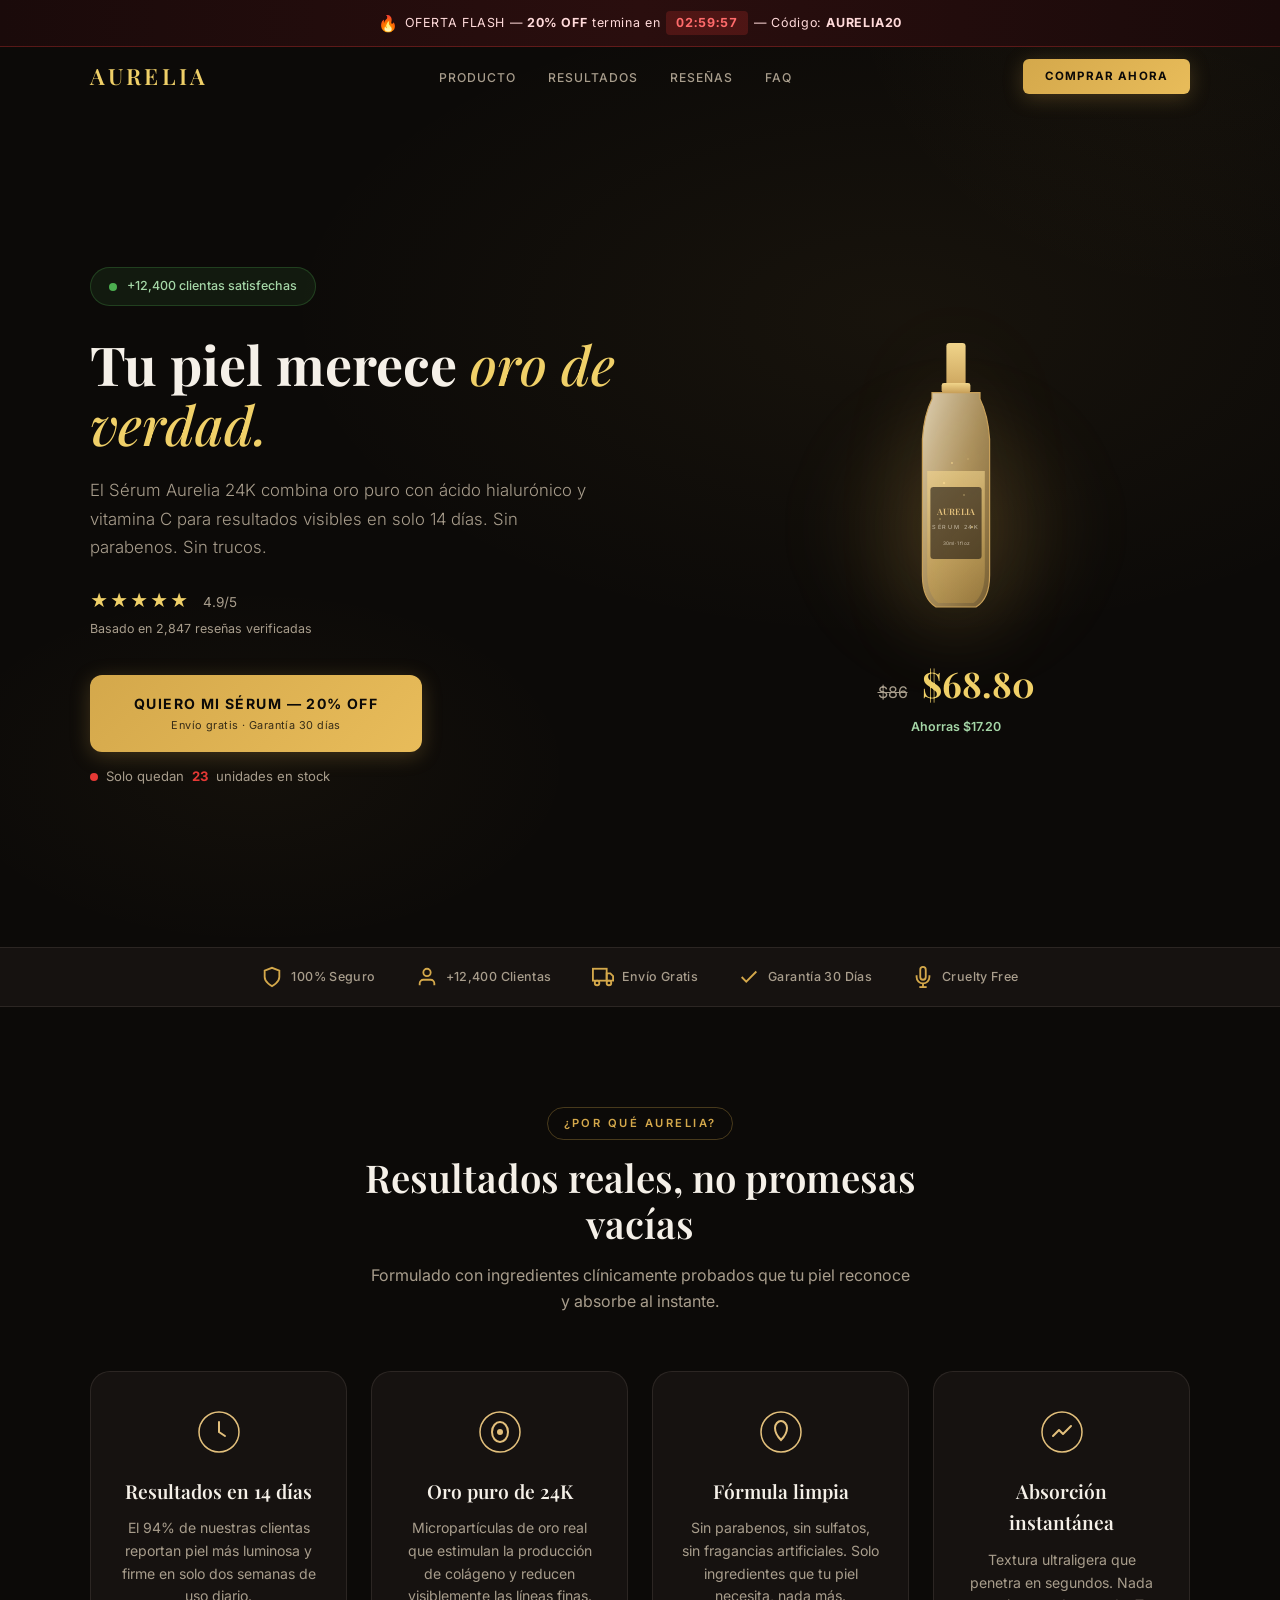
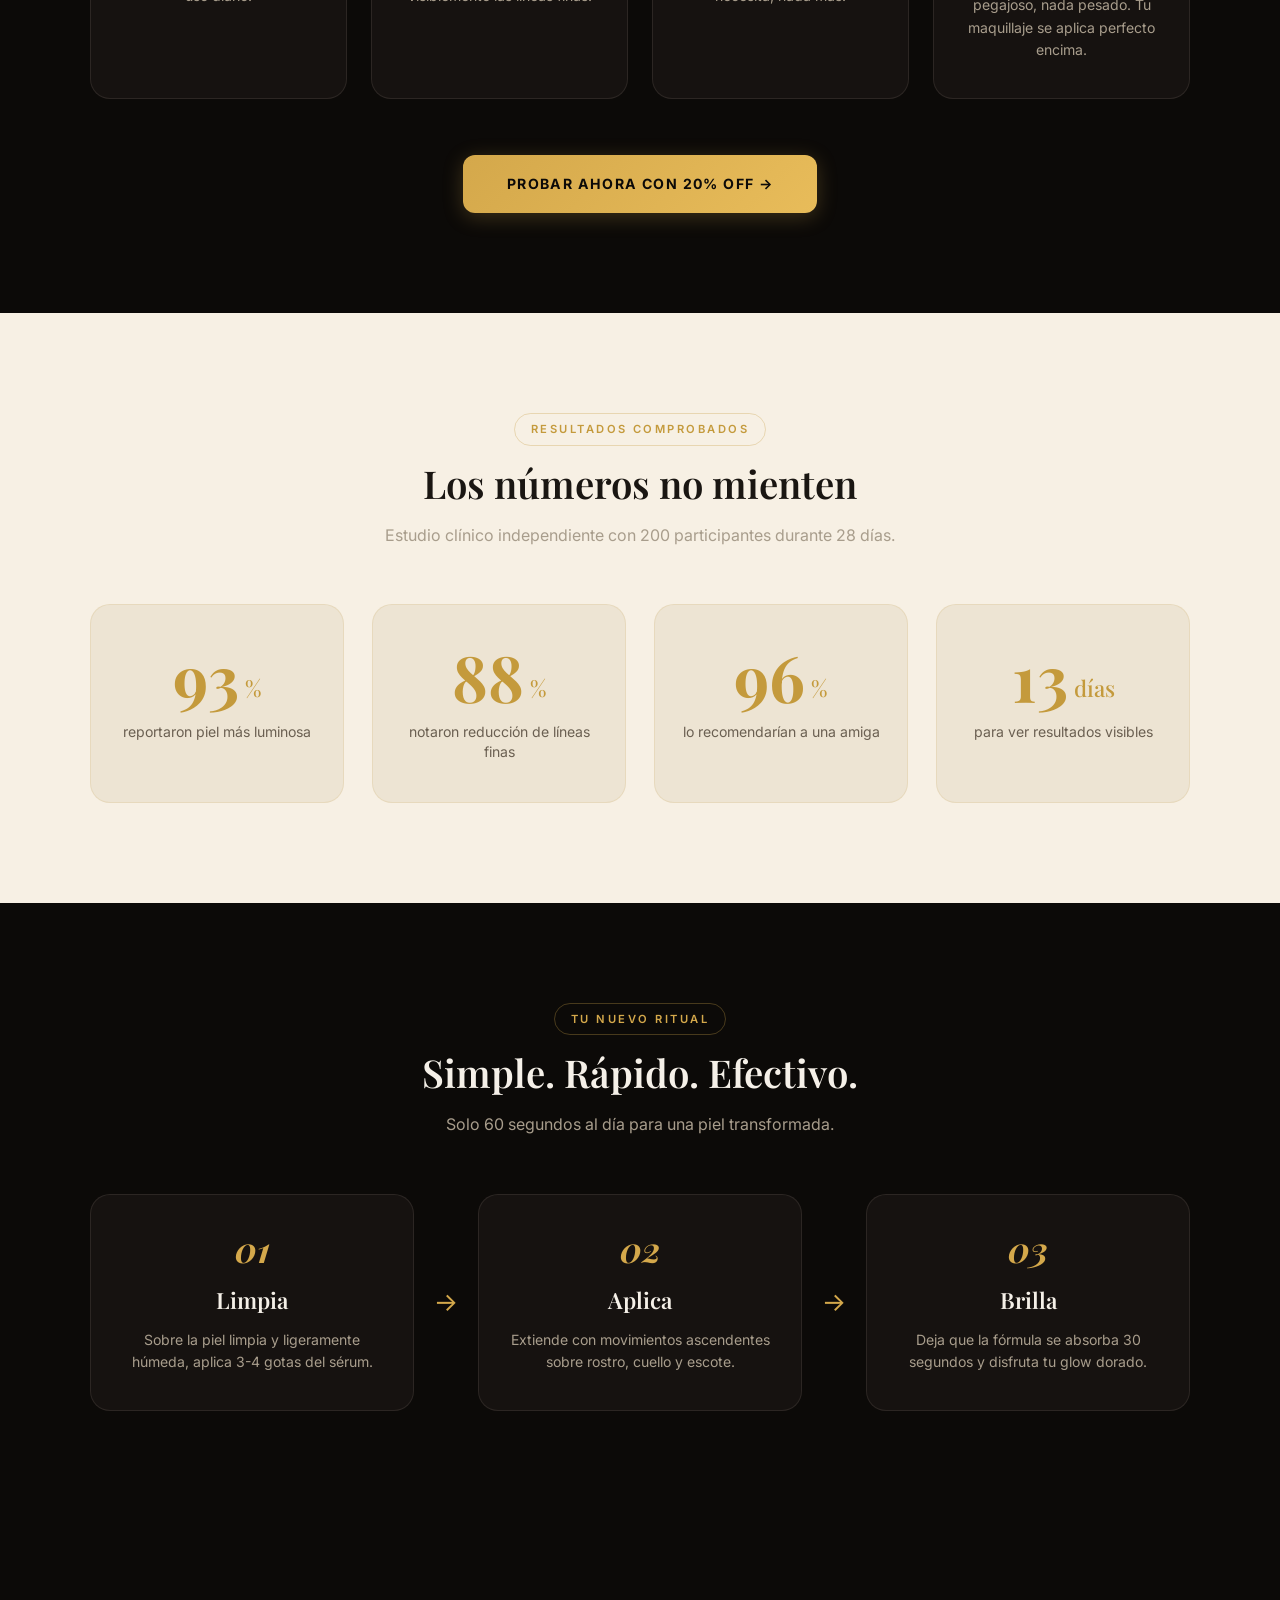
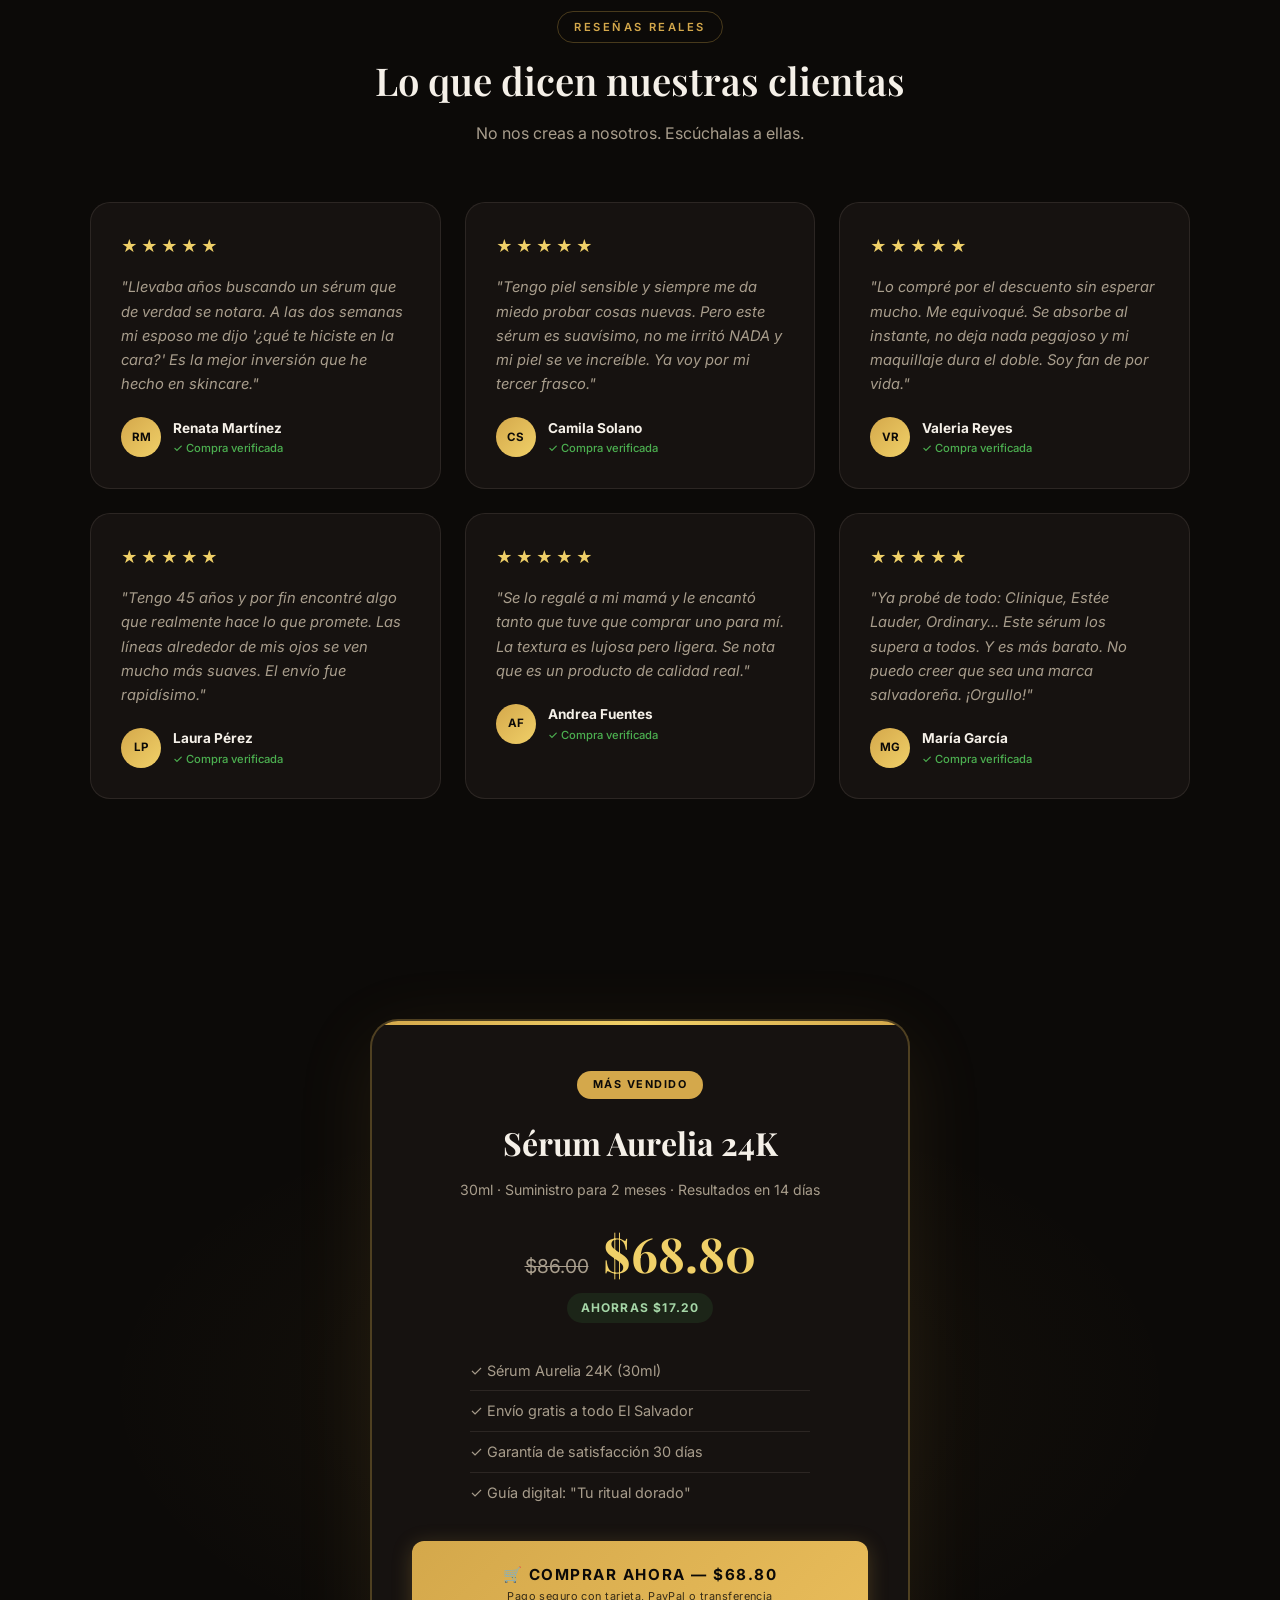
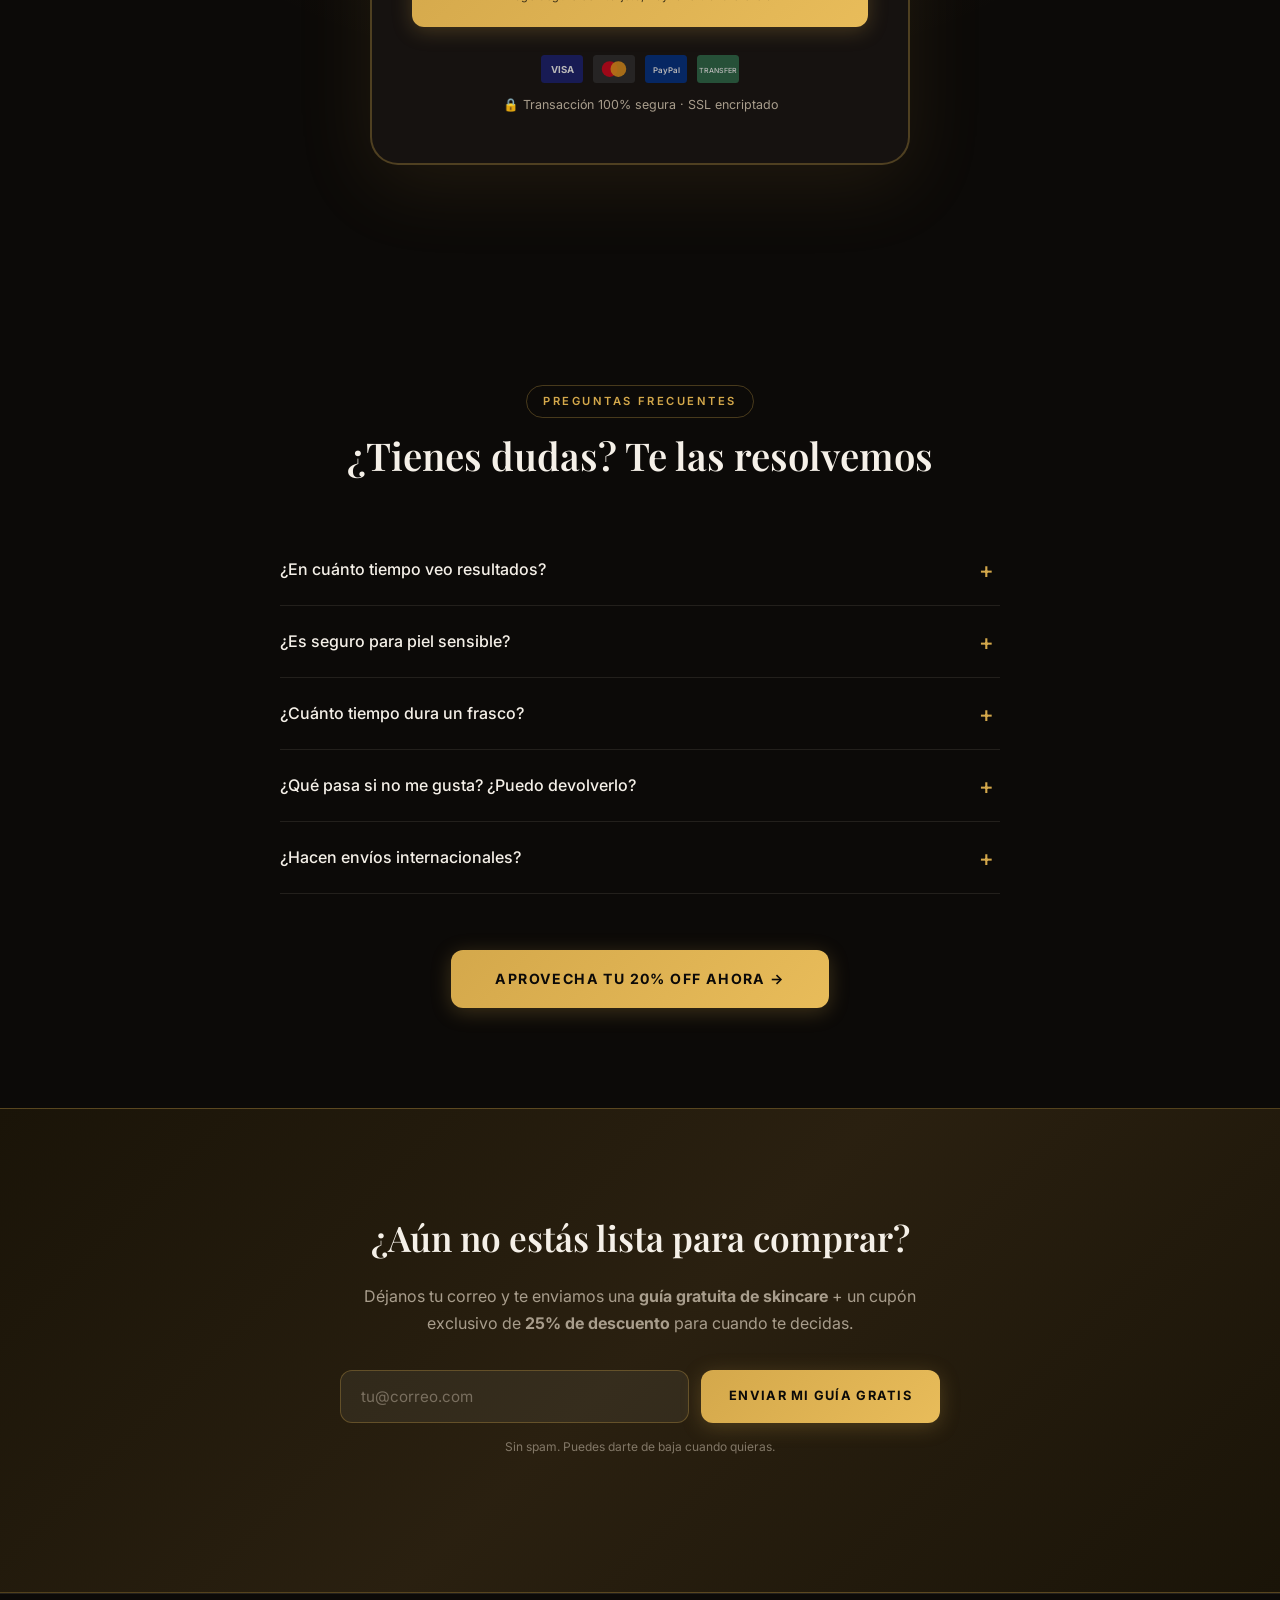
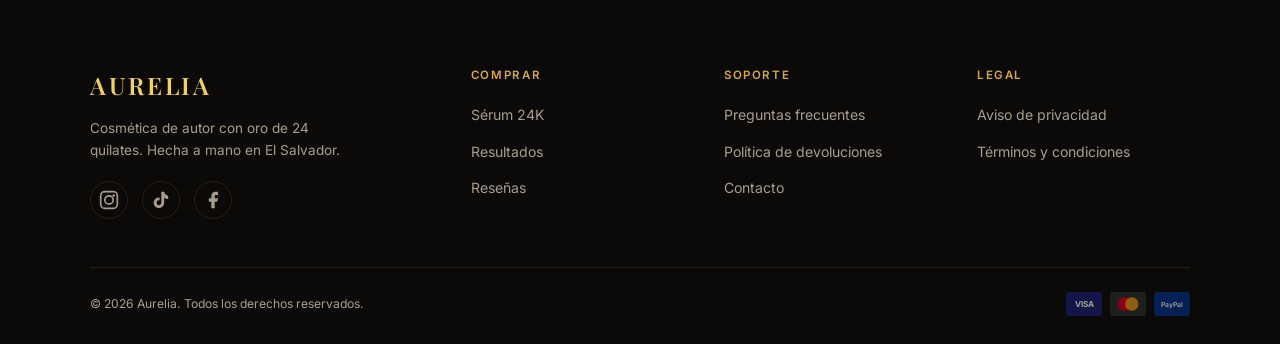
==== index.html @ 3649db62 "fix: renombrar landing page.html a index.html para GitHub Pages" ====
<!DOCTYPE html>
<html lang="es">
<head>
<meta charset="UTF-8">
<meta name="viewport" content="width=device-width, initial-scale=1.0">
<title>AURELIA — Sérum Facial con Oro 24K | Envío Gratis Hoy</title>
<meta name="description" content="Sérum facial premium con oro de 24 quilates. Resultados visibles en 14 días. Envío gratis + 20% de descuento solo hoy. Más de 12,000 clientas satisfechas.">
<link rel="preconnect" href="https://fonts.googleapis.com">
<link rel="preconnect" href="https://fonts.gstatic.com" crossorigin>
<link href="https://fonts.googleapis.com/css2?family=Playfair+Display:ital,wght@0,400;0,500;0,600;0,700;1,400;1,500&family=Inter:wght@300;400;500;600;700&display=swap" rel="stylesheet">
<link rel="stylesheet" href="style.css">
</head>
<body>

<!-- ========== BARRA DE URGENCIA ========== -->
<div class="urgency-bar" id="urgencyBar">
  <div class="urgency-bar__inner">
    <span class="urgency-bar__icon">🔥</span>
    <span>OFERTA FLASH — <strong>20% OFF</strong> termina en </span>
    <span class="countdown" id="countdown">02:59:47</span>
    <span> — Código: <strong>AURELIA20</strong></span>
  </div>
</div>

<!-- ========== NAV ========== -->
<nav class="nav" id="nav">
  <div class="container nav__inner">
    <a href="#" class="nav__logo" aria-label="Aurelia inicio">AURELIA</a>
    <ul class="nav__links" id="navLinks">
      <li><a href="#producto">Producto</a></li>
      <li><a href="#resultados">Resultados</a></li>
      <li><a href="#resenas">Reseñas</a></li>
      <li><a href="#faq">FAQ</a></li>
    </ul>
    <div class="nav__actions">
      <a href="#comprar" class="btn btn--cta btn--sm" id="navBuyBtn">Comprar Ahora</a>
      <button class="nav__burger" id="navBurger" aria-label="Abrir menú">
        <span></span><span></span><span></span>
      </button>
    </div>
  </div>
</nav>

<!-- ========== HERO ========== -->
<header class="hero" id="hero">
  <div class="container hero__grid">
    <div class="hero__content">
      <div class="hero__badge">
        <span class="pulse-dot"></span>
        <span>+12,400 clientas satisfechas</span>
      </div>
      <h1 class="hero__title">Tu piel merece <em>oro de verdad.</em></h1>
      <p class="hero__sub">El Sérum Aurelia 24K combina oro puro con ácido hialurónico y vitamina C para resultados visibles en solo 14 días. Sin parabenos. Sin trucos.</p>
      
      <div class="hero__proof">
        <div class="hero__stars">★★★★★ <span>4.9/5</span></div>
        <span class="hero__reviews-count">Basado en 2,847 reseñas verificadas</span>
      </div>

      <div class="hero__cta-group">
        <a href="#comprar" class="btn btn--cta btn--lg btn--pulse" id="heroBuyBtn">
          <span class="btn__text">QUIERO MI SÉRUM — 20% OFF</span>
          <span class="btn__sub">Envío gratis · Garantía 30 días</span>
        </a>
        <p class="hero__stock"><span class="pulse-dot pulse-dot--red"></span> Solo quedan <strong id="stockCount">23</strong> unidades en stock</p>
      </div>
    </div>

    <div class="hero__visual">
      <div class="hero__product-card">
        <div class="hero__glow"></div>
        <svg class="hero__serum" viewBox="0 0 200 380" aria-hidden="true">
          <defs>
            <linearGradient id="bottleGrad" x1="0%" y1="0%" x2="100%" y2="100%">
              <stop offset="0%" stop-color="#F5E6C8" stop-opacity="0.9"/>
              <stop offset="50%" stop-color="#E3C07C" stop-opacity="0.7"/>
              <stop offset="100%" stop-color="#C9A15A" stop-opacity="0.5"/>
            </linearGradient>
            <linearGradient id="capGrad" x1="0%" y1="0%" x2="0%" y2="100%">
              <stop offset="0%" stop-color="#F0D48A"/>
              <stop offset="100%" stop-color="#C9A15A"/>
            </linearGradient>
            <linearGradient id="liquidGrad" x1="0%" y1="0%" x2="0%" y2="100%">
              <stop offset="0%" stop-color="#F5D78E" stop-opacity="0.6"/>
              <stop offset="100%" stop-color="#D4A84B" stop-opacity="0.3"/>
            </linearGradient>
            <filter id="glow">
              <feGaussianBlur stdDeviation="4" result="coloredBlur"/>
              <feMerge><feMergeNode in="coloredBlur"/><feMergeNode in="SourceGraphic"/></feMerge>
            </filter>
          </defs>
          <!-- Dropper cap -->
          <rect x="88" y="20" width="24" height="60" rx="4" fill="url(#capGrad)"/>
          <rect x="82" y="70" width="36" height="12" rx="3" fill="url(#capGrad)"/>
          <!-- Bottle body -->
          <path d="M70,82 L70,90 Q60,110 58,140 L58,310 Q58,340 75,350 L125,350 Q142,340 142,310 L142,140 Q140,110 130,90 L130,82 Z" fill="url(#bottleGrad)" stroke="#C9A15A" stroke-width="1.5"/>
          <!-- Liquid inside -->
          <path d="M64,180 L64,305 Q64,335 78,345 L122,345 Q136,335 136,305 L136,180 Z" fill="url(#liquidGrad)" class="liquid"/>
          <!-- Label area -->
          <rect x="68" y="200" width="64" height="90" rx="4" fill="rgba(27,20,15,0.6)"/>
          <text x="100" y="235" text-anchor="middle" fill="#E3C07C" font-family="Playfair Display" font-size="11" font-weight="600">AURELIA</text>
          <text x="100" y="252" text-anchor="middle" fill="#C9BCA6" font-family="Inter" font-size="7" letter-spacing="2">SÉRUM 24K</text>
          <text x="100" y="272" text-anchor="middle" fill="#C9BCA6" font-family="Inter" font-size="6">30ml · 1 fl oz</text>
          <!-- Shimmer particles -->
          <circle cx="85" cy="195" r="1.5" fill="#F5D78E" opacity="0.8" class="shimmer s1"/>
          <circle cx="110" cy="210" r="1" fill="#F5D78E" opacity="0.6" class="shimmer s2"/>
          <circle cx="95" cy="170" r="1.2" fill="#F5D78E" opacity="0.7" class="shimmer s3"/>
          <circle cx="115" cy="165" r="0.8" fill="#F5D78E" opacity="0.5" class="shimmer s4"/>
          <circle cx="80" cy="240" r="1" fill="#F5D78E" opacity="0.6" class="shimmer s5"/>
          <circle cx="120" cy="250" r="1.3" fill="#F5D78E" opacity="0.7" class="shimmer s6"/>
        </svg>
        <div class="hero__price-tag">
          <span class="hero__price-old">$86</span>
          <span class="hero__price-new">$68.80</span>
          <span class="hero__price-save">Ahorras $17.20</span>
        </div>
      </div>
    </div>
  </div>
</header>

<!-- ========== BARRA DE LOGOS DE CONFIANZA ========== -->
<section class="trust-bar" aria-label="Certificaciones de confianza">
  <div class="container trust-bar__inner">
    <div class="trust-bar__item">
      <svg viewBox="0 0 24 24" width="22" height="22" fill="none" stroke="currentColor" stroke-width="2"><path d="M12 22s8-4 8-10V5l-8-3-8 3v7c0 6 8 10 8 10z"/></svg>
      <span>100% Seguro</span>
    </div>
    <div class="trust-bar__item">
      <svg viewBox="0 0 24 24" width="22" height="22" fill="none" stroke="currentColor" stroke-width="2"><path d="M20 21v-2a4 4 0 00-4-4H8a4 4 0 00-4 4v2"/><circle cx="12" cy="7" r="4"/></svg>
      <span>+12,400 Clientas</span>
    </div>
    <div class="trust-bar__item">
      <svg viewBox="0 0 24 24" width="22" height="22" fill="none" stroke="currentColor" stroke-width="2"><rect x="1" y="3" width="15" height="13"/><polygon points="16 8 20 8 23 11 23 16 16 16 16 8"/><circle cx="5.5" cy="18.5" r="2.5"/><circle cx="18.5" cy="18.5" r="2.5"/></svg>
      <span>Envío Gratis</span>
    </div>
    <div class="trust-bar__item">
      <svg viewBox="0 0 24 24" width="22" height="22" fill="none" stroke="currentColor" stroke-width="2"><polyline points="20 6 9 17 4 12"/></svg>
      <span>Garantía 30 Días</span>
    </div>
    <div class="trust-bar__item">
      <svg viewBox="0 0 24 24" width="22" height="22" fill="none" stroke="currentColor" stroke-width="2"><path d="M12 1a3 3 0 00-3 3v8a3 3 0 006 0V4a3 3 0 00-3-3z"/><path d="M19 10v2a7 7 0 01-14 0v-2"/><line x1="12" y1="19" x2="12" y2="23"/><line x1="8" y1="23" x2="16" y2="23"/></svg>
      <span>Cruelty Free</span>
    </div>
  </div>
</section>

<!-- ========== BENEFICIOS ========== -->
<section class="section section--dark" id="producto">
  <div class="container">
    <div class="section__header section__header--center reveal">
      <span class="tag">¿Por qué Aurelia?</span>
      <h2>Resultados reales, no promesas vacías</h2>
      <p>Formulado con ingredientes clínicamente probados que tu piel reconoce y absorbe al instante.</p>
    </div>
    <div class="benefits-grid">
      <div class="benefit reveal">
        <div class="benefit__icon">
          <svg viewBox="0 0 48 48" width="48" height="48"><circle cx="24" cy="24" r="20" fill="none" stroke="#E3C07C" stroke-width="1.5"/><path d="M24 14v10l6 4" fill="none" stroke="#E3C07C" stroke-width="2" stroke-linecap="round"/></svg>
        </div>
        <h3 class="benefit__title">Resultados en 14 días</h3>
        <p class="benefit__text">El 94% de nuestras clientas reportan piel más luminosa y firme en solo dos semanas de uso diario.</p>
      </div>
      <div class="benefit reveal">
        <div class="benefit__icon">
          <svg viewBox="0 0 48 48" width="48" height="48"><circle cx="24" cy="24" r="20" fill="none" stroke="#E3C07C" stroke-width="1.5"/><path d="M16 24c0-6 4-10 8-10s8 4 8 10-4 10-8 10-8-4-8-10z" fill="none" stroke="#E3C07C" stroke-width="2"/><circle cx="24" cy="24" r="3" fill="#E3C07C"/></svg>
        </div>
        <h3 class="benefit__title">Oro puro de 24K</h3>
        <p class="benefit__text">Micropartículas de oro real que estimulan la producción de colágeno y reducen visiblemente las líneas finas.</p>
      </div>
      <div class="benefit reveal">
        <div class="benefit__icon">
          <svg viewBox="0 0 48 48" width="48" height="48"><circle cx="24" cy="24" r="20" fill="none" stroke="#E3C07C" stroke-width="1.5"/><path d="M18 20c0-4 3-7 6-7s6 3 6 7c0 6-6 12-6 12s-6-6-6-12z" fill="none" stroke="#E3C07C" stroke-width="2"/></svg>
        </div>
        <h3 class="benefit__title">Fórmula limpia</h3>
        <p class="benefit__text">Sin parabenos, sin sulfatos, sin fragancias artificiales. Solo ingredientes que tu piel necesita, nada más.</p>
      </div>
      <div class="benefit reveal">
        <div class="benefit__icon">
          <svg viewBox="0 0 48 48" width="48" height="48"><circle cx="24" cy="24" r="20" fill="none" stroke="#E3C07C" stroke-width="1.5"/><path d="M15 28l6-6 4 4 8-8" fill="none" stroke="#E3C07C" stroke-width="2" stroke-linecap="round" stroke-linejoin="round"/></svg>
        </div>
        <h3 class="benefit__title">Absorción instantánea</h3>
        <p class="benefit__text">Textura ultraligera que penetra en segundos. Nada pegajoso, nada pesado. Tu maquillaje se aplica perfecto encima.</p>
      </div>
    </div>
    <div class="section__cta reveal">
      <a href="#comprar" class="btn btn--cta btn--lg">PROBAR AHORA CON 20% OFF →</a>
    </div>
  </div>
</section>

<!-- ========== RESULTADOS / ANTES-DESPUÉS ========== -->
<section class="section section--cream" id="resultados">
  <div class="container">
    <div class="section__header section__header--center reveal">
      <span class="tag tag--dark">Resultados comprobados</span>
      <h2 class="text-dark">Los números no mienten</h2>
      <p class="text-muted-dark">Estudio clínico independiente con 200 participantes durante 28 días.</p>
    </div>
    <div class="stats-grid">
      <div class="stat reveal">
        <span class="stat__number" data-target="94">0</span>
        <span class="stat__unit">%</span>
        <p class="stat__label">reportaron piel más luminosa</p>
      </div>
      <div class="stat reveal">
        <span class="stat__number" data-target="89">0</span>
        <span class="stat__unit">%</span>
        <p class="stat__label">notaron reducción de líneas finas</p>
      </div>
      <div class="stat reveal">
        <span class="stat__number" data-target="97">0</span>
        <span class="stat__unit">%</span>
        <p class="stat__label">lo recomendarían a una amiga</p>
      </div>
      <div class="stat reveal">
        <span class="stat__number" data-target="14">0</span>
        <span class="stat__unit">días</span>
        <p class="stat__label">para ver resultados visibles</p>
      </div>
    </div>
  </div>
</section>

<!-- ========== CÓMO FUNCIONA ========== -->
<section class="section section--dark">
  <div class="container">
    <div class="section__header section__header--center reveal">
      <span class="tag">Tu nuevo ritual</span>
      <h2>Simple. Rápido. Efectivo.</h2>
      <p>Solo 60 segundos al día para una piel transformada.</p>
    </div>
    <div class="steps-grid">
      <div class="step reveal">
        <div class="step__num">01</div>
        <h3 class="step__title">Limpia</h3>
        <p class="step__text">Sobre la piel limpia y ligeramente húmeda, aplica 3-4 gotas del sérum.</p>
      </div>
      <div class="step__arrow reveal" aria-hidden="true">→</div>
      <div class="step reveal">
        <div class="step__num">02</div>
        <h3 class="step__title">Aplica</h3>
        <p class="step__text">Extiende con movimientos ascendentes sobre rostro, cuello y escote.</p>
      </div>
      <div class="step__arrow reveal" aria-hidden="true">→</div>
      <div class="step reveal">
        <div class="step__num">03</div>
        <h3 class="step__title">Brilla</h3>
        <p class="step__text">Deja que la fórmula se absorba 30 segundos y disfruta tu glow dorado.</p>
      </div>
    </div>
  </div>
</section>

<!-- ========== RESEÑAS ========== -->
<section class="section section--dark" id="resenas">
  <div class="container">
    <div class="section__header section__header--center reveal">
      <span class="tag">Reseñas reales</span>
      <h2>Lo que dicen nuestras clientas</h2>
      <p>No nos creas a nosotros. Escúchalas a ellas.</p>
    </div>
    <div class="reviews-grid">
      <div class="review reveal">
        <div class="review__stars">★★★★★</div>
        <p class="review__text">"Llevaba años buscando un sérum que de verdad se notara. A las dos semanas mi esposo me dijo '¿qué te hiciste en la cara?' Es la mejor inversión que he hecho en skincare."</p>
        <div class="review__author">
          <div class="review__avatar">RM</div>
          <div>
            <strong class="review__name">Renata Martínez</strong>
            <span class="review__badge">✓ Compra verificada</span>
          </div>
        </div>
      </div>
      <div class="review reveal">
        <div class="review__stars">★★★★★</div>
        <p class="review__text">"Tengo piel sensible y siempre me da miedo probar cosas nuevas. Pero este sérum es suavísimo, no me irritó NADA y mi piel se ve increíble. Ya voy por mi tercer frasco."</p>
        <div class="review__author">
          <div class="review__avatar">CS</div>
          <div>
            <strong class="review__name">Camila Solano</strong>
            <span class="review__badge">✓ Compra verificada</span>
          </div>
        </div>
      </div>
      <div class="review reveal">
        <div class="review__stars">★★★★★</div>
        <p class="review__text">"Lo compré por el descuento sin esperar mucho. Me equivoqué. Se absorbe al instante, no deja nada pegajoso y mi maquillaje dura el doble. Soy fan de por vida."</p>
        <div class="review__author">
          <div class="review__avatar">VR</div>
          <div>
            <strong class="review__name">Valeria Reyes</strong>
            <span class="review__badge">✓ Compra verificada</span>
          </div>
        </div>
      </div>
      <div class="review reveal">
        <div class="review__stars">★★★★★</div>
        <p class="review__text">"Tengo 45 años y por fin encontré algo que realmente hace lo que promete. Las líneas alrededor de mis ojos se ven mucho más suaves. El envío fue rapidísimo."</p>
        <div class="review__author">
          <div class="review__avatar">LP</div>
          <div>
            <strong class="review__name">Laura Pérez</strong>
            <span class="review__badge">✓ Compra verificada</span>
          </div>
        </div>
      </div>
      <div class="review reveal">
        <div class="review__stars">★★★★★</div>
        <p class="review__text">"Se lo regalé a mi mamá y le encantó tanto que tuve que comprar uno para mí. La textura es lujosa pero ligera. Se nota que es un producto de calidad real."</p>
        <div class="review__author">
          <div class="review__avatar">AF</div>
          <div>
            <strong class="review__name">Andrea Fuentes</strong>
            <span class="review__badge">✓ Compra verificada</span>
          </div>
        </div>
      </div>
      <div class="review reveal">
        <div class="review__stars">★★★★★</div>
        <p class="review__text">"Ya probé de todo: Clinique, Estée Lauder, Ordinary... Este sérum los supera a todos. Y es más barato. No puedo creer que sea una marca salvadoreña. ¡Orgullo!"</p>
        <div class="review__author">
          <div class="review__avatar">MG</div>
          <div>
            <strong class="review__name">María García</strong>
            <span class="review__badge">✓ Compra verificada</span>
          </div>
        </div>
      </div>
    </div>
  </div>
</section>

<!-- ========== SECCIÓN DE COMPRA ========== -->
<section class="section section--buy" id="comprar">
  <div class="container">
    <div class="buy-card reveal">
      <div class="buy-card__header">
        <span class="buy-card__badge">MÁS VENDIDO</span>
        <h2 class="buy-card__title">Sérum Aurelia 24K</h2>
        <p class="buy-card__desc">30ml · Suministro para 2 meses · Resultados en 14 días</p>
      </div>
      <div class="buy-card__pricing">
        <div class="buy-card__prices">
          <span class="buy-card__old-price">$86.00</span>
          <span class="buy-card__new-price">$68.80</span>
        </div>
        <span class="buy-card__save-badge">AHORRAS $17.20</span>
      </div>
      <ul class="buy-card__includes">
        <li>✓ Sérum Aurelia 24K (30ml)</li>
        <li>✓ Envío gratis a todo El Salvador</li>
        <li>✓ Garantía de satisfacción 30 días</li>
        <li>✓ Guía digital: "Tu ritual dorado"</li>
      </ul>
      <a href="#" class="btn btn--cta btn--xl btn--pulse" id="mainBuyBtn">
        <span class="btn__text">🛒 COMPRAR AHORA — $68.80</span>
        <span class="btn__sub">Pago seguro con tarjeta, PayPal o transferencia</span>
      </a>
      <div class="buy-card__trust">
        <div class="payment-icons">
          <span class="payment-icon" title="Visa">
            <svg viewBox="0 0 48 32" width="42" height="28"><rect width="48" height="32" rx="4" fill="#1A1F71"/><text x="24" y="20" text-anchor="middle" fill="#fff" font-family="Inter" font-size="11" font-weight="700">VISA</text></svg>
          </span>
          <span class="payment-icon" title="Mastercard">
            <svg viewBox="0 0 48 32" width="42" height="28"><rect width="48" height="32" rx="4" fill="#2D2D2D"/><circle cx="19" cy="16" r="9" fill="#EB001B" opacity="0.9"/><circle cx="29" cy="16" r="9" fill="#F79E1B" opacity="0.9"/></svg>
          </span>
          <span class="payment-icon" title="PayPal">
            <svg viewBox="0 0 48 32" width="42" height="28"><rect width="48" height="32" rx="4" fill="#003087"/><text x="24" y="20" text-anchor="middle" fill="#fff" font-family="Inter" font-size="9" font-weight="600">PayPal</text></svg>
          </span>
          <span class="payment-icon" title="Transferencia">
            <svg viewBox="0 0 48 32" width="42" height="28"><rect width="48" height="32" rx="4" fill="#2D6B4A"/><text x="24" y="20" text-anchor="middle" fill="#fff" font-family="Inter" font-size="8" font-weight="500">TRANSFER</text></svg>
          </span>
        </div>
        <p class="buy-card__guarantee">🔒 Transacción 100% segura · SSL encriptado</p>
      </div>
    </div>
  </div>
</section>

<!-- ========== FAQ ========== -->
<section class="section section--dark" id="faq">
  <div class="container">
    <div class="section__header section__header--center reveal">
      <span class="tag">Preguntas frecuentes</span>
      <h2>¿Tienes dudas? Te las resolvemos</h2>
    </div>
    <div class="faq-list">
      <div class="faq reveal">
        <button class="faq__question" aria-expanded="false">
          <span>¿En cuánto tiempo veo resultados?</span>
          <span class="faq__icon">+</span>
        </button>
        <div class="faq__answer">
          <p>La mayoría de nuestras clientas notan una diferencia visible en la luminosidad de su piel en los primeros 7-14 días de uso diario. Para resultados completos (reducción de líneas finas, firmeza), recomendamos un uso consistente de 4-6 semanas.</p>
        </div>
      </div>
      <div class="faq reveal">
        <button class="faq__question" aria-expanded="false">
          <span>¿Es seguro para piel sensible?</span>
          <span class="faq__icon">+</span>
        </button>
        <div class="faq__answer">
          <p>¡Absolutamente! Nuestra fórmula es hipoalergénica y ha sido dermatológicamente probada. No contiene parabenos, sulfatos, fragancias artificiales ni alcohol. Está diseñada para todo tipo de piel, incluyendo la más sensible.</p>
        </div>
      </div>
      <div class="faq reveal">
        <button class="faq__question" aria-expanded="false">
          <span>¿Cuánto tiempo dura un frasco?</span>
          <span class="faq__icon">+</span>
        </button>
        <div class="faq__answer">
          <p>Cada frasco contiene 30ml, lo que equivale a aproximadamente 2 meses de uso diario (3-4 gotas por aplicación). Es una inversión que rinde mucho más que los sérums convencionales.</p>
        </div>
      </div>
      <div class="faq reveal">
        <button class="faq__question" aria-expanded="false">
          <span>¿Qué pasa si no me gusta? ¿Puedo devolverlo?</span>
          <span class="faq__icon">+</span>
        </button>
        <div class="faq__answer">
          <p>Sí. Ofrecemos una garantía de satisfacción de 30 días. Si por cualquier razón no estás satisfecha con tu compra, te devolvemos el 100% de tu dinero, sin preguntas. El riesgo es nuestro, no tuyo.</p>
        </div>
      </div>
      <div class="faq reveal">
        <button class="faq__question" aria-expanded="false">
          <span>¿Hacen envíos internacionales?</span>
          <span class="faq__icon">+</span>
        </button>
        <div class="faq__answer">
          <p>Actualmente hacemos envíos gratuitos a todo El Salvador (2-3 días hábiles). Para envíos a Guatemala, Honduras, Costa Rica y resto de Centroamérica, el costo es de $5.99 (5-7 días hábiles). Contáctanos para envíos al resto del mundo.</p>
        </div>
      </div>
    </div>
    <div class="section__cta reveal">
      <a href="#comprar" class="btn btn--cta btn--lg">APROVECHA TU 20% OFF AHORA →</a>
    </div>
  </div>
</section>

<!-- ========== NEWSLETTER / EMAIL CAPTURE ========== -->
<section class="section section--gold" id="contacto">
  <div class="container">
    <div class="email-capture reveal">
      <h2 class="email-capture__title">¿Aún no estás lista para comprar?</h2>
      <p class="email-capture__sub">Déjanos tu correo y te enviamos una <strong>guía gratuita de skincare</strong> + un cupón exclusivo de <strong>25% de descuento</strong> para cuando te decidas.</p>
      <form class="email-form" id="emailForm">
        <div class="email-form__row">
          <input type="email" class="email-form__input" id="emailInput" placeholder="tu@correo.com" required aria-label="Tu correo electrónico">
          <button type="submit" class="btn btn--cta btn--form" id="emailSubmitBtn">ENVIAR MI GUÍA GRATIS</button>
        </div>
        <p class="email-form__note">Sin spam. Puedes darte de baja cuando quieras.</p>
        <p class="email-form__msg" id="emailMsg"></p>
      </form>
    </div>
  </div>
</section>

<!-- ========== FOOTER ========== -->
<footer class="footer">
  <div class="container">
    <div class="footer__grid">
      <div class="footer__brand-col">
        <p class="footer__logo">AURELIA</p>
        <p class="footer__tagline">Cosmética de autor con oro de 24 quilates. Hecha a mano en El Salvador.</p>
        <div class="footer__social">
          <a href="#" aria-label="Instagram" class="footer__social-link">
            <svg viewBox="0 0 24 24" width="20" height="20" fill="none" stroke="currentColor" stroke-width="2"><rect x="2" y="2" width="20" height="20" rx="5"/><circle cx="12" cy="12" r="5"/><circle cx="17.5" cy="6.5" r="1.5" fill="currentColor" stroke="none"/></svg>
          </a>
          <a href="#" aria-label="TikTok" class="footer__social-link">
            <svg viewBox="0 0 24 24" width="20" height="20" fill="currentColor"><path d="M19.59 6.69a4.83 4.83 0 01-3.77-4.25V2h-3.45v13.67a2.89 2.89 0 01-2.88 2.5 2.89 2.89 0 01-2.88-2.88 2.89 2.89 0 012.88-2.88c.28 0 .56.04.82.12v-3.5a6.37 6.37 0 00-.82-.05A6.34 6.34 0 003.15 15.3 6.34 6.34 0 009.49 21.65a6.34 6.34 0 006.34-6.34V9.17a8.16 8.16 0 004.76 1.52V7.24a4.85 4.85 0 01-1-.55z"/></svg>
          </a>
          <a href="#" aria-label="Facebook" class="footer__social-link">
            <svg viewBox="0 0 24 24" width="20" height="20" fill="currentColor"><path d="M18 2h-3a5 5 0 00-5 5v3H7v4h3v8h4v-8h3l1-4h-4V7a1 1 0 011-1h3z"/></svg>
          </a>
        </div>
      </div>
      <div class="footer__col">
        <h4>Comprar</h4>
        <ul>
          <li><a href="#comprar">Sérum 24K</a></li>
          <li><a href="#resultados">Resultados</a></li>
          <li><a href="#resenas">Reseñas</a></li>
        </ul>
      </div>
      <div class="footer__col">
        <h4>Soporte</h4>
        <ul>
          <li><a href="#faq">Preguntas frecuentes</a></li>
          <li><a href="#">Política de devoluciones</a></li>
          <li><a href="#">Contacto</a></li>
        </ul>
      </div>
      <div class="footer__col">
        <h4>Legal</h4>
        <ul>
          <li><a href="#">Aviso de privacidad</a></li>
          <li><a href="#">Términos y condiciones</a></li>
        </ul>
      </div>
    </div>
    <div class="footer__bottom">
      <span>© 2026 Aurelia. Todos los derechos reservados.</span>
      <div class="footer__payments">
        <svg viewBox="0 0 48 32" width="36" height="24"><rect width="48" height="32" rx="4" fill="#1A1F71"/><text x="24" y="20" text-anchor="middle" fill="#fff" font-family="Inter" font-size="11" font-weight="700">VISA</text></svg>
        <svg viewBox="0 0 48 32" width="36" height="24"><rect width="48" height="32" rx="4" fill="#2D2D2D"/><circle cx="19" cy="16" r="9" fill="#EB001B" opacity="0.9"/><circle cx="29" cy="16" r="9" fill="#F79E1B" opacity="0.9"/></svg>
        <svg viewBox="0 0 48 32" width="36" height="24"><rect width="48" height="32" rx="4" fill="#003087"/><text x="24" y="20" text-anchor="middle" fill="#fff" font-family="Inter" font-size="9" font-weight="600">PayPal</text></svg>
      </div>
    </div>
  </div>
</footer>

<!-- ========== STICKY CTA MÓVIL ========== -->
<div class="sticky-cta" id="stickyCta">
  <a href="#comprar" class="btn btn--cta btn--sticky" id="stickyBuyBtn">
    <span>🛒 COMPRAR — $68.80</span>
    <span class="btn__sub-sticky">Envío gratis · 20% OFF</span>
  </a>
</div>

<script src="script.js"></script>
</body>
</html>
---- style.css ----
/* ============================================
   AURELIA — Landing Page de Conversión
   Archivo: style.css
   Mobile-First · Performance-Optimized
   ============================================ */

/* ---------- VARIABLES ---------- */
:root {
  --bg-dark: #0C0A08;
  --bg-card: #161210;
  --bg-card-hover: #1E1A16;
  --bg-cream: #F7F0E4;
  --bg-cream-alt: #EDE4D3;
  --gold: #D4A84B;
  --gold-bright: #F0D068;
  --gold-soft: #C49A3C;
  --gold-glow: rgba(212, 168, 75, 0.25);
  --cta-bg: #D4A84B;
  --cta-bg-hover: #E8BC5A;
  --cta-text: #0C0A08;
  --text-white: #F5F0E8;
  --text-muted: #A89D8C;
  --text-dark: #1A1612;
  --text-dark-muted: #6B6052;
  --border-subtle: rgba(168, 157, 140, 0.15);
  --border-gold: rgba(212, 168, 75, 0.3);
  --green-trust: #4CAF50;
  --red-urgency: #E53935;
  --font-display: 'Playfair Display', serif;
  --font-body: 'Inter', sans-serif;
  --max-w: 1140px;
  --radius-sm: 6px;
  --radius-md: 12px;
  --radius-lg: 20px;
  --radius-xl: 28px;
}

/* ---------- RESET ---------- */
*, *::before, *::after { box-sizing: border-box; }
html { scroll-behavior: smooth; -webkit-text-size-adjust: 100%; }
body {
  margin: 0;
  background: var(--bg-dark);
  color: var(--text-white);
  font-family: var(--font-body);
  font-weight: 400;
  line-height: 1.65;
  -webkit-font-smoothing: antialiased;
  -moz-osx-font-smoothing: grayscale;
  overflow-x: hidden;
}
img, svg { display: block; max-width: 100%; }
a { color: inherit; text-decoration: none; }
ul { list-style: none; margin: 0; padding: 0; }
button { font-family: inherit; cursor: pointer; border: none; background: none; }
h1, h2, h3 { font-family: var(--font-display); font-weight: 600; margin: 0; }
p { margin: 0; }
input { font-family: var(--font-body); }

/* ---------- CONTAINER ---------- */
.container { max-width: var(--max-w); margin: 0 auto; padding: 0 20px; }

/* ---------- URGENCY BAR ---------- */
.urgency-bar {
  background: linear-gradient(90deg, #1A0A0A 0%, #2A0E0E 50%, #1A0A0A 100%);
  border-bottom: 1px solid rgba(229, 57, 53, 0.3);
  padding: 10px 0;
  text-align: center;
  font-size: 0.78rem;
  letter-spacing: 0.05em;
  color: #FFDADA;
  position: relative;
  z-index: 200;
}
.urgency-bar__inner {
  display: flex;
  align-items: center;
  justify-content: center;
  gap: 6px;
  flex-wrap: wrap;
}
.urgency-bar__icon { font-size: 1rem; }
.countdown {
  background: rgba(229, 57, 53, 0.2);
  color: #FF6B6B;
  padding: 2px 10px;
  border-radius: 4px;
  font-weight: 700;
  font-variant-numeric: tabular-nums;
  letter-spacing: 0.08em;
}

/* ---------- NAVIGATION ---------- */
.nav {
  position: fixed;
  top: 0; left: 0; right: 0;
  z-index: 150;
  padding: 16px 0;
  transition: background 0.4s ease, padding 0.4s ease, box-shadow 0.4s ease, top 0.3s ease;
  top: 42px;
}
.nav.is-scrolled {
  background: rgba(12, 10, 8, 0.95);
  backdrop-filter: blur(12px);
  -webkit-backdrop-filter: blur(12px);
  padding: 10px 0;
  box-shadow: 0 4px 30px rgba(0, 0, 0, 0.4);
  top: 0;
}
.nav.is-scrolled + .hero { padding-top: 80px; }
.nav__inner { display: flex; align-items: center; justify-content: space-between; }
.nav__logo {
  font-family: var(--font-display);
  font-size: 1.4rem;
  letter-spacing: 0.14em;
  font-weight: 600;
  color: var(--gold-bright);
}
.nav__links { display: flex; align-items: center; gap: 32px; }
.nav__links a {
  font-size: 0.76rem;
  letter-spacing: 0.08em;
  text-transform: uppercase;
  color: var(--text-muted);
  transition: color 0.3s ease;
  font-weight: 500;
}
.nav__links a:hover { color: var(--gold-bright); }
.nav__actions { display: flex; align-items: center; gap: 16px; }
.nav__burger {
  display: none;
  width: 28px;
  height: 20px;
  position: relative;
  padding: 0;
}
.nav__burger span {
  position: absolute;
  left: 0; right: 0;
  height: 2px;
  background: var(--text-white);
  border-radius: 2px;
  transition: all 0.3s ease;
}
.nav__burger span:nth-child(1) { top: 0; }
.nav__burger span:nth-child(2) { top: 9px; }
.nav__burger span:nth-child(3) { top: 18px; }
.nav__burger.is-active span:nth-child(1) { top: 9px; transform: rotate(45deg); }
.nav__burger.is-active span:nth-child(2) { opacity: 0; }
.nav__burger.is-active span:nth-child(3) { top: 9px; transform: rotate(-45deg); }

/* ---------- BUTTONS ---------- */
.btn {
  display: inline-flex;
  flex-direction: column;
  align-items: center;
  justify-content: center;
  padding: 16px 32px;
  font-size: 0.82rem;
  font-weight: 700;
  letter-spacing: 0.1em;
  text-transform: uppercase;
  border-radius: var(--radius-md);
  border: none;
  cursor: pointer;
  transition: all 0.35s cubic-bezier(0.25, 0.46, 0.45, 0.94);
  text-align: center;
  line-height: 1.3;
}
.btn--cta {
  background: linear-gradient(135deg, var(--cta-bg) 0%, var(--cta-bg-hover) 100%);
  color: var(--cta-text);
  box-shadow: 0 4px 20px var(--gold-glow), 0 0 0 0 var(--gold-glow);
}
.btn--cta:hover {
  transform: translateY(-3px);
  box-shadow: 0 8px 40px var(--gold-glow), 0 0 0 4px rgba(212, 168, 75, 0.12);
}
.btn--cta:active { transform: translateY(-1px); }
.btn--sm { padding: 10px 22px; font-size: 0.72rem; border-radius: var(--radius-sm); }
.btn--lg { padding: 20px 44px; font-size: 0.88rem; }
.btn--xl { padding: 24px 52px; font-size: 0.95rem; width: 100%; max-width: 480px; }
.btn--pulse { animation: ctaPulse 2.5s ease-in-out infinite; }
.btn__text { display: block; }
.btn__sub {
  display: block;
  font-size: 0.68rem;
  font-weight: 400;
  letter-spacing: 0.04em;
  text-transform: none;
  opacity: 0.8;
  margin-top: 4px;
}
@keyframes ctaPulse {
  0%, 100% { box-shadow: 0 4px 20px var(--gold-glow), 0 0 0 0 var(--gold-glow); }
  50% { box-shadow: 0 6px 30px var(--gold-glow), 0 0 0 8px rgba(212, 168, 75, 0.08); }
}

/* ---------- TAGS ---------- */
.tag {
  display: inline-block;
  font-size: 0.7rem;
  letter-spacing: 0.22em;
  text-transform: uppercase;
  color: var(--gold);
  font-weight: 600;
  margin-bottom: 14px;
  padding: 6px 16px;
  border: 1px solid var(--border-gold);
  border-radius: 50px;
}
.tag--dark { color: var(--gold-soft); border-color: rgba(196, 154, 60, 0.3); }

/* ---------- PULSE DOT ---------- */
.pulse-dot {
  display: inline-block;
  width: 8px;
  height: 8px;
  background: var(--green-trust);
  border-radius: 50%;
  animation: pulseDot 1.5s ease-in-out infinite;
}
.pulse-dot--red { background: var(--red-urgency); }
@keyframes pulseDot {
  0%, 100% { opacity: 1; transform: scale(1); }
  50% { opacity: 0.5; transform: scale(1.3); }
}

/* ---------- HERO ---------- */
.hero {
  min-height: 100vh;
  display: flex;
  align-items: center;
  padding: 140px 0 80px;
  background:
    radial-gradient(ellipse 80% 60% at 70% 30%, rgba(212, 168, 75, 0.06), transparent 60%),
    radial-gradient(ellipse 50% 40% at 20% 80%, rgba(212, 168, 75, 0.04), transparent 50%),
    var(--bg-dark);
  position: relative;
  overflow: hidden;
}
.hero::before {
  content: "";
  position: absolute;
  top: -50%;
  right: -20%;
  width: 700px;
  height: 700px;
  border-radius: 50%;
  background: radial-gradient(circle, rgba(212, 168, 75, 0.05), transparent 70%);
  pointer-events: none;
}
.hero__grid {
  display: grid;
  grid-template-columns: 1.1fr 0.9fr;
  align-items: center;
  gap: 60px;
  max-width: var(--max-w);
  margin: 0 auto;
  padding: 0 20px;
  width: 100%;
}
.hero__badge {
  display: inline-flex;
  align-items: center;
  gap: 10px;
  background: rgba(76, 175, 80, 0.1);
  border: 1px solid rgba(76, 175, 80, 0.25);
  padding: 8px 18px;
  border-radius: 50px;
  font-size: 0.78rem;
  color: #A5D6A7;
  margin-bottom: 28px;
  font-weight: 500;
}
.hero__title {
  font-size: clamp(2.4rem, 4.2vw, 3.8rem);
  line-height: 1.12;
  font-weight: 700;
  color: var(--text-white);
}
.hero__title em {
  font-style: italic;
  color: var(--gold-bright);
  font-weight: 500;
}
.hero__sub {
  margin-top: 22px;
  max-width: 50ch;
  color: var(--text-muted);
  font-size: 1.05rem;
  line-height: 1.7;
  font-weight: 300;
}
.hero__proof {
  margin-top: 24px;
  display: flex;
  flex-direction: column;
  gap: 4px;
}
.hero__stars {
  color: var(--gold-bright);
  font-size: 1.1rem;
  letter-spacing: 2px;
}
.hero__stars span {
  color: var(--text-muted);
  font-size: 0.85rem;
  margin-left: 6px;
  letter-spacing: 0;
}
.hero__reviews-count {
  font-size: 0.78rem;
  color: var(--text-muted);
}
.hero__cta-group { margin-top: 36px; }
.hero__stock {
  margin-top: 14px;
  font-size: 0.82rem;
  color: var(--text-muted);
  display: flex;
  align-items: center;
  gap: 8px;
}
.hero__stock strong { color: var(--red-urgency); }

/* ---------- HERO VISUAL ---------- */
.hero__visual { display: flex; justify-content: center; }
.hero__product-card {
  position: relative;
  display: flex;
  flex-direction: column;
  align-items: center;
  padding: 40px 30px 30px;
}
.hero__glow {
  position: absolute;
  top: 50%;
  left: 50%;
  transform: translate(-50%, -50%);
  width: 280px;
  height: 280px;
  border-radius: 50%;
  background: radial-gradient(circle, rgba(212, 168, 75, 0.18), transparent 70%);
  filter: blur(30px);
  pointer-events: none;
  animation: glowPulse 4s ease-in-out infinite;
}
@keyframes glowPulse {
  0%, 100% { opacity: 0.6; transform: translate(-50%, -50%) scale(1); }
  50% { opacity: 1; transform: translate(-50%, -50%) scale(1.1); }
}
.hero__serum {
  width: 160px;
  position: relative;
  z-index: 2;
  filter: drop-shadow(0 20px 40px rgba(212, 168, 75, 0.15));
}
.hero__price-tag {
  margin-top: 24px;
  text-align: center;
  position: relative;
  z-index: 2;
}
.hero__price-old {
  font-size: 1rem;
  color: var(--text-muted);
  text-decoration: line-through;
  margin-right: 10px;
}
.hero__price-new {
  font-family: var(--font-display);
  font-size: 2.2rem;
  font-weight: 700;
  color: var(--gold-bright);
}
.hero__price-save {
  display: block;
  margin-top: 4px;
  font-size: 0.78rem;
  color: #A5D6A7;
  font-weight: 600;
}

/* Shimmer animation */
.shimmer { animation: shimmerFloat 3s ease-in-out infinite; }
.shimmer.s1 { animation-delay: 0s; }
.shimmer.s2 { animation-delay: 0.5s; }
.shimmer.s3 { animation-delay: 1s; }
.shimmer.s4 { animation-delay: 1.5s; }
.shimmer.s5 { animation-delay: 2s; }
.shimmer.s6 { animation-delay: 2.5s; }
@keyframes shimmerFloat {
  0%, 100% { opacity: 0.3; transform: translateY(0); }
  50% { opacity: 0.9; transform: translateY(-6px); }
}

/* Liquid wave */
.liquid { animation: liquidWave 4s ease-in-out infinite; transform-origin: bottom; }
@keyframes liquidWave {
  0%, 100% { transform: scaleY(1); }
  50% { transform: scaleY(0.97); }
}

/* ---------- TRUST BAR ---------- */
.trust-bar {
  background: var(--bg-card);
  border-top: 1px solid var(--border-subtle);
  border-bottom: 1px solid var(--border-subtle);
  padding: 18px 0;
}
.trust-bar__inner {
  display: flex;
  justify-content: center;
  align-items: center;
  gap: 40px;
  flex-wrap: wrap;
}
.trust-bar__item {
  display: flex;
  align-items: center;
  gap: 8px;
  color: var(--text-muted);
  font-size: 0.78rem;
  font-weight: 500;
  letter-spacing: 0.03em;
}
.trust-bar__item svg { color: var(--gold); flex-shrink: 0; }

/* ---------- SECTIONS ---------- */
.section { padding: 100px 0; position: relative; }
.section--dark { background: var(--bg-dark); }
.section--cream { background: var(--bg-cream); color: var(--text-dark); }
.section--gold {
  background: linear-gradient(135deg, #1A1408 0%, #2A2010 50%, #1A1408 100%);
  border-top: 1px solid var(--border-gold);
  border-bottom: 1px solid var(--border-gold);
}
.section--buy {
  background:
    radial-gradient(ellipse 70% 50% at 50% 50%, rgba(212, 168, 75, 0.06), transparent 60%),
    var(--bg-dark);
  padding: 120px 0;
}
.section__header { margin-bottom: 56px; }
.section__header--center { text-align: center; max-width: 640px; margin-left: auto; margin-right: auto; }
.section__header h2 {
  font-size: clamp(1.8rem, 3vw, 2.6rem);
  line-height: 1.2;
  font-weight: 600;
}
.section__header p {
  margin-top: 16px;
  color: var(--text-muted);
  font-size: 1rem;
  max-width: 55ch;
  margin-left: auto;
  margin-right: auto;
}
.section__cta { text-align: center; margin-top: 56px; }
.text-dark { color: var(--text-dark); }
.text-muted-dark { color: var(--text-dark-muted); }

/* ---------- BENEFITS ---------- */
.benefits-grid {
  display: grid;
  grid-template-columns: repeat(4, 1fr);
  gap: 24px;
}
.benefit {
  background: var(--bg-card);
  border: 1px solid var(--border-subtle);
  border-radius: var(--radius-lg);
  padding: 36px 28px;
  text-align: center;
  transition: transform 0.4s ease, border-color 0.4s ease, box-shadow 0.4s ease;
}
.benefit:hover {
  transform: translateY(-6px);
  border-color: var(--border-gold);
  box-shadow: 0 12px 40px rgba(212, 168, 75, 0.08);
}
.benefit__icon { margin-bottom: 20px; }
.benefit__icon svg { margin: 0 auto; }
.benefit__title {
  font-family: var(--font-display);
  font-size: 1.2rem;
  font-weight: 600;
  margin-bottom: 10px;
  color: var(--text-white);
}
.benefit__text {
  font-size: 0.88rem;
  color: var(--text-muted);
  line-height: 1.6;
}

/* ---------- STATS ---------- */
.stats-grid {
  display: grid;
  grid-template-columns: repeat(4, 1fr);
  gap: 28px;
}
.stat {
  text-align: center;
  padding: 40px 20px;
  background: var(--bg-cream-alt);
  border-radius: var(--radius-lg);
  border: 1px solid rgba(196, 154, 60, 0.15);
}
.stat__number {
  font-family: var(--font-display);
  font-size: clamp(2.8rem, 5vw, 4rem);
  font-weight: 700;
  color: var(--gold-soft);
  line-height: 1;
}
.stat__unit {
  font-family: var(--font-display);
  font-size: 1.4rem;
  color: var(--gold-soft);
  font-weight: 500;
  vertical-align: super;
  margin-left: 2px;
}
.stat__label {
  margin-top: 12px;
  font-size: 0.88rem;
  color: var(--text-dark-muted);
  line-height: 1.4;
}

/* ---------- STEPS ---------- */
.steps-grid {
  display: grid;
  grid-template-columns: 1fr auto 1fr auto 1fr;
  gap: 20px;
  align-items: start;
}
.step {
  background: var(--bg-card);
  border: 1px solid var(--border-subtle);
  border-radius: var(--radius-lg);
  padding: 36px 28px;
  text-align: center;
  transition: border-color 0.4s ease;
}
.step:hover { border-color: var(--border-gold); }
.step__num {
  font-family: var(--font-display);
  font-size: 2.2rem;
  font-weight: 700;
  color: var(--gold);
  font-style: italic;
  line-height: 1;
  margin-bottom: 16px;
}
.step__title {
  font-family: var(--font-display);
  font-size: 1.4rem;
  font-weight: 600;
  margin-bottom: 10px;
}
.step__text {
  font-size: 0.88rem;
  color: var(--text-muted);
  line-height: 1.6;
}
.step__arrow {
  font-size: 1.6rem;
  color: var(--gold);
  align-self: center;
  opacity: 0.5;
}

/* ---------- REVIEWS ---------- */
.reviews-grid {
  display: grid;
  grid-template-columns: repeat(3, 1fr);
  gap: 24px;
}
.review {
  background: var(--bg-card);
  border: 1px solid var(--border-subtle);
  border-radius: var(--radius-lg);
  padding: 30px;
  transition: transform 0.4s ease, border-color 0.4s ease;
}
.review:hover {
  transform: translateY(-4px);
  border-color: var(--border-gold);
}
.review__stars {
  color: var(--gold-bright);
  font-size: 1rem;
  letter-spacing: 3px;
  margin-bottom: 16px;
}
.review__text {
  font-size: 0.92rem;
  color: var(--text-muted);
  line-height: 1.65;
  font-style: italic;
  margin-bottom: 20px;
}
.review__author {
  display: flex;
  align-items: center;
  gap: 12px;
}
.review__avatar {
  width: 40px;
  height: 40px;
  border-radius: 50%;
  background: linear-gradient(135deg, var(--gold), var(--gold-bright));
  display: flex;
  align-items: center;
  justify-content: center;
  font-size: 0.72rem;
  font-weight: 700;
  color: var(--bg-dark);
  flex-shrink: 0;
}
.review__name {
  display: block;
  font-size: 0.85rem;
  color: var(--text-white);
}
.review__badge {
  display: block;
  font-size: 0.7rem;
  color: var(--green-trust);
  font-weight: 500;
}

/* ---------- BUY CARD ---------- */
.buy-card {
  max-width: 540px;
  margin: 0 auto;
  background: var(--bg-card);
  border: 2px solid var(--border-gold);
  border-radius: var(--radius-xl);
  padding: 48px 40px;
  text-align: center;
  position: relative;
  overflow: hidden;
  box-shadow: 0 20px 80px rgba(212, 168, 75, 0.1);
}
.buy-card::before {
  content: "";
  position: absolute;
  top: 0; left: 0; right: 0;
  height: 4px;
  background: linear-gradient(90deg, var(--gold), var(--gold-bright), var(--gold));
}
.buy-card__badge {
  display: inline-block;
  background: var(--gold);
  color: var(--bg-dark);
  font-size: 0.68rem;
  font-weight: 700;
  letter-spacing: 0.14em;
  padding: 5px 16px;
  border-radius: 50px;
  margin-bottom: 18px;
}
.buy-card__title {
  font-family: var(--font-display);
  font-size: 2rem;
  font-weight: 700;
  color: var(--text-white);
}
.buy-card__desc {
  margin-top: 8px;
  font-size: 0.88rem;
  color: var(--text-muted);
}
.buy-card__pricing { margin: 28px 0; }
.buy-card__prices {
  display: flex;
  align-items: baseline;
  justify-content: center;
  gap: 14px;
}
.buy-card__old-price {
  font-size: 1.2rem;
  color: var(--text-muted);
  text-decoration: line-through;
}
.buy-card__new-price {
  font-family: var(--font-display);
  font-size: 3rem;
  font-weight: 700;
  color: var(--gold-bright);
  line-height: 1;
}
.buy-card__save-badge {
  display: inline-block;
  margin-top: 10px;
  background: rgba(76, 175, 80, 0.12);
  color: #A5D6A7;
  font-size: 0.75rem;
  font-weight: 700;
  letter-spacing: 0.1em;
  padding: 5px 14px;
  border-radius: 50px;
}
.buy-card__includes {
  text-align: left;
  max-width: 340px;
  margin: 28px auto;
  padding: 0;
}
.buy-card__includes li {
  font-size: 0.9rem;
  color: var(--text-muted);
  padding: 8px 0;
  border-bottom: 1px solid var(--border-subtle);
}
.buy-card__includes li:last-child { border-bottom: none; }
.buy-card__trust { margin-top: 28px; }
.payment-icons {
  display: flex;
  justify-content: center;
  gap: 10px;
  margin-bottom: 12px;
}
.payment-icon { opacity: 0.7; transition: opacity 0.3s ease; }
.payment-icon:hover { opacity: 1; }
.buy-card__guarantee {
  font-size: 0.78rem;
  color: var(--text-muted);
}

/* ---------- FAQ ---------- */
.faq-list {
  max-width: 720px;
  margin: 0 auto;
}
.faq {
  border-bottom: 1px solid var(--border-subtle);
}
.faq__question {
  width: 100%;
  display: flex;
  justify-content: space-between;
  align-items: center;
  padding: 22px 0;
  font-size: 1rem;
  font-weight: 500;
  color: var(--text-white);
  text-align: left;
  gap: 16px;
}
.faq__icon {
  font-size: 1.4rem;
  color: var(--gold);
  transition: transform 0.3s ease;
  flex-shrink: 0;
  width: 28px;
  text-align: center;
}
.faq.is-open .faq__icon { transform: rotate(45deg); }
.faq__answer {
  max-height: 0;
  overflow: hidden;
  transition: max-height 0.4s ease, padding 0.4s ease;
}
.faq__answer p {
  padding: 0 0 22px;
  font-size: 0.9rem;
  color: var(--text-muted);
  line-height: 1.7;
}
.faq.is-open .faq__answer { max-height: 300px; }

/* ---------- EMAIL CAPTURE ---------- */
.email-capture {
  text-align: center;
  max-width: 600px;
  margin: 0 auto;
}
.email-capture__title {
  font-size: clamp(1.6rem, 3vw, 2.2rem);
  font-weight: 600;
  color: var(--text-white);
}
.email-capture__sub {
  margin-top: 16px;
  color: var(--text-muted);
  font-size: 1rem;
  line-height: 1.7;
}
.email-form { margin-top: 32px; }
.email-form__row {
  display: flex;
  gap: 12px;
  flex-wrap: wrap;
  justify-content: center;
}
.email-form__input {
  flex: 1 1 260px;
  max-width: 360px;
  padding: 16px 20px;
  background: rgba(245, 240, 232, 0.06);
  border: 1px solid var(--border-gold);
  color: var(--text-white);
  font-size: 0.95rem;
  border-radius: var(--radius-md);
  outline: none;
  transition: border-color 0.3s ease, box-shadow 0.3s ease;
}
.email-form__input:focus {
  border-color: var(--gold);
  box-shadow: 0 0 0 3px rgba(212, 168, 75, 0.15);
}
.email-form__input::placeholder { color: rgba(168, 157, 140, 0.6); }
.btn--form {
  flex-shrink: 0;
  padding: 16px 28px;
  font-size: 0.8rem;
}
.email-form__note {
  margin-top: 14px;
  font-size: 0.75rem;
  color: var(--text-muted);
  opacity: 0.7;
}
.email-form__msg {
  margin-top: 12px;
  font-size: 0.88rem;
  color: var(--gold-bright);
  min-height: 24px;
  font-weight: 500;
}

/* ---------- FOOTER ---------- */
.footer {
  background: var(--bg-dark);
  padding: 72px 0 28px;
  border-top: 1px solid var(--border-subtle);
}
.footer__grid {
  display: grid;
  grid-template-columns: 1.6fr 1fr 1fr 1fr;
  gap: 40px;
  padding-bottom: 48px;
}
.footer__logo {
  font-family: var(--font-display);
  font-size: 1.5rem;
  font-weight: 600;
  color: var(--gold-bright);
  letter-spacing: 0.12em;
  margin: 0;
}
.footer__tagline {
  margin-top: 12px;
  color: var(--text-muted);
  font-size: 0.85rem;
  max-width: 30ch;
  line-height: 1.6;
}
.footer__social {
  display: flex;
  gap: 14px;
  margin-top: 20px;
}
.footer__social-link {
  display: flex;
  align-items: center;
  justify-content: center;
  width: 38px;
  height: 38px;
  border-radius: 50%;
  border: 1px solid var(--border-subtle);
  color: var(--text-muted);
  transition: color 0.3s ease, border-color 0.3s ease, background 0.3s ease;
}
.footer__social-link:hover {
  color: var(--gold-bright);
  border-color: var(--gold);
  background: rgba(212, 168, 75, 0.08);
}
.footer__col h4 {
  font-family: var(--font-body);
  font-size: 0.72rem;
  letter-spacing: 0.14em;
  text-transform: uppercase;
  color: var(--gold);
  font-weight: 600;
  margin: 0 0 16px;
}
.footer__col li { margin-bottom: 10px; }
.footer__col a {
  font-size: 0.88rem;
  color: var(--text-muted);
  transition: color 0.3s ease;
}
.footer__col a:hover { color: var(--gold-bright); }
.footer__bottom {
  display: flex;
  justify-content: space-between;
  align-items: center;
  padding-top: 24px;
  border-top: 1px solid var(--border-subtle);
  font-size: 0.76rem;
  color: var(--text-muted);
  flex-wrap: wrap;
  gap: 14px;
}
.footer__payments {
  display: flex;
  gap: 8px;
  opacity: 0.6;
}

/* ---------- STICKY CTA (MOBILE) ---------- */
.sticky-cta {
  position: fixed;
  bottom: 0;
  left: 0;
  right: 0;
  z-index: 120;
  padding: 12px 16px;
  background: rgba(12, 10, 8, 0.96);
  backdrop-filter: blur(12px);
  -webkit-backdrop-filter: blur(12px);
  border-top: 1px solid var(--border-gold);
  display: none;
  transform: translateY(100%);
  transition: transform 0.4s ease;
}
.sticky-cta.is-visible { transform: translateY(0); }
.btn--sticky {
  width: 100%;
  padding: 14px 20px;
  border-radius: var(--radius-md);
  flex-direction: row;
  gap: 10px;
}
.btn__sub-sticky {
  font-size: 0.68rem;
  font-weight: 400;
  text-transform: none;
  opacity: 0.8;
}

/* ---------- REVEAL ANIMATIONS ---------- */
.reveal {
  opacity: 0;
  transform: translateY(28px);
  transition: opacity 0.7s ease, transform 0.7s ease;
}
.reveal.is-visible {
  opacity: 1;
  transform: translateY(0);
}

/* ============================================
   RESPONSIVE — MOBILE FIRST BREAKPOINTS
   ============================================ */

/* Tablet & below */
@media (max-width: 980px) {
  .nav__links {
    position: fixed;
    top: 0; right: 0;
    height: 100vh;
    width: min(80vw, 320px);
    background: rgba(12, 10, 8, 0.98);
    flex-direction: column;
    align-items: flex-start;
    padding: 100px 32px;
    gap: 24px;
    transform: translateX(100%);
    transition: transform 0.4s cubic-bezier(0.25, 0.46, 0.45, 0.94);
    border-left: 1px solid var(--border-subtle);
    z-index: 200;
  }
  .nav__links.is-open { transform: translateX(0); }
  .nav__burger { display: block; }
  .btn--sm.btn--cta { display: none; }

  .hero__grid { grid-template-columns: 1fr; gap: 40px; text-align: center; }
  .hero__sub { max-width: 100%; margin-left: auto; margin-right: auto; }
  .hero__badge { justify-content: center; }
  .hero__proof { align-items: center; }
  .hero__cta-group { display: flex; flex-direction: column; align-items: center; }
  .hero__stock { justify-content: center; }
  .hero__visual { order: -1; }
  .hero__serum { width: 120px; }

  .benefits-grid { grid-template-columns: repeat(2, 1fr); }
  .stats-grid { grid-template-columns: repeat(2, 1fr); }
  .steps-grid { grid-template-columns: 1fr; }
  .step__arrow { display: none; }
  .reviews-grid { grid-template-columns: 1fr; }
  .footer__grid { grid-template-columns: 1fr 1fr; }

  .sticky-cta { display: block; }
}

/* Mobile */
@media (max-width: 560px) {
  .container { padding: 0 16px; }
  .section { padding: 72px 0; }
  .urgency-bar { font-size: 0.7rem; padding: 8px 10px; }
  .urgency-bar__inner { gap: 4px; }

  .hero { padding: 120px 0 60px; min-height: auto; }
  .hero__title { font-size: clamp(1.9rem, 7vw, 2.6rem); }
  .hero__grid { gap: 30px; }
  .hero__serum { width: 100px; }

  .benefits-grid { grid-template-columns: 1fr; }
  .benefit { padding: 28px 22px; }
  .stats-grid { grid-template-columns: 1fr 1fr; gap: 16px; }
  .stat { padding: 28px 14px; }

  .buy-card { padding: 32px 24px; }
  .buy-card__new-price { font-size: 2.4rem; }
  .btn--xl { padding: 20px 24px; font-size: 0.85rem; }

  .footer__grid { grid-template-columns: 1fr; gap: 30px; }
  .footer__bottom { flex-direction: column; align-items: flex-start; }

  .trust-bar__inner { gap: 20px; }
  .trust-bar__item span { font-size: 0.7rem; }

  body { padding-bottom: 76px; }
}

/* Extra small */
@media (max-width: 380px) {
  .hero__title { font-size: 1.7rem; }
  .btn--lg { padding: 16px 24px; font-size: 0.78rem; }
  .hero__badge { font-size: 0.7rem; padding: 6px 12px; }
}

/* ---------- REDUCED MOTION ---------- */
@media (prefers-reduced-motion: reduce) {
  .shimmer, .liquid { animation: none !important; }
  .reveal { opacity: 1; transform: none; transition: none; }
  .btn--pulse { animation: none; }
  .pulse-dot { animation: none; }
  .hero__glow { animation: none; }
  html { scroll-behavior: auto; }
}
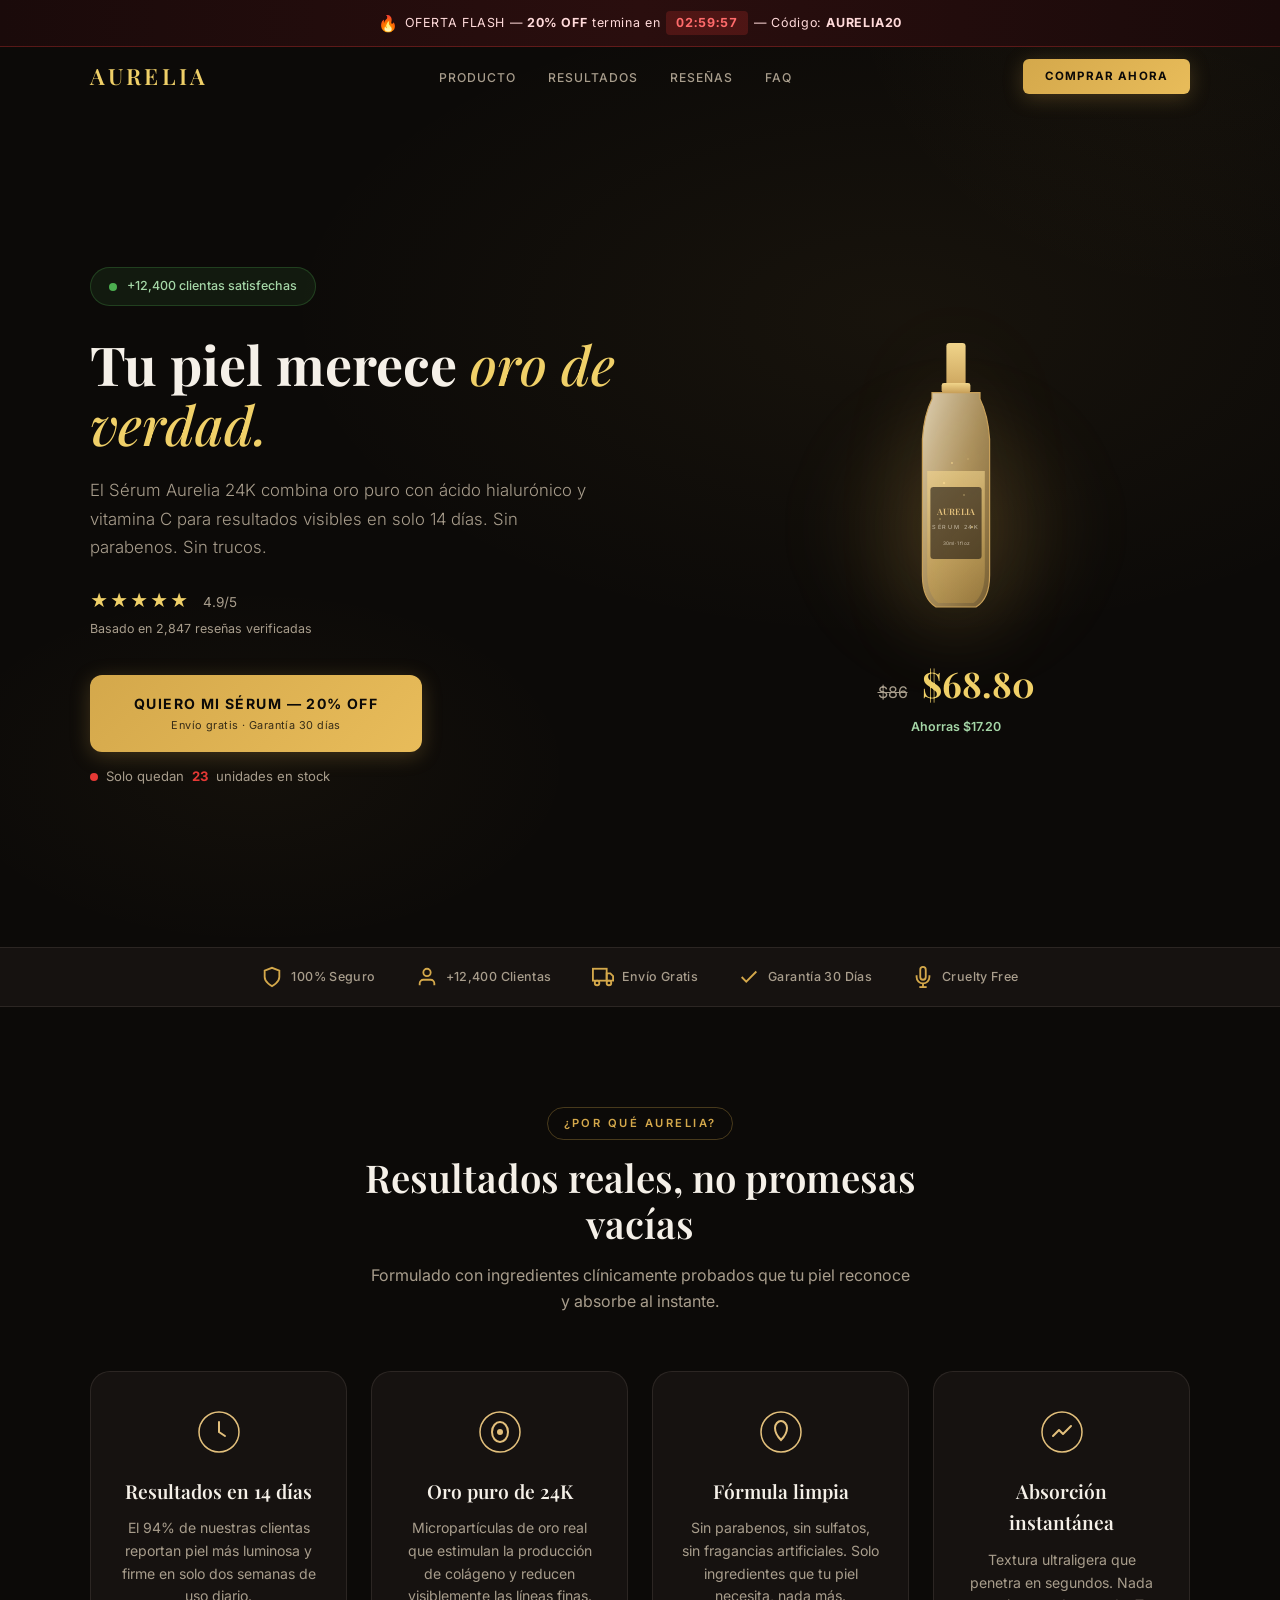
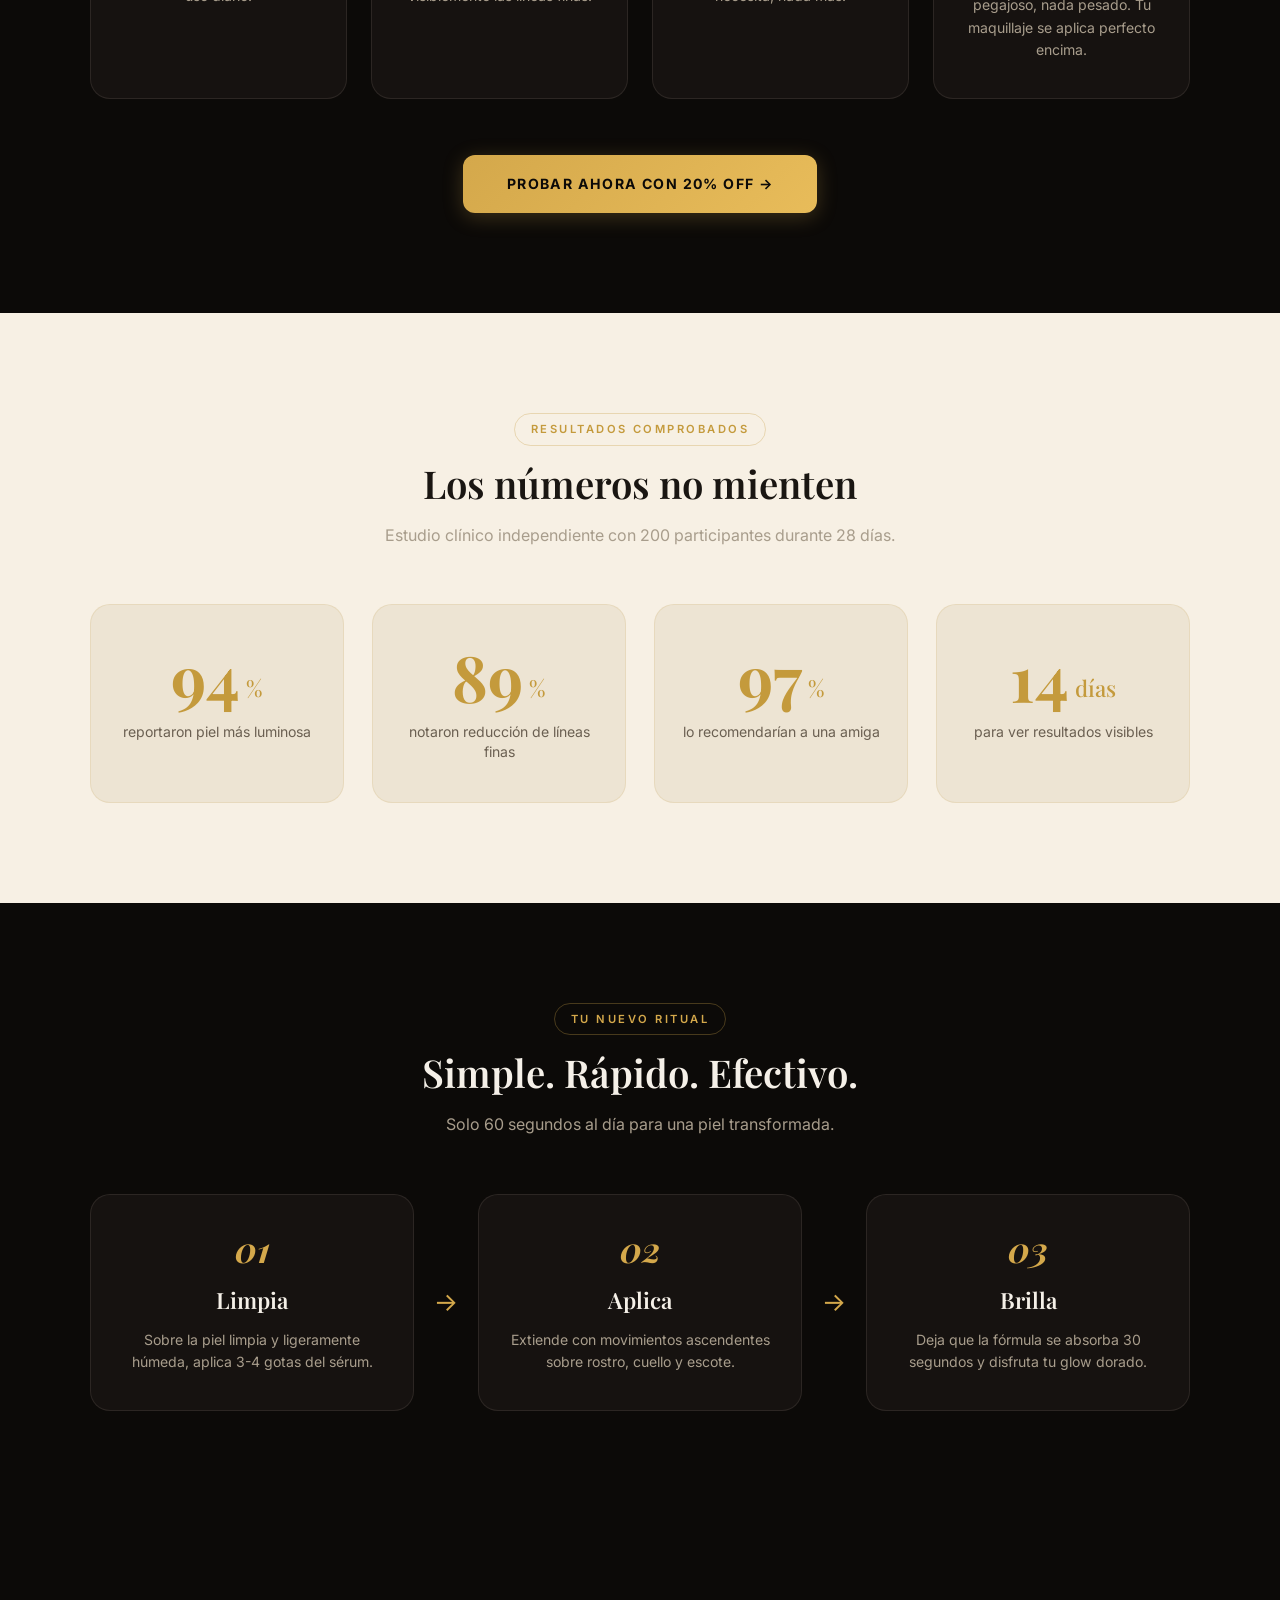
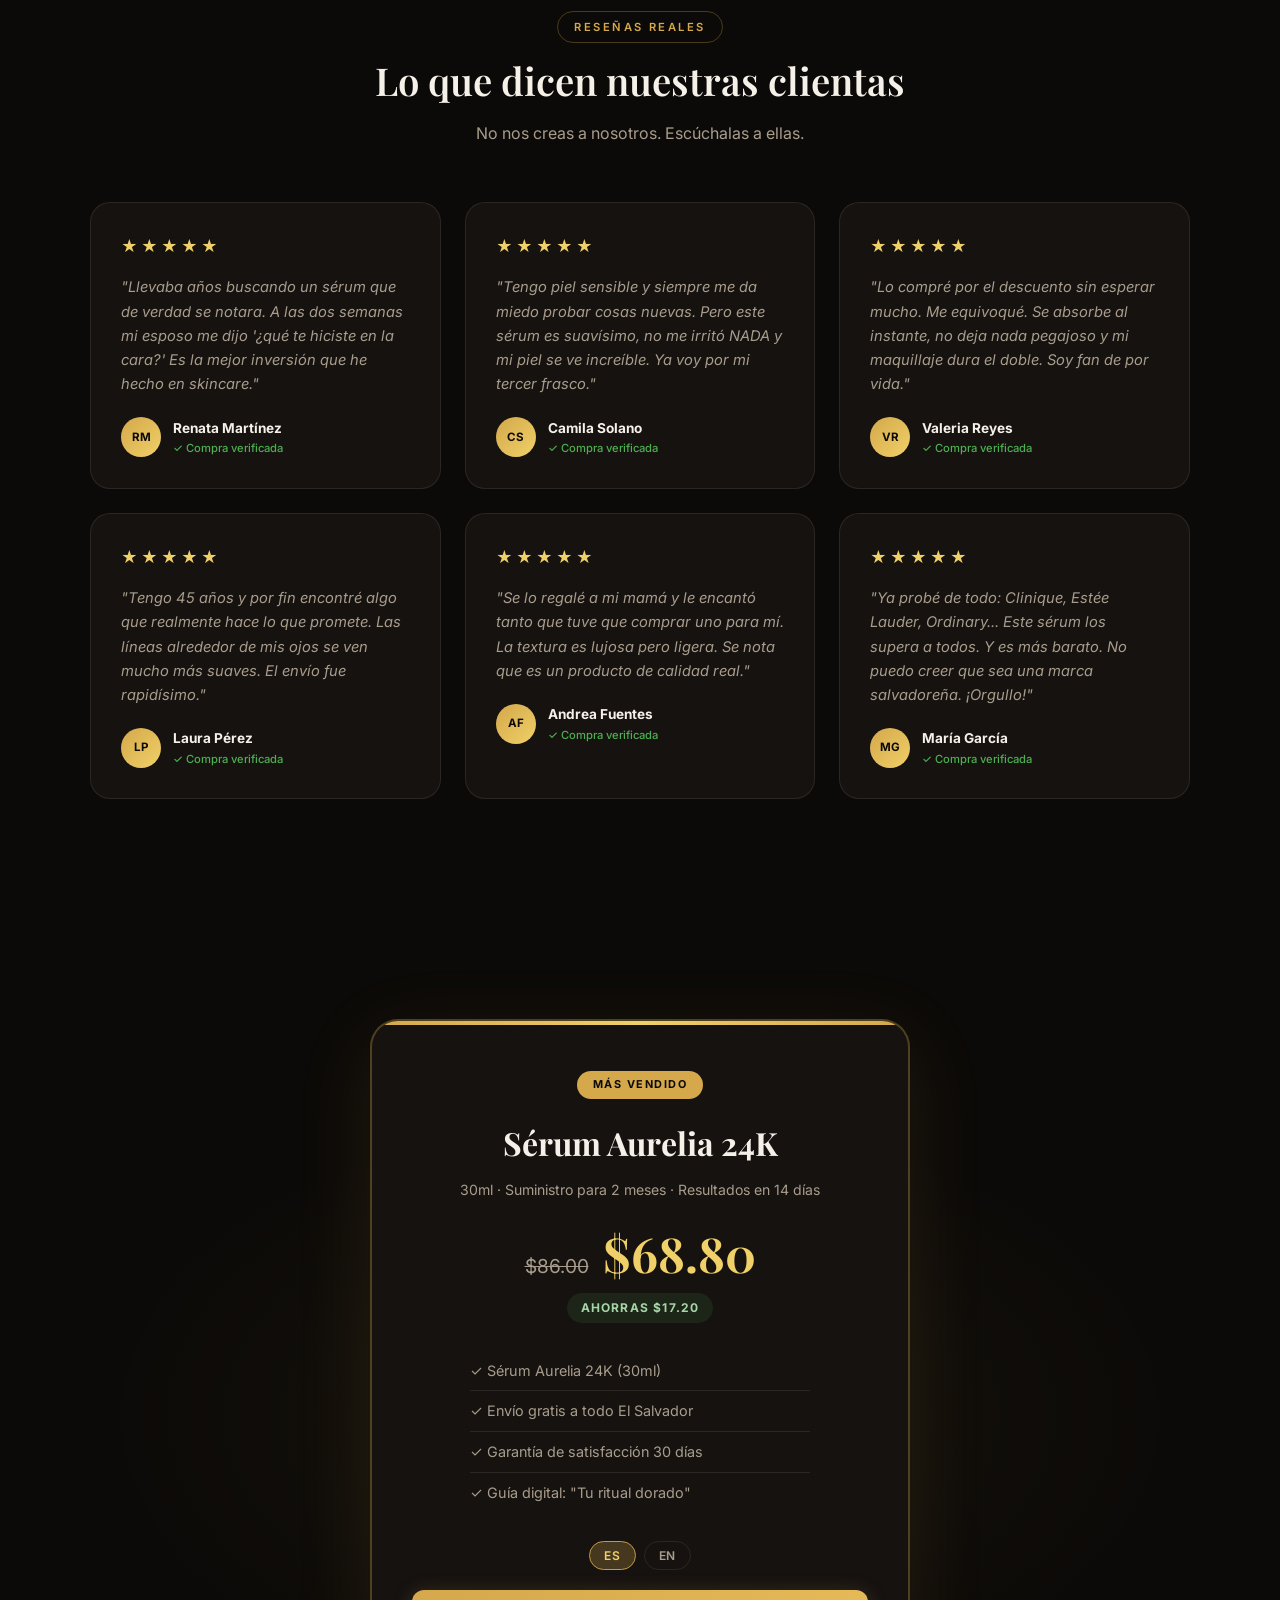
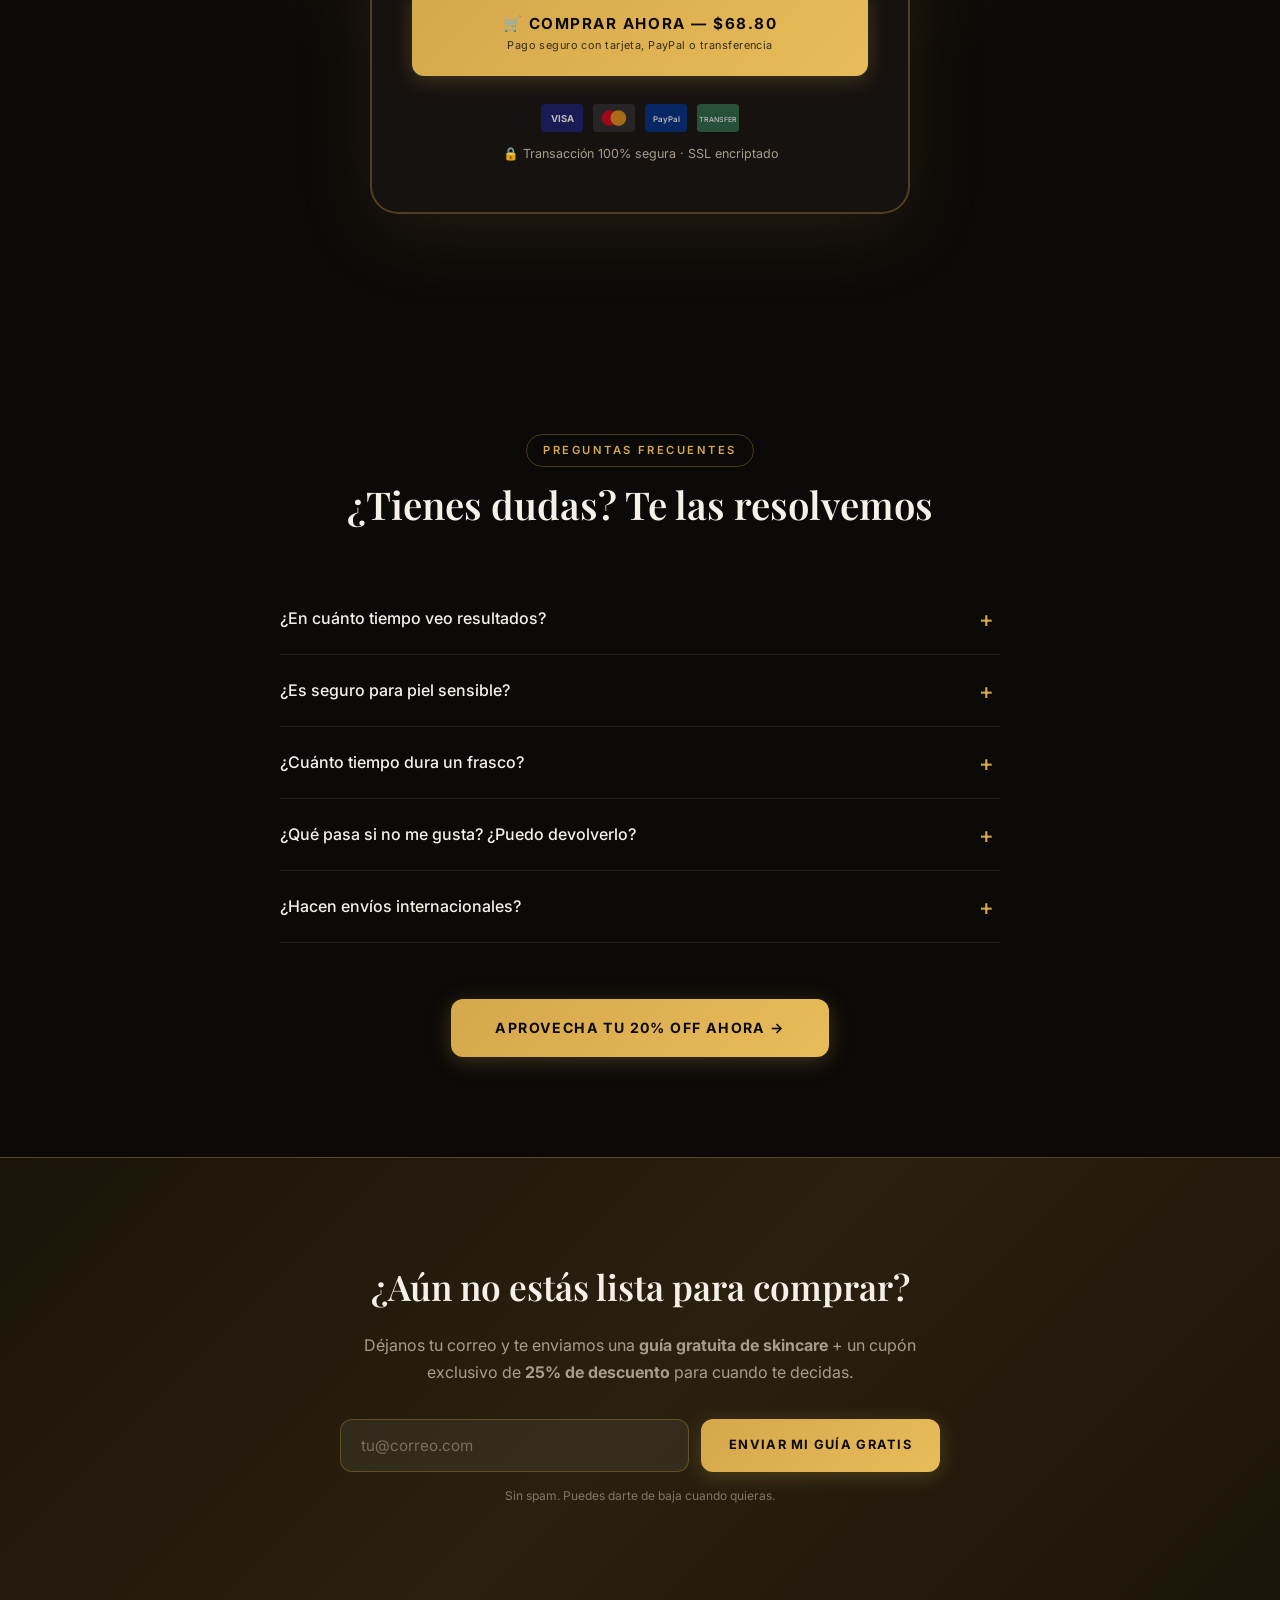
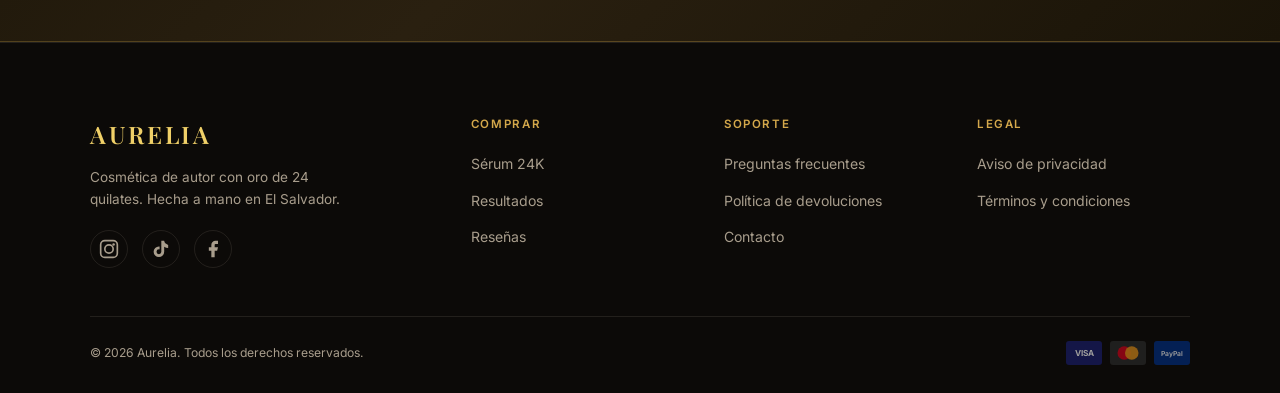
==== commit dd0b269a: "feat: añadir botón selector de idiomas (ES/EN) sobre botón de comprar" ====
--- a/index.html
+++ b/index.html
@@ -353,6 +353,10 @@
         <li>✓ Garantía de satisfacción 30 días</li>
         <li>✓ Guía digital: "Tu ritual dorado"</li>
       </ul>
+      <div class="lang-toggle" aria-label="Cambiar idioma">
+        <button class="lang-toggle__btn is-active" data-lang="es">ES</button>
+        <button class="lang-toggle__btn" data-lang="en">EN</button>
+      </div>
       <a href="#" class="btn btn--cta btn--xl btn--pulse" id="mainBuyBtn">
         <span class="btn__text">🛒 COMPRAR AHORA — $68.80</span>
         <span class="btn__sub">Pago seguro con tarjeta, PayPal o transferencia</span>
--- a/style.css
+++ b/style.css
@@ -1047,3 +1047,33 @@
   .hero__glow { animation: none; }
   html { scroll-behavior: auto; }
 }
+
+/* ---------- LANGUAGE TOGGLE ---------- */
+.lang-toggle {
+  display: flex;
+  justify-content: center;
+  align-items: center;
+  gap: 8px;
+  margin-bottom: 20px;
+}
+.lang-toggle__btn {
+  padding: 6px 14px;
+  border-radius: var(--radius-xl);
+  font-size: 0.75rem;
+  font-weight: 600;
+  color: var(--text-muted);
+  border: 1px solid var(--border-subtle);
+  background: transparent;
+  transition: all 0.3s ease;
+  cursor: pointer;
+  letter-spacing: 0.05em;
+}
+.lang-toggle__btn:hover {
+  color: var(--gold-bright);
+  border-color: var(--border-gold);
+}
+.lang-toggle__btn.is-active {
+  background: var(--gold-glow);
+  color: var(--gold-bright);
+  border-color: var(--gold-soft);
+}
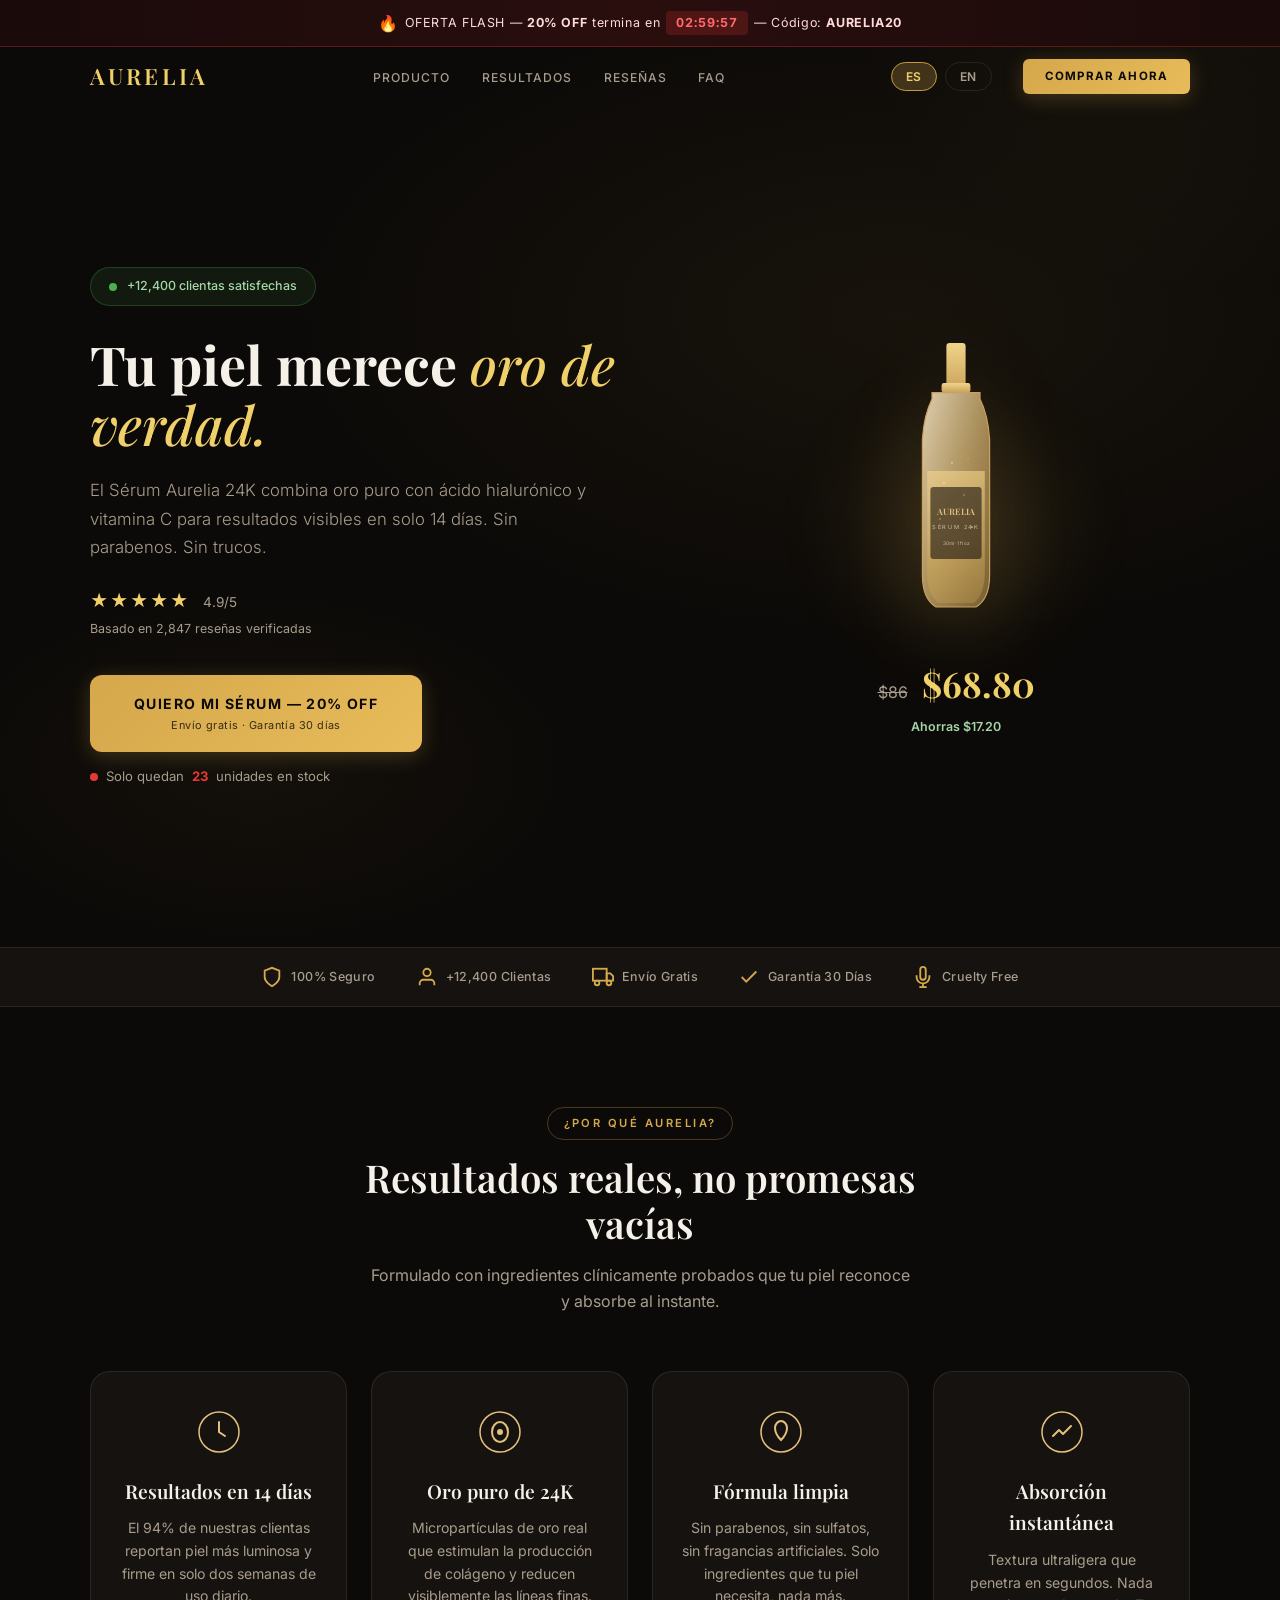
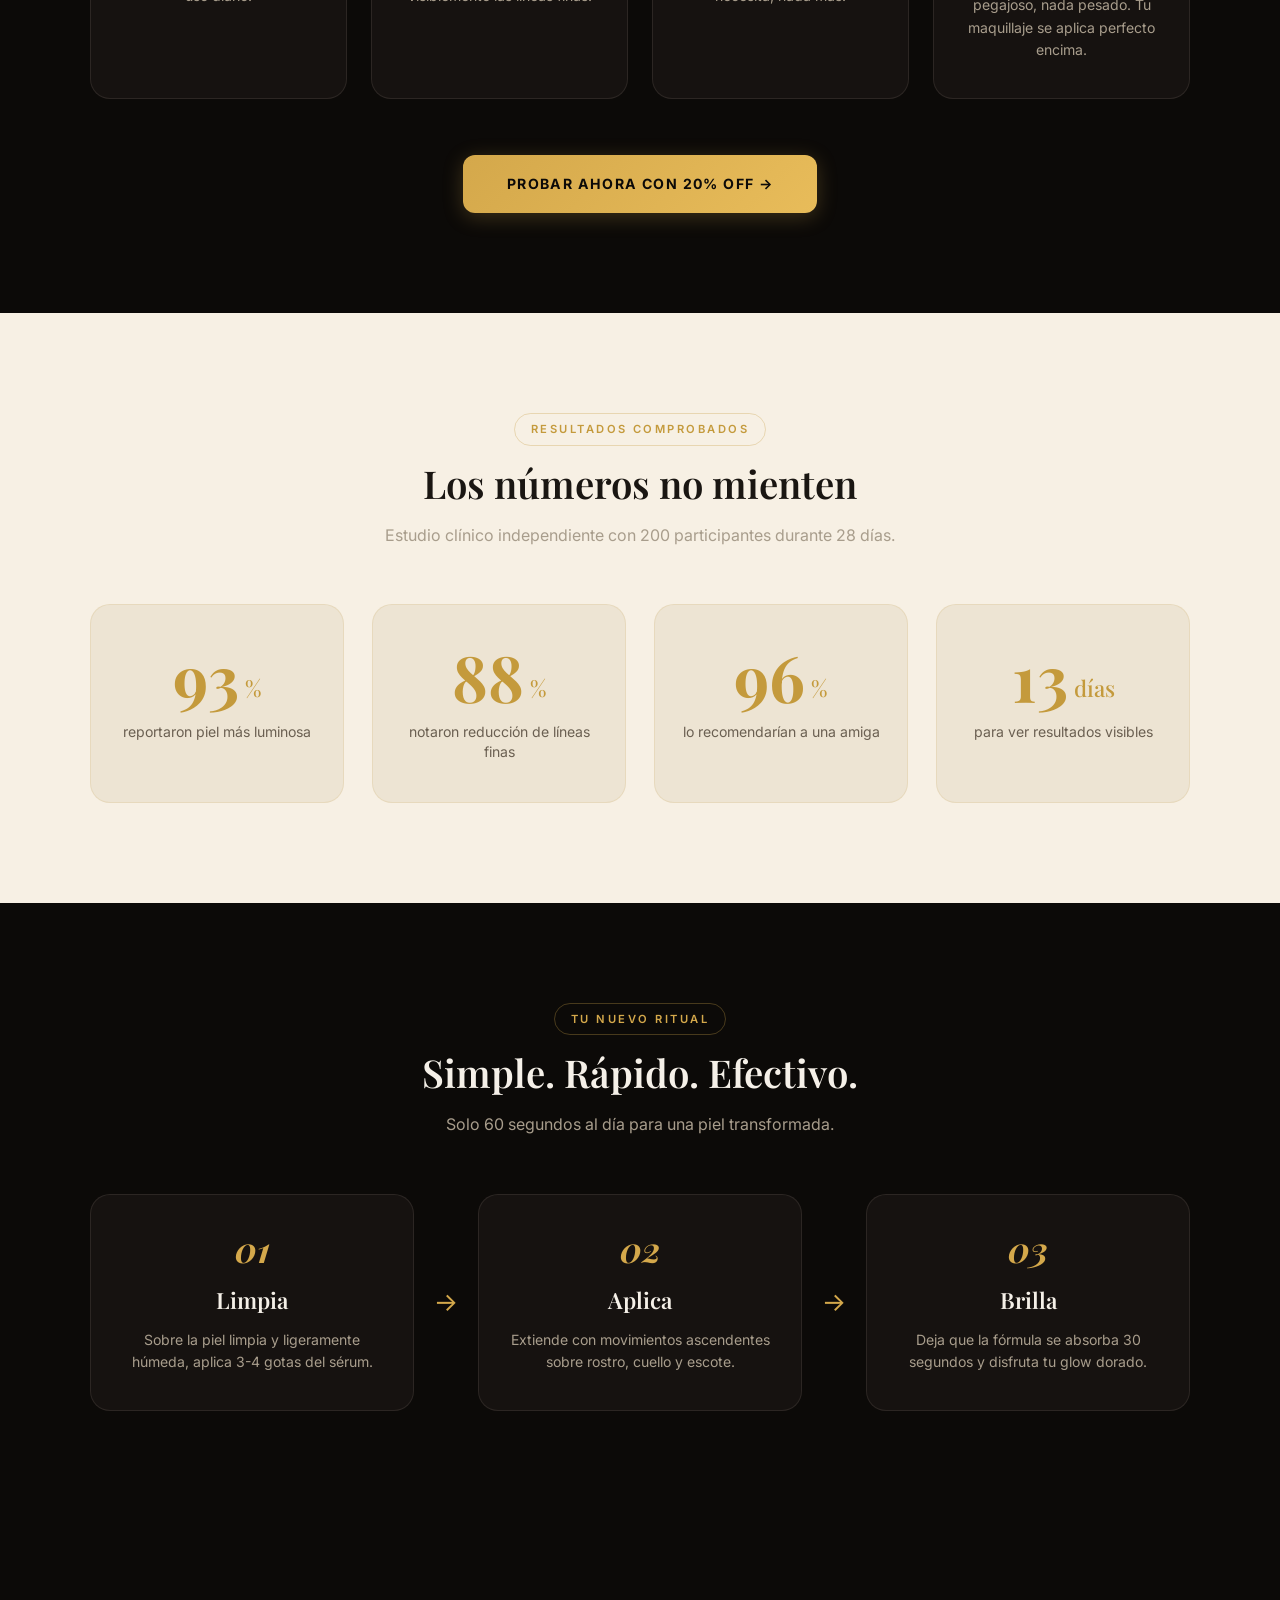
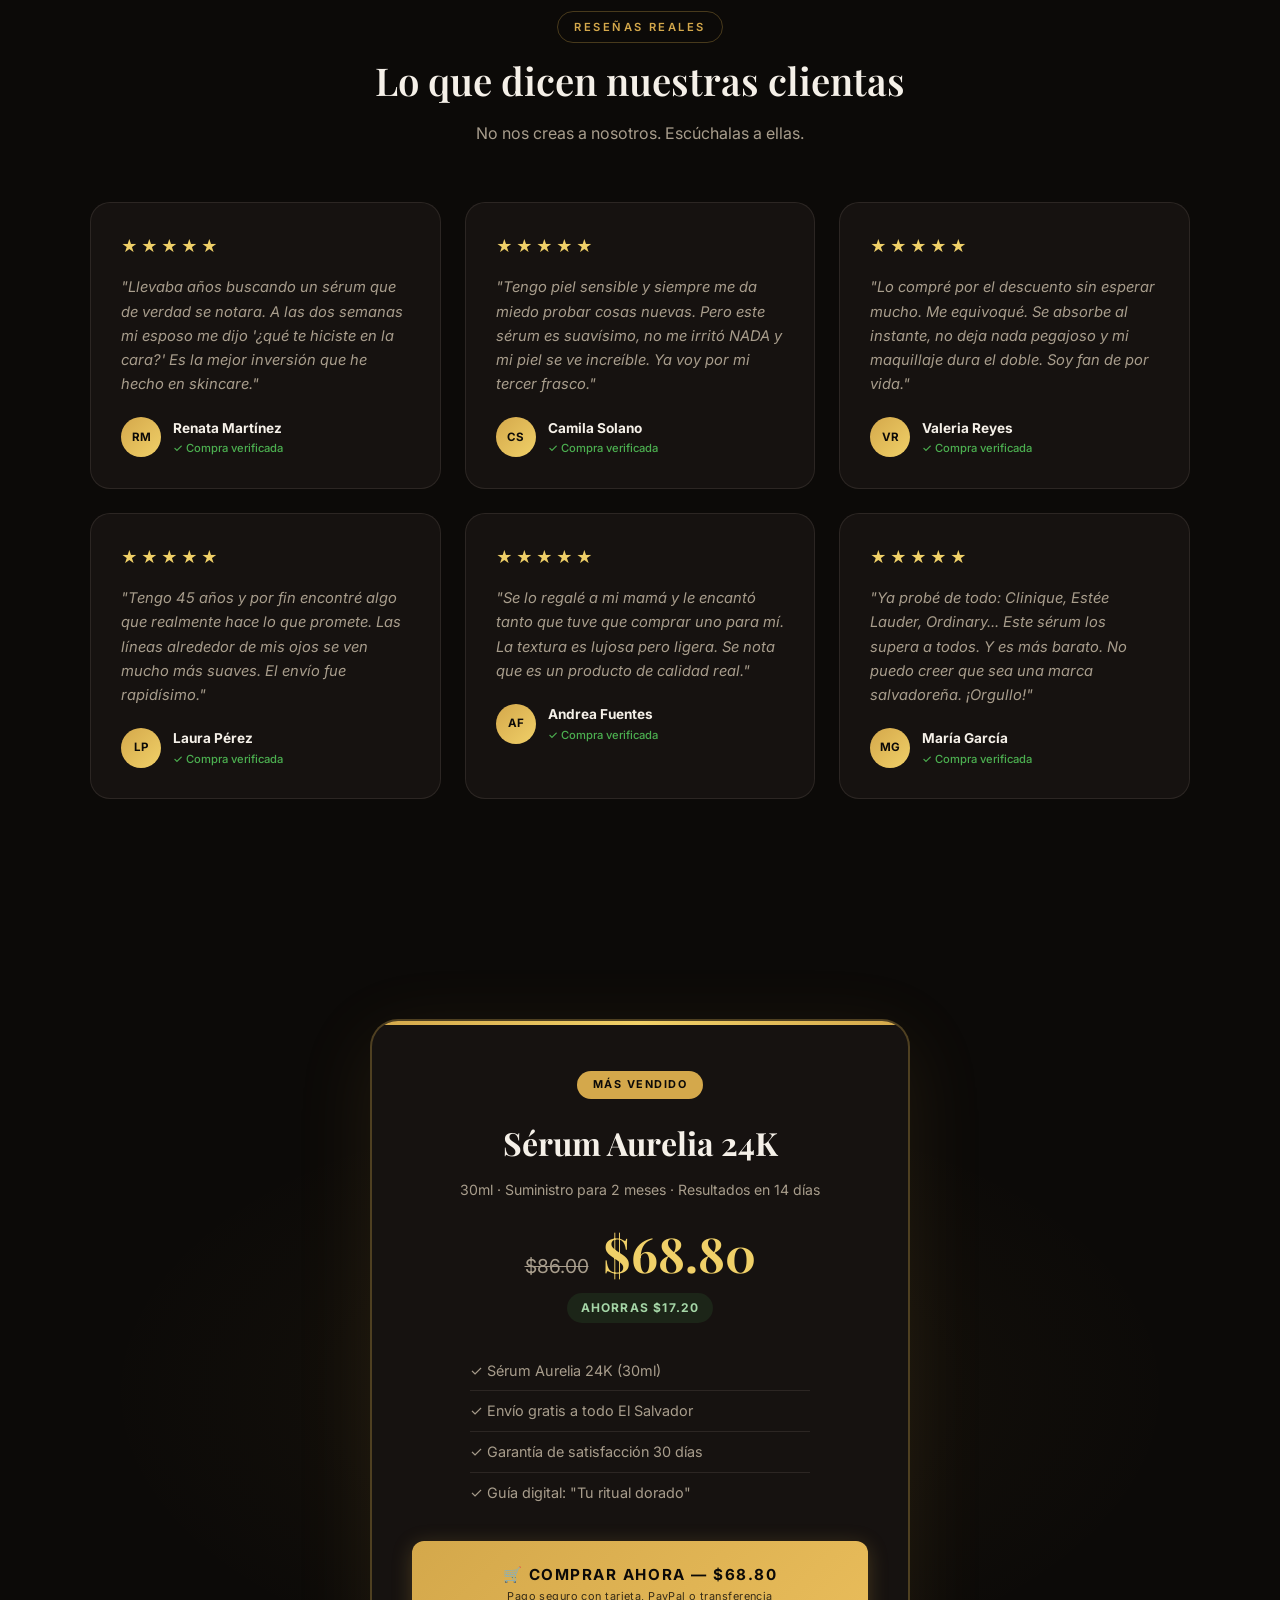
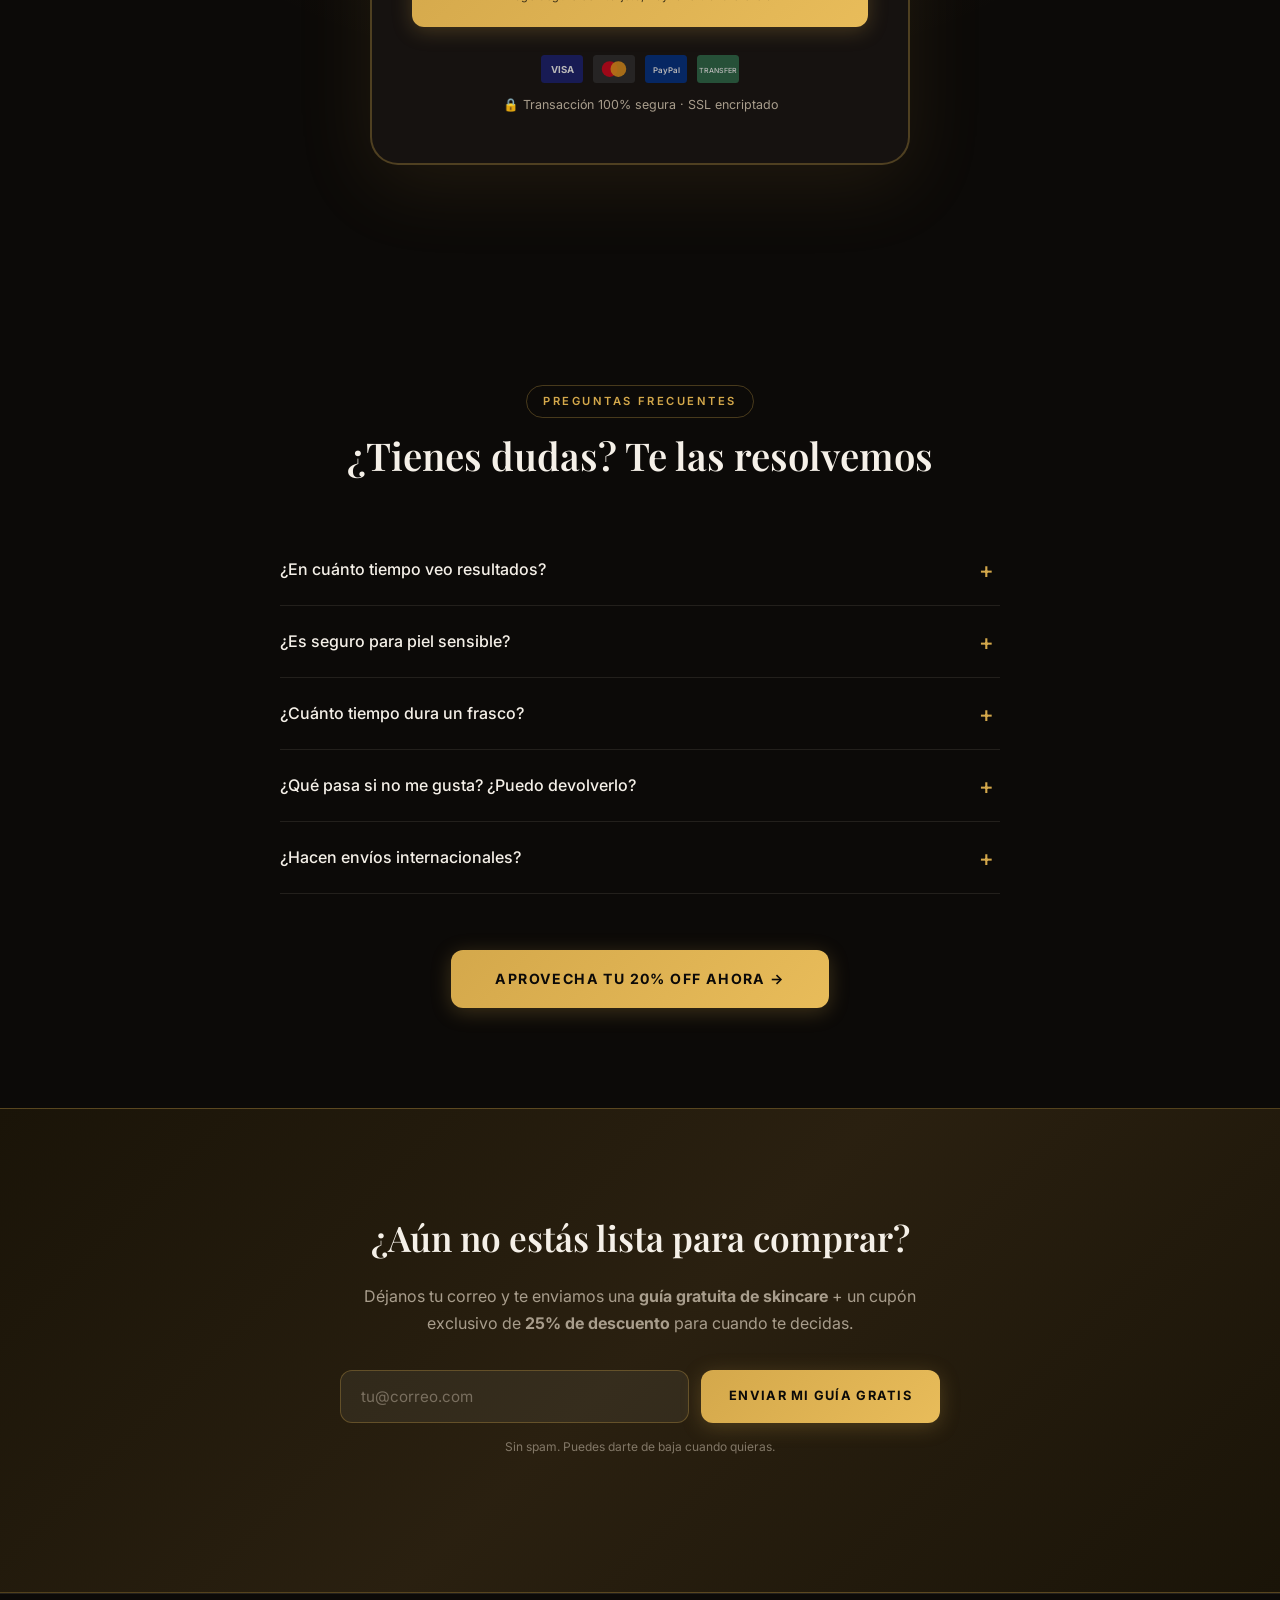
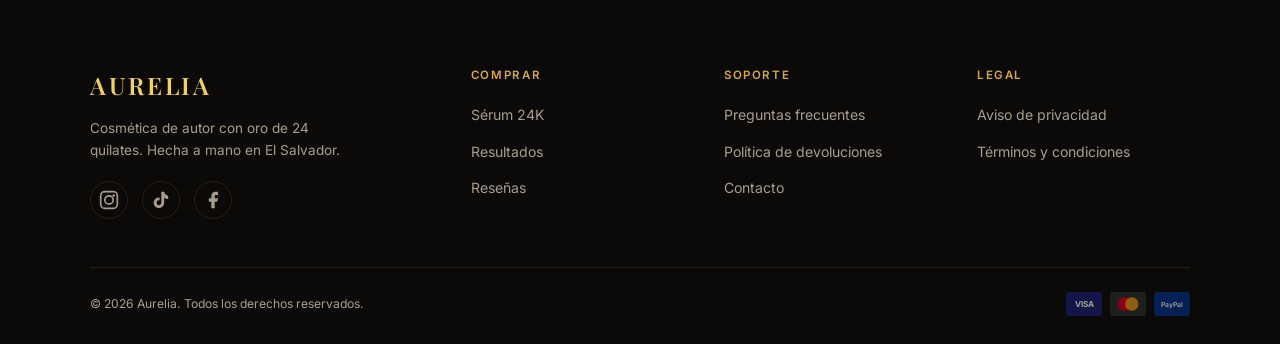
==== commit 2c1181b4: "fix: mover selector de idiomas al menú de navegación principal" ====
--- a/index.html
+++ b/index.html
@@ -33,6 +33,10 @@
       <li><a href="#faq">FAQ</a></li>
     </ul>
     <div class="nav__actions">
+      <div class="lang-toggle lang-toggle--nav" aria-label="Cambiar idioma">
+        <button class="lang-toggle__btn is-active" data-lang="es">ES</button>
+        <button class="lang-toggle__btn" data-lang="en">EN</button>
+      </div>
       <a href="#comprar" class="btn btn--cta btn--sm" id="navBuyBtn">Comprar Ahora</a>
       <button class="nav__burger" id="navBurger" aria-label="Abrir menú">
         <span></span><span></span><span></span>
@@ -353,10 +357,6 @@
         <li>✓ Garantía de satisfacción 30 días</li>
         <li>✓ Guía digital: "Tu ritual dorado"</li>
       </ul>
-      <div class="lang-toggle" aria-label="Cambiar idioma">
-        <button class="lang-toggle__btn is-active" data-lang="es">ES</button>
-        <button class="lang-toggle__btn" data-lang="en">EN</button>
-      </div>
       <a href="#" class="btn btn--cta btn--xl btn--pulse" id="mainBuyBtn">
         <span class="btn__text">🛒 COMPRAR AHORA — $68.80</span>
         <span class="btn__sub">Pago seguro con tarjeta, PayPal o transferencia</span>
--- a/style.css
+++ b/style.css
@@ -1054,7 +1054,9 @@
   justify-content: center;
   align-items: center;
   gap: 8px;
-  margin-bottom: 20px;
+}
+.lang-toggle--nav {
+  margin-right: 15px;
 }
 .lang-toggle__btn {
   padding: 6px 14px;
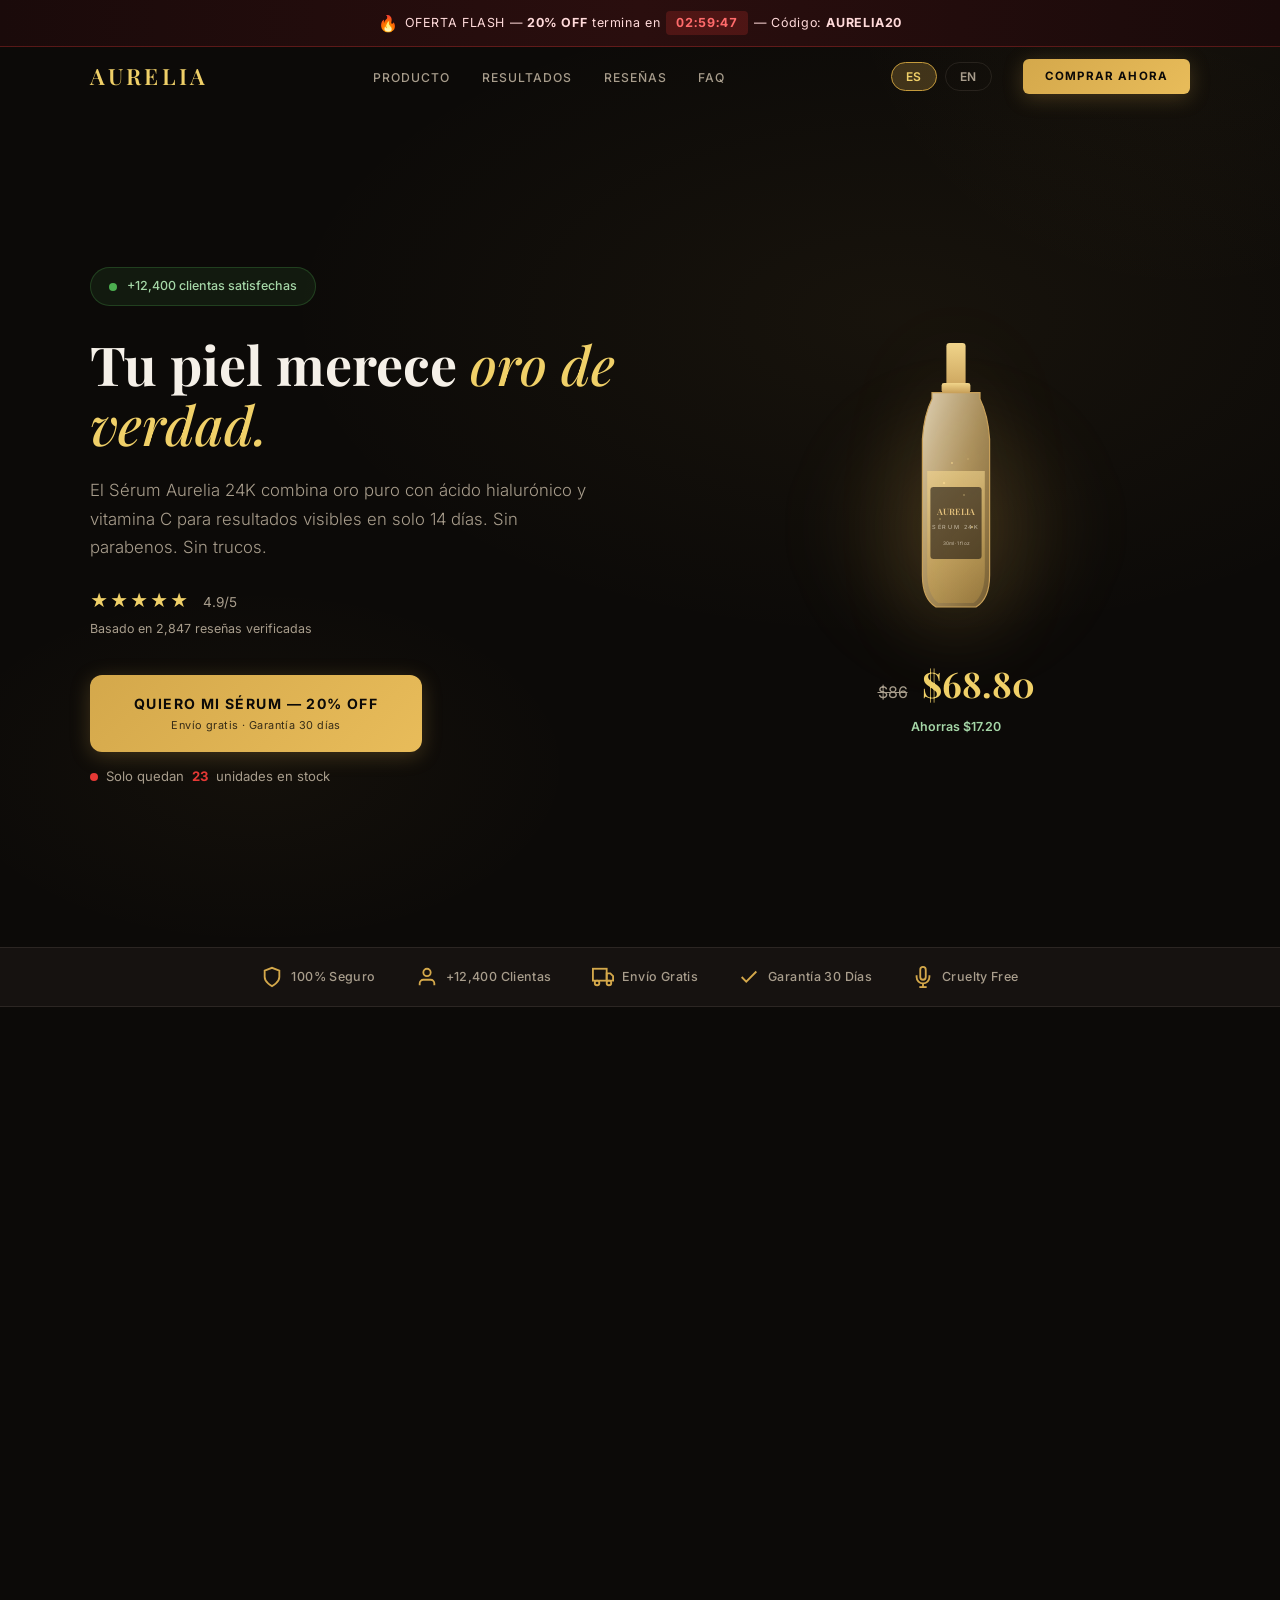
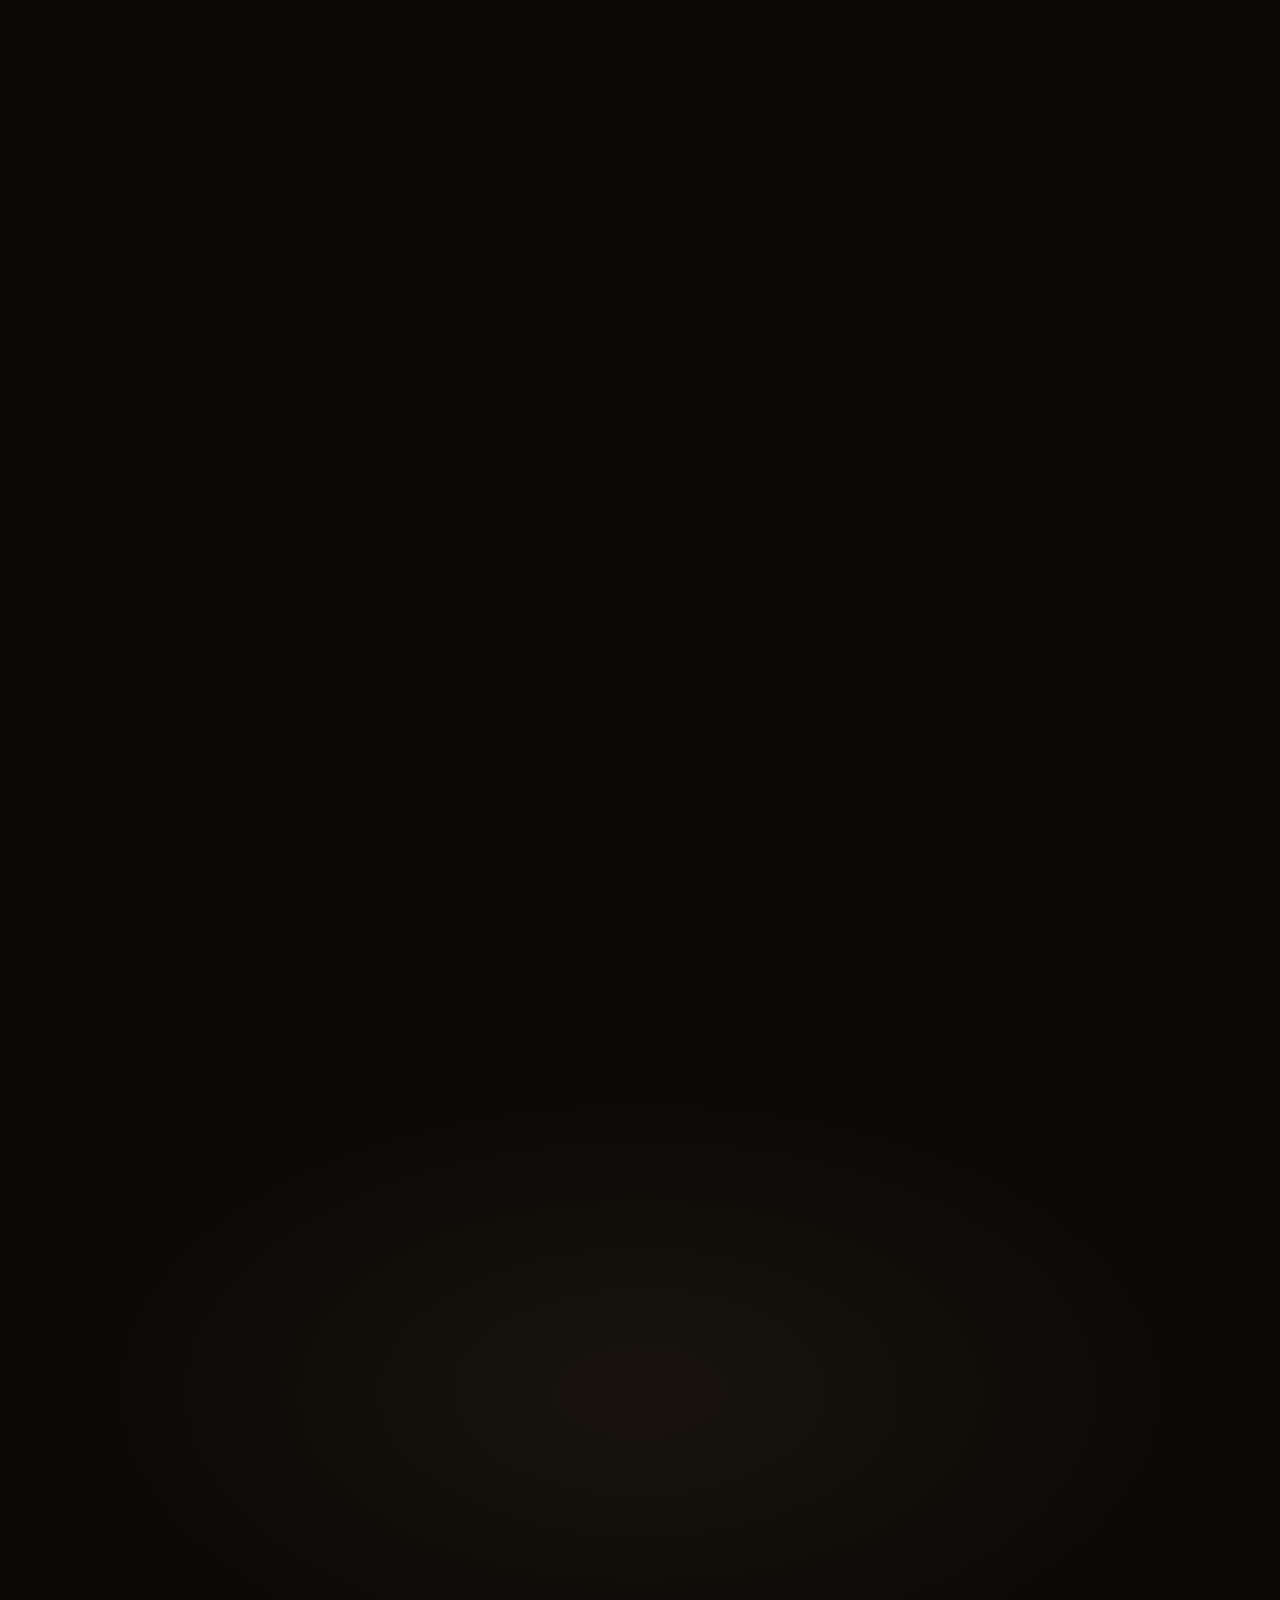
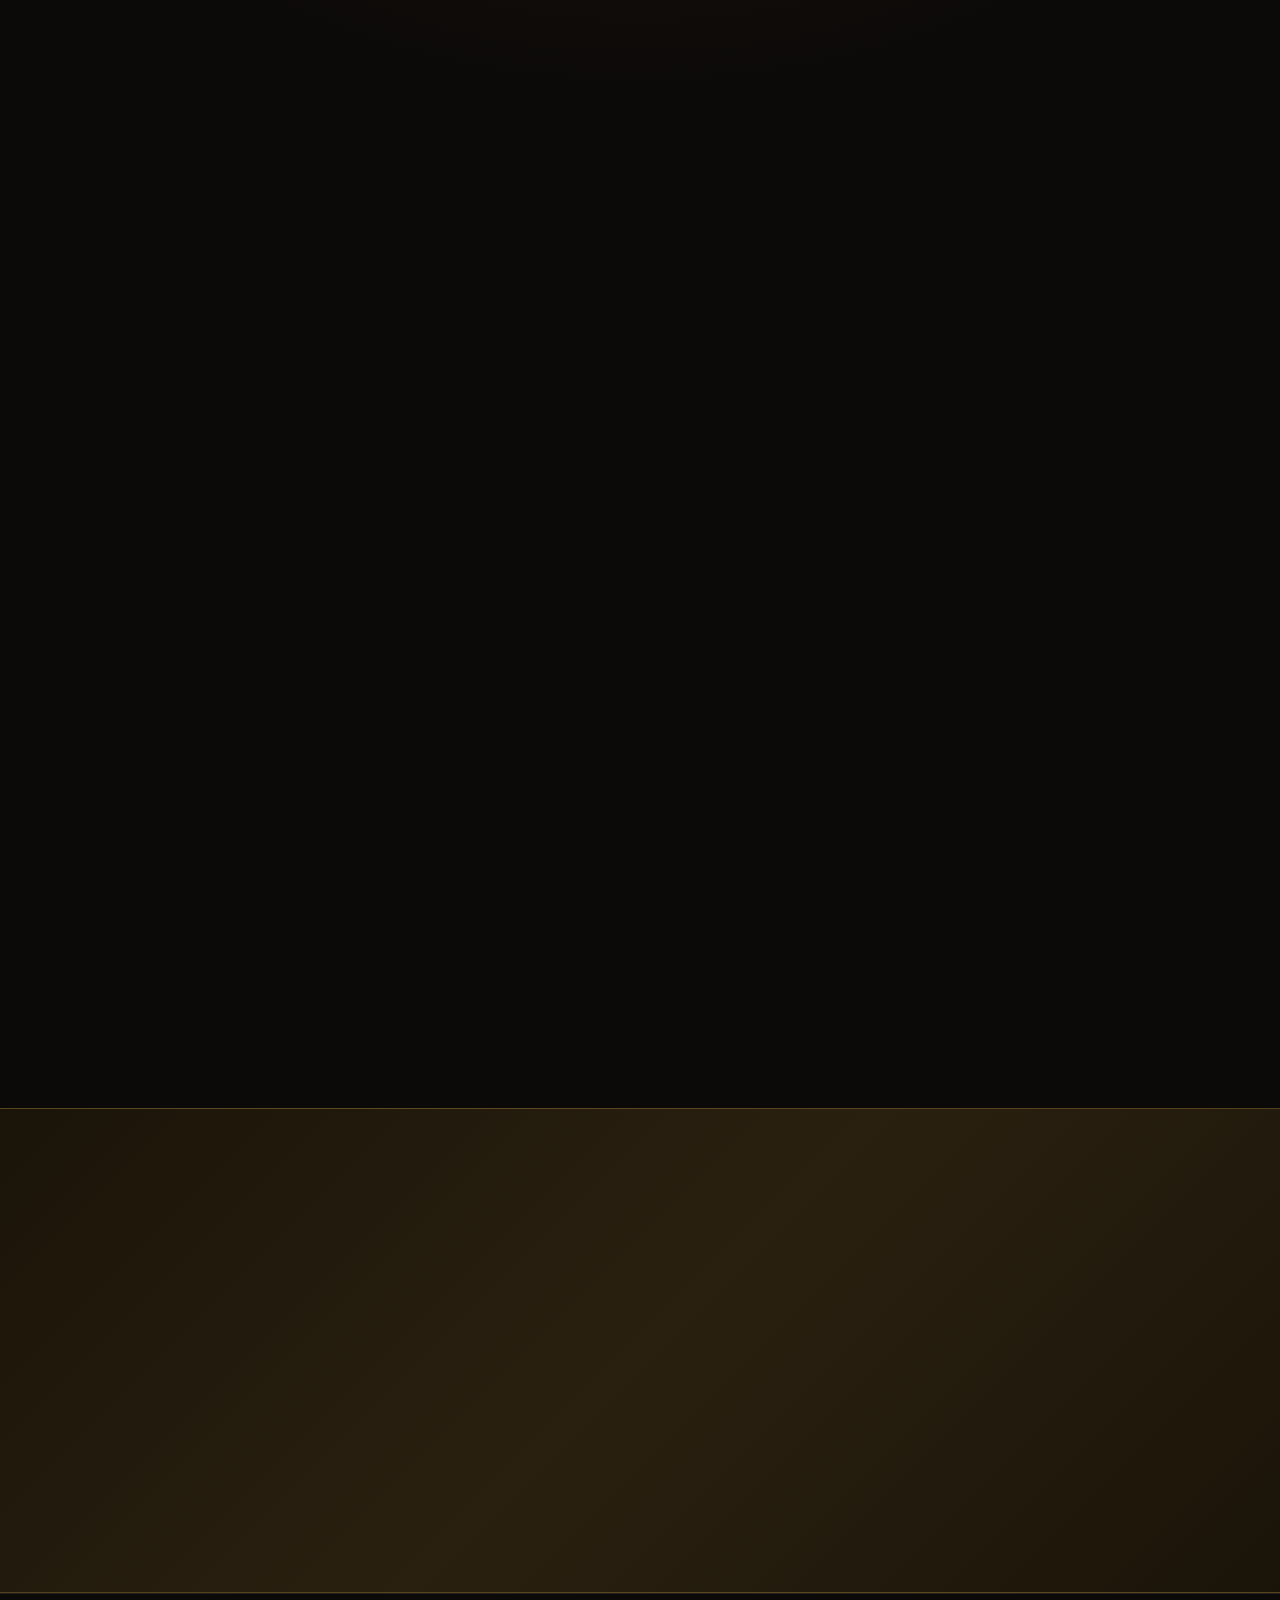
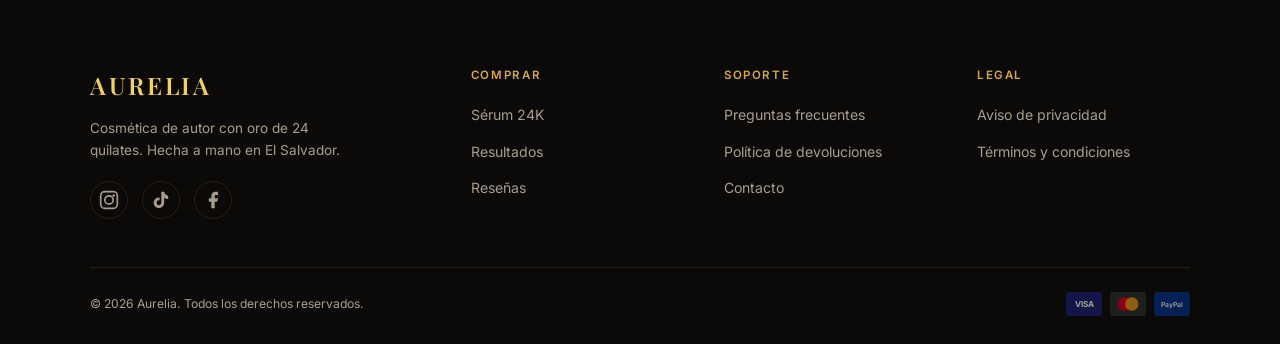
==== commit da695700: "feat: implementar sistema completo de traducción i18n" ====
--- a/index.html
+++ b/index.html
@@ -16,9 +16,9 @@
 <div class="urgency-bar" id="urgencyBar">
   <div class="urgency-bar__inner">
     <span class="urgency-bar__icon">🔥</span>
-    <span>OFERTA FLASH — <strong>20% OFF</strong> termina en </span>
+    <span data-i18n="urgency-text-1">OFERTA FLASH — <strong>20% OFF</strong> termina en </span>
     <span class="countdown" id="countdown">02:59:47</span>
-    <span> — Código: <strong>AURELIA20</strong></span>
+    <span data-i18n="urgency-text-2"> — Código: <strong>AURELIA20</strong></span>
   </div>
 </div>
 
@@ -27,17 +27,17 @@
   <div class="container nav__inner">
     <a href="#" class="nav__logo" aria-label="Aurelia inicio">AURELIA</a>
     <ul class="nav__links" id="navLinks">
-      <li><a href="#producto">Producto</a></li>
-      <li><a href="#resultados">Resultados</a></li>
-      <li><a href="#resenas">Reseñas</a></li>
-      <li><a href="#faq">FAQ</a></li>
+      <li><a href="#producto" data-i18n="nav-producto">Producto</a></li>
+      <li><a href="#resultados" data-i18n="nav-resultados">Resultados</a></li>
+      <li><a href="#resenas" data-i18n="nav-resenas">Reseñas</a></li>
+      <li><a href="#faq" data-i18n="nav-faq">FAQ</a></li>
     </ul>
     <div class="nav__actions">
       <div class="lang-toggle lang-toggle--nav" aria-label="Cambiar idioma">
         <button class="lang-toggle__btn is-active" data-lang="es">ES</button>
         <button class="lang-toggle__btn" data-lang="en">EN</button>
       </div>
-      <a href="#comprar" class="btn btn--cta btn--sm" id="navBuyBtn">Comprar Ahora</a>
+      <a href="#comprar" class="btn btn--cta btn--sm" id="navBuyBtn" data-i18n="nav-comprar">Comprar Ahora</a>
       <button class="nav__burger" id="navBurger" aria-label="Abrir menú">
         <span></span><span></span><span></span>
       </button>
@@ -51,22 +51,22 @@
     <div class="hero__content">
       <div class="hero__badge">
         <span class="pulse-dot"></span>
-        <span>+12,400 clientas satisfechas</span>
-      </div>
-      <h1 class="hero__title">Tu piel merece <em>oro de verdad.</em></h1>
-      <p class="hero__sub">El Sérum Aurelia 24K combina oro puro con ácido hialurónico y vitamina C para resultados visibles en solo 14 días. Sin parabenos. Sin trucos.</p>
+        <span data-i18n="hero-badge">+12,400 clientas satisfechas</span>
+      </div>
+      <h1 class="hero__title" data-i18n="hero-title">Tu piel merece <em>oro de verdad.</em></h1>
+      <p class="hero__sub" data-i18n="hero-sub">El Sérum Aurelia 24K combina oro puro con ácido hialurónico y vitamina C para resultados visibles en solo 14 días. Sin parabenos. Sin trucos.</p>
       
       <div class="hero__proof">
         <div class="hero__stars">★★★★★ <span>4.9/5</span></div>
-        <span class="hero__reviews-count">Basado en 2,847 reseñas verificadas</span>
+        <span class="hero__reviews-count" data-i18n="hero-reviews">Basado en 2,847 reseñas verificadas</span>
       </div>
 
       <div class="hero__cta-group">
         <a href="#comprar" class="btn btn--cta btn--lg btn--pulse" id="heroBuyBtn">
-          <span class="btn__text">QUIERO MI SÉRUM — 20% OFF</span>
-          <span class="btn__sub">Envío gratis · Garantía 30 días</span>
+          <span class="btn__text" data-i18n="hero-btn">QUIERO MI SÉRUM — 20% OFF</span>
+          <span class="btn__sub" data-i18n="hero-btn-sub">Envío gratis · Garantía 30 días</span>
         </a>
-        <p class="hero__stock"><span class="pulse-dot pulse-dot--red"></span> Solo quedan <strong id="stockCount">23</strong> unidades en stock</p>
+        <p class="hero__stock"><span class="pulse-dot pulse-dot--red"></span> <span data-i18n="hero-stock-1"> Solo quedan </span><strong id="stockCount">23</strong><span data-i18n="hero-stock-2"> unidades en stock</span></p>
       </div>
     </div>
 
@@ -116,7 +116,7 @@
         <div class="hero__price-tag">
           <span class="hero__price-old">$86</span>
           <span class="hero__price-new">$68.80</span>
-          <span class="hero__price-save">Ahorras $17.20</span>
+          <span class="hero__price-save" data-i18n="hero-save">Ahorras $17.20</span>
         </div>
       </div>
     </div>
@@ -128,23 +128,23 @@
   <div class="container trust-bar__inner">
     <div class="trust-bar__item">
       <svg viewBox="0 0 24 24" width="22" height="22" fill="none" stroke="currentColor" stroke-width="2"><path d="M12 22s8-4 8-10V5l-8-3-8 3v7c0 6 8 10 8 10z"/></svg>
-      <span>100% Seguro</span>
+      <span data-i18n="trust-1">100% Seguro</span>
     </div>
     <div class="trust-bar__item">
       <svg viewBox="0 0 24 24" width="22" height="22" fill="none" stroke="currentColor" stroke-width="2"><path d="M20 21v-2a4 4 0 00-4-4H8a4 4 0 00-4 4v2"/><circle cx="12" cy="7" r="4"/></svg>
-      <span>+12,400 Clientas</span>
+      <span data-i18n="trust-2">+12,400 Clientas</span>
     </div>
     <div class="trust-bar__item">
       <svg viewBox="0 0 24 24" width="22" height="22" fill="none" stroke="currentColor" stroke-width="2"><rect x="1" y="3" width="15" height="13"/><polygon points="16 8 20 8 23 11 23 16 16 16 16 8"/><circle cx="5.5" cy="18.5" r="2.5"/><circle cx="18.5" cy="18.5" r="2.5"/></svg>
-      <span>Envío Gratis</span>
+      <span data-i18n="trust-3">Envío Gratis</span>
     </div>
     <div class="trust-bar__item">
       <svg viewBox="0 0 24 24" width="22" height="22" fill="none" stroke="currentColor" stroke-width="2"><polyline points="20 6 9 17 4 12"/></svg>
-      <span>Garantía 30 Días</span>
+      <span data-i18n="trust-4">Garantía 30 Días</span>
     </div>
     <div class="trust-bar__item">
       <svg viewBox="0 0 24 24" width="22" height="22" fill="none" stroke="currentColor" stroke-width="2"><path d="M12 1a3 3 0 00-3 3v8a3 3 0 006 0V4a3 3 0 00-3-3z"/><path d="M19 10v2a7 7 0 01-14 0v-2"/><line x1="12" y1="19" x2="12" y2="23"/><line x1="8" y1="23" x2="16" y2="23"/></svg>
-      <span>Cruelty Free</span>
+      <span data-i18n="trust-5">Cruelty Free</span>
     </div>
   </div>
 </section>
@@ -153,42 +153,42 @@
 <section class="section section--dark" id="producto">
   <div class="container">
     <div class="section__header section__header--center reveal">
-      <span class="tag">¿Por qué Aurelia?</span>
-      <h2>Resultados reales, no promesas vacías</h2>
-      <p>Formulado con ingredientes clínicamente probados que tu piel reconoce y absorbe al instante.</p>
+      <span class="tag" data-i18n="ben-tag">¿Por qué Aurelia?</span>
+      <h2 data-i18n="ben-title">Resultados reales, no promesas vacías</h2>
+      <p data-i18n="ben-sub">Formulado con ingredientes clínicamente probados que tu piel reconoce y absorbe al instante.</p>
     </div>
     <div class="benefits-grid">
       <div class="benefit reveal">
         <div class="benefit__icon">
           <svg viewBox="0 0 48 48" width="48" height="48"><circle cx="24" cy="24" r="20" fill="none" stroke="#E3C07C" stroke-width="1.5"/><path d="M24 14v10l6 4" fill="none" stroke="#E3C07C" stroke-width="2" stroke-linecap="round"/></svg>
         </div>
-        <h3 class="benefit__title">Resultados en 14 días</h3>
-        <p class="benefit__text">El 94% de nuestras clientas reportan piel más luminosa y firme en solo dos semanas de uso diario.</p>
+        <h3 class="benefit__title" data-i18n="ben-1-title">Resultados en 14 días</h3>
+        <p class="benefit__text" data-i18n="ben-1-text">El 94% de nuestras clientas reportan piel más luminosa y firme en solo dos semanas de uso diario.</p>
       </div>
       <div class="benefit reveal">
         <div class="benefit__icon">
           <svg viewBox="0 0 48 48" width="48" height="48"><circle cx="24" cy="24" r="20" fill="none" stroke="#E3C07C" stroke-width="1.5"/><path d="M16 24c0-6 4-10 8-10s8 4 8 10-4 10-8 10-8-4-8-10z" fill="none" stroke="#E3C07C" stroke-width="2"/><circle cx="24" cy="24" r="3" fill="#E3C07C"/></svg>
         </div>
-        <h3 class="benefit__title">Oro puro de 24K</h3>
-        <p class="benefit__text">Micropartículas de oro real que estimulan la producción de colágeno y reducen visiblemente las líneas finas.</p>
+        <h3 class="benefit__title" data-i18n="ben-2-title">Oro puro de 24K</h3>
+        <p class="benefit__text" data-i18n="ben-2-text">Micropartículas de oro real que estimulan la producción de colágeno y reducen visiblemente las líneas finas.</p>
       </div>
       <div class="benefit reveal">
         <div class="benefit__icon">
           <svg viewBox="0 0 48 48" width="48" height="48"><circle cx="24" cy="24" r="20" fill="none" stroke="#E3C07C" stroke-width="1.5"/><path d="M18 20c0-4 3-7 6-7s6 3 6 7c0 6-6 12-6 12s-6-6-6-12z" fill="none" stroke="#E3C07C" stroke-width="2"/></svg>
         </div>
-        <h3 class="benefit__title">Fórmula limpia</h3>
-        <p class="benefit__text">Sin parabenos, sin sulfatos, sin fragancias artificiales. Solo ingredientes que tu piel necesita, nada más.</p>
+        <h3 class="benefit__title" data-i18n="ben-3-title">Fórmula limpia</h3>
+        <p class="benefit__text" data-i18n="ben-3-text">Sin parabenos, sin sulfatos, sin fragancias artificiales. Solo ingredientes que tu piel necesita, nada más.</p>
       </div>
       <div class="benefit reveal">
         <div class="benefit__icon">
           <svg viewBox="0 0 48 48" width="48" height="48"><circle cx="24" cy="24" r="20" fill="none" stroke="#E3C07C" stroke-width="1.5"/><path d="M15 28l6-6 4 4 8-8" fill="none" stroke="#E3C07C" stroke-width="2" stroke-linecap="round" stroke-linejoin="round"/></svg>
         </div>
-        <h3 class="benefit__title">Absorción instantánea</h3>
-        <p class="benefit__text">Textura ultraligera que penetra en segundos. Nada pegajoso, nada pesado. Tu maquillaje se aplica perfecto encima.</p>
+        <h3 class="benefit__title" data-i18n="ben-4-title">Absorción instantánea</h3>
+        <p class="benefit__text" data-i18n="ben-4-text">Textura ultraligera que penetra en segundos. Nada pegajoso, nada pesado. Tu maquillaje se aplica perfecto encima.</p>
       </div>
     </div>
     <div class="section__cta reveal">
-      <a href="#comprar" class="btn btn--cta btn--lg">PROBAR AHORA CON 20% OFF →</a>
+      <a href="#comprar" class="btn btn--cta btn--lg" data-i18n="ben-cta">PROBAR AHORA CON 20% OFF →</a>
     </div>
   </div>
 </section>
@@ -197,30 +197,30 @@
 <section class="section section--cream" id="resultados">
   <div class="container">
     <div class="section__header section__header--center reveal">
-      <span class="tag tag--dark">Resultados comprobados</span>
-      <h2 class="text-dark">Los números no mienten</h2>
-      <p class="text-muted-dark">Estudio clínico independiente con 200 participantes durante 28 días.</p>
+      <span class="tag tag--dark" data-i18n="res-tag">Resultados comprobados</span>
+      <h2 class="text-dark" data-i18n="res-title">Los números no mienten</h2>
+      <p class="text-muted-dark" data-i18n="res-sub">Estudio clínico independiente con 200 participantes durante 28 días.</p>
     </div>
     <div class="stats-grid">
       <div class="stat reveal">
         <span class="stat__number" data-target="94">0</span>
         <span class="stat__unit">%</span>
-        <p class="stat__label">reportaron piel más luminosa</p>
+        <p class="stat__label" data-i18n="res-1">reportaron piel más luminosa</p>
       </div>
       <div class="stat reveal">
         <span class="stat__number" data-target="89">0</span>
         <span class="stat__unit">%</span>
-        <p class="stat__label">notaron reducción de líneas finas</p>
+        <p class="stat__label" data-i18n="res-2">notaron reducción de líneas finas</p>
       </div>
       <div class="stat reveal">
         <span class="stat__number" data-target="97">0</span>
         <span class="stat__unit">%</span>
-        <p class="stat__label">lo recomendarían a una amiga</p>
+        <p class="stat__label" data-i18n="res-3">lo recomendarían a una amiga</p>
       </div>
       <div class="stat reveal">
         <span class="stat__number" data-target="14">0</span>
         <span class="stat__unit">días</span>
-        <p class="stat__label">para ver resultados visibles</p>
+        <p class="stat__label" data-i18n="res-4">para ver resultados visibles</p>
       </div>
     </div>
   </div>
@@ -230,27 +230,27 @@
 <section class="section section--dark">
   <div class="container">
     <div class="section__header section__header--center reveal">
-      <span class="tag">Tu nuevo ritual</span>
-      <h2>Simple. Rápido. Efectivo.</h2>
-      <p>Solo 60 segundos al día para una piel transformada.</p>
+      <span class="tag" data-i18n="how-tag">Tu nuevo ritual</span>
+      <h2 data-i18n="how-title">Simple. Rápido. Efectivo.</h2>
+      <p data-i18n="how-sub">Solo 60 segundos al día para una piel transformada.</p>
     </div>
     <div class="steps-grid">
       <div class="step reveal">
         <div class="step__num">01</div>
-        <h3 class="step__title">Limpia</h3>
-        <p class="step__text">Sobre la piel limpia y ligeramente húmeda, aplica 3-4 gotas del sérum.</p>
+        <h3 class="step__title" data-i18n="how-1-title">Limpia</h3>
+        <p class="step__text" data-i18n="how-1-text">Sobre la piel limpia y ligeramente húmeda, aplica 3-4 gotas del sérum.</p>
       </div>
       <div class="step__arrow reveal" aria-hidden="true">→</div>
       <div class="step reveal">
         <div class="step__num">02</div>
-        <h3 class="step__title">Aplica</h3>
-        <p class="step__text">Extiende con movimientos ascendentes sobre rostro, cuello y escote.</p>
+        <h3 class="step__title" data-i18n="how-2-title">Aplica</h3>
+        <p class="step__text" data-i18n="how-2-text">Extiende con movimientos ascendentes sobre rostro, cuello y escote.</p>
       </div>
       <div class="step__arrow reveal" aria-hidden="true">→</div>
       <div class="step reveal">
         <div class="step__num">03</div>
-        <h3 class="step__title">Brilla</h3>
-        <p class="step__text">Deja que la fórmula se absorba 30 segundos y disfruta tu glow dorado.</p>
+        <h3 class="step__title" data-i18n="how-3-title">Brilla</h3>
+        <p class="step__text" data-i18n="how-3-text">Deja que la fórmula se absorba 30 segundos y disfruta tu glow dorado.</p>
       </div>
     </div>
   </div>
@@ -260,74 +260,74 @@
 <section class="section section--dark" id="resenas">
   <div class="container">
     <div class="section__header section__header--center reveal">
-      <span class="tag">Reseñas reales</span>
-      <h2>Lo que dicen nuestras clientas</h2>
-      <p>No nos creas a nosotros. Escúchalas a ellas.</p>
+      <span class="tag" data-i18n="rev-tag">Reseñas reales</span>
+      <h2 data-i18n="rev-title">Lo que dicen nuestras clientas</h2>
+      <p data-i18n="rev-sub">No nos creas a nosotros. Escúchalas a ellas.</p>
     </div>
     <div class="reviews-grid">
       <div class="review reveal">
         <div class="review__stars">★★★★★</div>
-        <p class="review__text">"Llevaba años buscando un sérum que de verdad se notara. A las dos semanas mi esposo me dijo '¿qué te hiciste en la cara?' Es la mejor inversión que he hecho en skincare."</p>
+        <p class="review__text" data-i18n="rev-1">"Llevaba años buscando un sérum que de verdad se notara. A las dos semanas mi esposo me dijo '¿qué te hiciste en la cara?' Es la mejor inversión que he hecho en skincare."</p>
         <div class="review__author">
           <div class="review__avatar">RM</div>
           <div>
             <strong class="review__name">Renata Martínez</strong>
-            <span class="review__badge">✓ Compra verificada</span>
+            <span class="review__badge" data-i18n="verif">✓ Compra verificada</span>
           </div>
         </div>
       </div>
       <div class="review reveal">
         <div class="review__stars">★★★★★</div>
-        <p class="review__text">"Tengo piel sensible y siempre me da miedo probar cosas nuevas. Pero este sérum es suavísimo, no me irritó NADA y mi piel se ve increíble. Ya voy por mi tercer frasco."</p>
+        <p class="review__text" data-i18n="rev-2">"Tengo piel sensible y siempre me da miedo probar cosas nuevas. Pero este sérum es suavísimo, no me irritó NADA y mi piel se ve increíble. Ya voy por mi tercer frasco."</p>
         <div class="review__author">
           <div class="review__avatar">CS</div>
           <div>
             <strong class="review__name">Camila Solano</strong>
-            <span class="review__badge">✓ Compra verificada</span>
+            <span class="review__badge" data-i18n="verif">✓ Compra verificada</span>
           </div>
         </div>
       </div>
       <div class="review reveal">
         <div class="review__stars">★★★★★</div>
-        <p class="review__text">"Lo compré por el descuento sin esperar mucho. Me equivoqué. Se absorbe al instante, no deja nada pegajoso y mi maquillaje dura el doble. Soy fan de por vida."</p>
+        <p class="review__text" data-i18n="rev-3">"Lo compré por el descuento sin esperar mucho. Me equivoqué. Se absorbe al instante, no deja nada pegajoso y mi maquillaje dura el doble. Soy fan de por vida."</p>
         <div class="review__author">
           <div class="review__avatar">VR</div>
           <div>
             <strong class="review__name">Valeria Reyes</strong>
-            <span class="review__badge">✓ Compra verificada</span>
+            <span class="review__badge" data-i18n="verif">✓ Compra verificada</span>
           </div>
         </div>
       </div>
       <div class="review reveal">
         <div class="review__stars">★★★★★</div>
-        <p class="review__text">"Tengo 45 años y por fin encontré algo que realmente hace lo que promete. Las líneas alrededor de mis ojos se ven mucho más suaves. El envío fue rapidísimo."</p>
+        <p class="review__text" data-i18n="rev-4">"Tengo 45 años y por fin encontré algo que realmente hace lo que promete. Las líneas alrededor de mis ojos se ven mucho más suaves. El envío fue rapidísimo."</p>
         <div class="review__author">
           <div class="review__avatar">LP</div>
           <div>
             <strong class="review__name">Laura Pérez</strong>
-            <span class="review__badge">✓ Compra verificada</span>
+            <span class="review__badge" data-i18n="verif">✓ Compra verificada</span>
           </div>
         </div>
       </div>
       <div class="review reveal">
         <div class="review__stars">★★★★★</div>
-        <p class="review__text">"Se lo regalé a mi mamá y le encantó tanto que tuve que comprar uno para mí. La textura es lujosa pero ligera. Se nota que es un producto de calidad real."</p>
+        <p class="review__text" data-i18n="rev-5">"Se lo regalé a mi mamá y le encantó tanto que tuve que comprar uno para mí. La textura es lujosa pero ligera. Se nota que es un producto de calidad real."</p>
         <div class="review__author">
           <div class="review__avatar">AF</div>
           <div>
             <strong class="review__name">Andrea Fuentes</strong>
-            <span class="review__badge">✓ Compra verificada</span>
+            <span class="review__badge" data-i18n="verif">✓ Compra verificada</span>
           </div>
         </div>
       </div>
       <div class="review reveal">
         <div class="review__stars">★★★★★</div>
-        <p class="review__text">"Ya probé de todo: Clinique, Estée Lauder, Ordinary... Este sérum los supera a todos. Y es más barato. No puedo creer que sea una marca salvadoreña. ¡Orgullo!"</p>
+        <p class="review__text" data-i18n="rev-6">"Ya probé de todo: Clinique, Estée Lauder, Ordinary... Este sérum los supera a todos. Y es más barato. No puedo creer que sea una marca salvadoreña. ¡Orgullo!"</p>
         <div class="review__author">
           <div class="review__avatar">MG</div>
           <div>
             <strong class="review__name">María García</strong>
-            <span class="review__badge">✓ Compra verificada</span>
+            <span class="review__badge" data-i18n="verif">✓ Compra verificada</span>
           </div>
         </div>
       </div>
@@ -340,26 +340,26 @@
   <div class="container">
     <div class="buy-card reveal">
       <div class="buy-card__header">
-        <span class="buy-card__badge">MÁS VENDIDO</span>
-        <h2 class="buy-card__title">Sérum Aurelia 24K</h2>
-        <p class="buy-card__desc">30ml · Suministro para 2 meses · Resultados en 14 días</p>
+        <span class="buy-card__badge" data-i18n="buy-badge">MÁS VENDIDO</span>
+        <h2 class="buy-card__title" data-i18n="buy-title">Sérum Aurelia 24K</h2>
+        <p class="buy-card__desc" data-i18n="buy-desc">30ml · Suministro para 2 meses · Resultados en 14 días</p>
       </div>
       <div class="buy-card__pricing">
         <div class="buy-card__prices">
           <span class="buy-card__old-price">$86.00</span>
           <span class="buy-card__new-price">$68.80</span>
         </div>
-        <span class="buy-card__save-badge">AHORRAS $17.20</span>
+        <span class="buy-card__save-badge" data-i18n="buy-save">AHORRAS $17.20</span>
       </div>
       <ul class="buy-card__includes">
-        <li>✓ Sérum Aurelia 24K (30ml)</li>
-        <li>✓ Envío gratis a todo El Salvador</li>
-        <li>✓ Garantía de satisfacción 30 días</li>
-        <li>✓ Guía digital: "Tu ritual dorado"</li>
+        <li data-i18n="buy-inc-1">✓ Sérum Aurelia 24K (30ml)</li>
+        <li data-i18n="buy-inc-2">✓ Envío gratis a todo El Salvador</li>
+        <li data-i18n="buy-inc-3">✓ Garantía de satisfacción 30 días</li>
+        <li data-i18n="buy-inc-4">✓ Guía digital: "Tu ritual dorado"</li>
       </ul>
       <a href="#" class="btn btn--cta btn--xl btn--pulse" id="mainBuyBtn">
-        <span class="btn__text">🛒 COMPRAR AHORA — $68.80</span>
-        <span class="btn__sub">Pago seguro con tarjeta, PayPal o transferencia</span>
+        <span class="btn__text" data-i18n="buy-btn">🛒 COMPRAR AHORA — $68.80</span>
+        <span class="btn__sub" data-i18n="buy-btn-sub">Pago seguro con tarjeta, PayPal o transferencia</span>
       </a>
       <div class="buy-card__trust">
         <div class="payment-icons">
@@ -376,7 +376,7 @@
             <svg viewBox="0 0 48 32" width="42" height="28"><rect width="48" height="32" rx="4" fill="#2D6B4A"/><text x="24" y="20" text-anchor="middle" fill="#fff" font-family="Inter" font-size="8" font-weight="500">TRANSFER</text></svg>
           </span>
         </div>
-        <p class="buy-card__guarantee">🔒 Transacción 100% segura · SSL encriptado</p>
+        <p class="buy-card__guarantee" data-i18n="buy-sec">🔒 Transacción 100% segura · SSL encriptado</p>
       </div>
     </div>
   </div>
@@ -386,58 +386,58 @@
 <section class="section section--dark" id="faq">
   <div class="container">
     <div class="section__header section__header--center reveal">
-      <span class="tag">Preguntas frecuentes</span>
-      <h2>¿Tienes dudas? Te las resolvemos</h2>
+      <span class="tag" data-i18n="faq-tag">Preguntas frecuentes</span>
+      <h2 data-i18n="faq-title">¿Tienes dudas? Te las resolvemos</h2>
     </div>
     <div class="faq-list">
       <div class="faq reveal">
         <button class="faq__question" aria-expanded="false">
-          <span>¿En cuánto tiempo veo resultados?</span>
+          <span data-i18n="faq-q1">¿En cuánto tiempo veo resultados?</span>
           <span class="faq__icon">+</span>
         </button>
         <div class="faq__answer">
-          <p>La mayoría de nuestras clientas notan una diferencia visible en la luminosidad de su piel en los primeros 7-14 días de uso diario. Para resultados completos (reducción de líneas finas, firmeza), recomendamos un uso consistente de 4-6 semanas.</p>
+          <p data-i18n="faq-a1">La mayoría de nuestras clientas notan una diferencia visible en la luminosidad de su piel en los primeros 7-14 días de uso diario. Para resultados completos (reducción de líneas finas, firmeza), recomendamos un uso consistente de 4-6 semanas.</p>
         </div>
       </div>
       <div class="faq reveal">
         <button class="faq__question" aria-expanded="false">
-          <span>¿Es seguro para piel sensible?</span>
+          <span data-i18n="faq-q2">¿Es seguro para piel sensible?</span>
           <span class="faq__icon">+</span>
         </button>
         <div class="faq__answer">
-          <p>¡Absolutamente! Nuestra fórmula es hipoalergénica y ha sido dermatológicamente probada. No contiene parabenos, sulfatos, fragancias artificiales ni alcohol. Está diseñada para todo tipo de piel, incluyendo la más sensible.</p>
+          <p data-i18n="faq-a2">¡Absolutamente! Nuestra fórmula es hipoalergénica y ha sido dermatológicamente probada. No contiene parabenos, sulfatos, fragancias artificiales ni alcohol. Está diseñada para todo tipo de piel, incluyendo la más sensible.</p>
         </div>
       </div>
       <div class="faq reveal">
         <button class="faq__question" aria-expanded="false">
-          <span>¿Cuánto tiempo dura un frasco?</span>
+          <span data-i18n="faq-q3">¿Cuánto tiempo dura un frasco?</span>
           <span class="faq__icon">+</span>
         </button>
         <div class="faq__answer">
-          <p>Cada frasco contiene 30ml, lo que equivale a aproximadamente 2 meses de uso diario (3-4 gotas por aplicación). Es una inversión que rinde mucho más que los sérums convencionales.</p>
+          <p data-i18n="faq-a3">Cada frasco contiene 30ml, lo que equivale a aproximadamente 2 meses de uso diario (3-4 gotas por aplicación). Es una inversión que rinde mucho más que los sérums convencionales.</p>
         </div>
       </div>
       <div class="faq reveal">
         <button class="faq__question" aria-expanded="false">
-          <span>¿Qué pasa si no me gusta? ¿Puedo devolverlo?</span>
+          <span data-i18n="faq-q4">¿Qué pasa si no me gusta? ¿Puedo devolverlo?</span>
           <span class="faq__icon">+</span>
         </button>
         <div class="faq__answer">
-          <p>Sí. Ofrecemos una garantía de satisfacción de 30 días. Si por cualquier razón no estás satisfecha con tu compra, te devolvemos el 100% de tu dinero, sin preguntas. El riesgo es nuestro, no tuyo.</p>
+          <p data-i18n="faq-a4">Sí. Ofrecemos una garantía de satisfacción de 30 días. Si por cualquier razón no estás satisfecha con tu compra, te devolvemos el 100% de tu dinero, sin preguntas. El riesgo es nuestro, no tuyo.</p>
         </div>
       </div>
       <div class="faq reveal">
         <button class="faq__question" aria-expanded="false">
-          <span>¿Hacen envíos internacionales?</span>
+          <span data-i18n="faq-q5">¿Hacen envíos internacionales?</span>
           <span class="faq__icon">+</span>
         </button>
         <div class="faq__answer">
-          <p>Actualmente hacemos envíos gratuitos a todo El Salvador (2-3 días hábiles). Para envíos a Guatemala, Honduras, Costa Rica y resto de Centroamérica, el costo es de $5.99 (5-7 días hábiles). Contáctanos para envíos al resto del mundo.</p>
+          <p data-i18n="faq-a5">Actualmente hacemos envíos gratuitos a todo El Salvador (2-3 días hábiles). Para envíos a Guatemala, Honduras, Costa Rica y resto de Centroamérica, el costo es de $5.99 (5-7 días hábiles). Contáctanos para envíos al resto del mundo.</p>
         </div>
       </div>
     </div>
     <div class="section__cta reveal">
-      <a href="#comprar" class="btn btn--cta btn--lg">APROVECHA TU 20% OFF AHORA →</a>
+      <a href="#comprar" class="btn btn--cta btn--lg" data-i18n="faq-cta">APROVECHA TU 20% OFF AHORA →</a>
     </div>
   </div>
 </section>
@@ -446,14 +446,14 @@
 <section class="section section--gold" id="contacto">
   <div class="container">
     <div class="email-capture reveal">
-      <h2 class="email-capture__title">¿Aún no estás lista para comprar?</h2>
-      <p class="email-capture__sub">Déjanos tu correo y te enviamos una <strong>guía gratuita de skincare</strong> + un cupón exclusivo de <strong>25% de descuento</strong> para cuando te decidas.</p>
+      <h2 class="email-capture__title" data-i18n="email-title">¿Aún no estás lista para comprar?</h2>
+      <p class="email-capture__sub" data-i18n="email-sub">Déjanos tu correo y te enviamos una <strong>guía gratuita de skincare</strong> + un cupón exclusivo de <strong>25% de descuento</strong> para cuando te decidas.</p>
       <form class="email-form" id="emailForm">
         <div class="email-form__row">
           <input type="email" class="email-form__input" id="emailInput" placeholder="tu@correo.com" required aria-label="Tu correo electrónico">
-          <button type="submit" class="btn btn--cta btn--form" id="emailSubmitBtn">ENVIAR MI GUÍA GRATIS</button>
-        </div>
-        <p class="email-form__note">Sin spam. Puedes darte de baja cuando quieras.</p>
+          <button type="submit" class="btn btn--cta btn--form" id="emailSubmitBtn" data-i18n="email-btn">ENVIAR MI GUÍA GRATIS</button>
+        </div>
+        <p class="email-form__note" data-i18n="email-note">Sin spam. Puedes darte de baja cuando quieras.</p>
         <p class="email-form__msg" id="emailMsg"></p>
       </form>
     </div>
@@ -466,7 +466,7 @@
     <div class="footer__grid">
       <div class="footer__brand-col">
         <p class="footer__logo">AURELIA</p>
-        <p class="footer__tagline">Cosmética de autor con oro de 24 quilates. Hecha a mano en El Salvador.</p>
+        <p class="footer__tagline" data-i18n="footer-tag">Cosmética de autor con oro de 24 quilates. Hecha a mano en El Salvador.</p>
         <div class="footer__social">
           <a href="#" aria-label="Instagram" class="footer__social-link">
             <svg viewBox="0 0 24 24" width="20" height="20" fill="none" stroke="currentColor" stroke-width="2"><rect x="2" y="2" width="20" height="20" rx="5"/><circle cx="12" cy="12" r="5"/><circle cx="17.5" cy="6.5" r="1.5" fill="currentColor" stroke="none"/></svg>
@@ -480,31 +480,31 @@
         </div>
       </div>
       <div class="footer__col">
-        <h4>Comprar</h4>
+        <h4 data-i18n="footer-t1">Comprar</h4>
         <ul>
-          <li><a href="#comprar">Sérum 24K</a></li>
-          <li><a href="#resultados">Resultados</a></li>
-          <li><a href="#resenas">Reseñas</a></li>
+          <li><a href="#comprar" data-i18n="buy-title">Sérum 24K</a></li>
+          <li><a href="#resultados" data-i18n="nav-resultados">Resultados</a></li>
+          <li><a href="#resenas" data-i18n="nav-resenas">Reseñas</a></li>
         </ul>
       </div>
       <div class="footer__col">
-        <h4>Soporte</h4>
+        <h4 data-i18n="footer-t2">Soporte</h4>
         <ul>
-          <li><a href="#faq">Preguntas frecuentes</a></li>
-          <li><a href="#">Política de devoluciones</a></li>
-          <li><a href="#">Contacto</a></li>
+          <li><a href="#faq" data-i18n="footer-t2-l1">Preguntas frecuentes</a></li>
+          <li><a href="#" data-i18n="footer-t2-l2">Política de devoluciones</a></li>
+          <li><a href="#" data-i18n="footer-t2-l3">Contacto</a></li>
         </ul>
       </div>
       <div class="footer__col">
-        <h4>Legal</h4>
+        <h4 data-i18n="footer-t3">Legal</h4>
         <ul>
-          <li><a href="#">Aviso de privacidad</a></li>
-          <li><a href="#">Términos y condiciones</a></li>
+          <li><a href="#" data-i18n="footer-t3-l1">Aviso de privacidad</a></li>
+          <li><a href="#" data-i18n="footer-t3-l2">Términos y condiciones</a></li>
         </ul>
       </div>
     </div>
     <div class="footer__bottom">
-      <span>© 2026 Aurelia. Todos los derechos reservados.</span>
+      <span data-i18n="footer-copy">© 2026 Aurelia. Todos los derechos reservados.</span>
       <div class="footer__payments">
         <svg viewBox="0 0 48 32" width="36" height="24"><rect width="48" height="32" rx="4" fill="#1A1F71"/><text x="24" y="20" text-anchor="middle" fill="#fff" font-family="Inter" font-size="11" font-weight="700">VISA</text></svg>
         <svg viewBox="0 0 48 32" width="36" height="24"><rect width="48" height="32" rx="4" fill="#2D2D2D"/><circle cx="19" cy="16" r="9" fill="#EB001B" opacity="0.9"/><circle cx="29" cy="16" r="9" fill="#F79E1B" opacity="0.9"/></svg>
@@ -517,11 +517,12 @@
 <!-- ========== STICKY CTA MÓVIL ========== -->
 <div class="sticky-cta" id="stickyCta">
   <a href="#comprar" class="btn btn--cta btn--sticky" id="stickyBuyBtn">
-    <span>🛒 COMPRAR — $68.80</span>
-    <span class="btn__sub-sticky">Envío gratis · 20% OFF</span>
+    <span data-i18n="sticky-btn">🛒 COMPRAR — $68.80</span>
+    <span class="btn__sub-sticky" data-i18n="sticky-sub">Envío gratis · 20% OFF</span>
   </a>
 </div>
 
+<script src="translations.js"></script>
 <script src="script.js"></script>
 </body>
 </html>
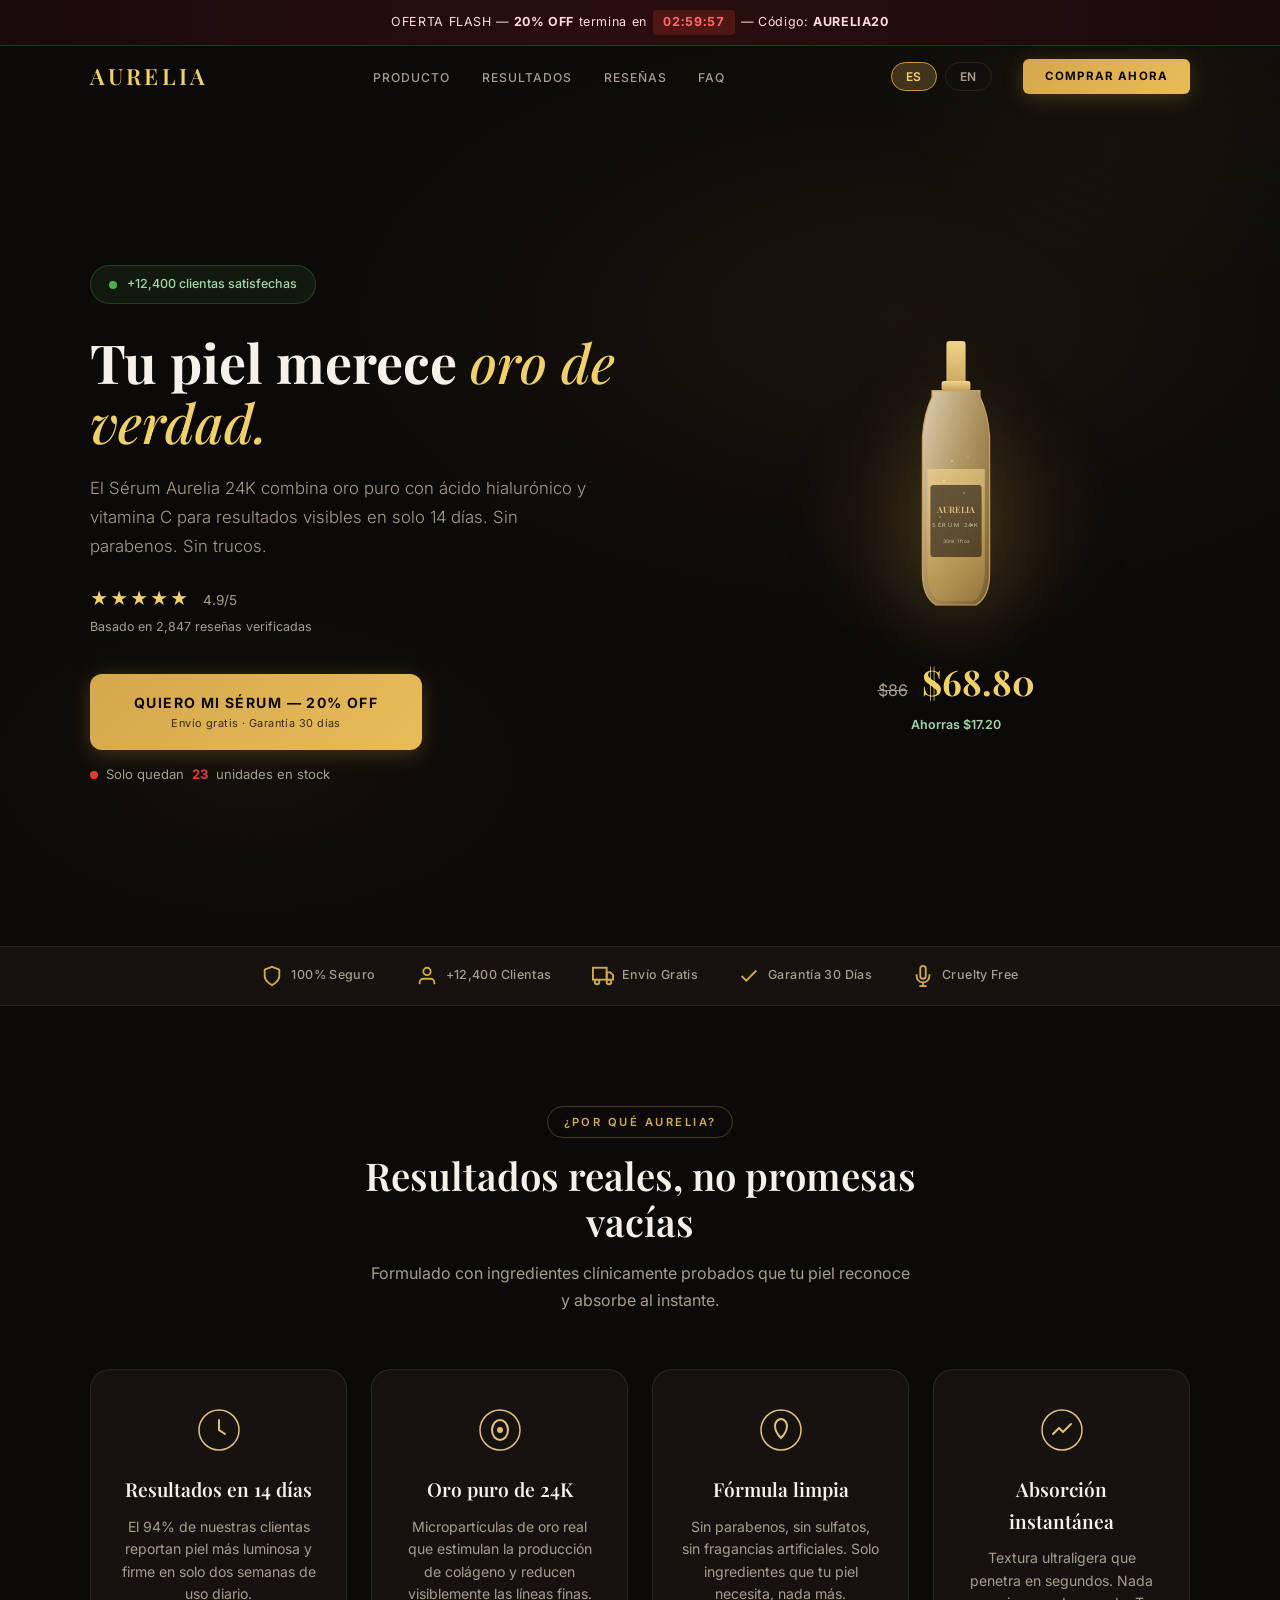
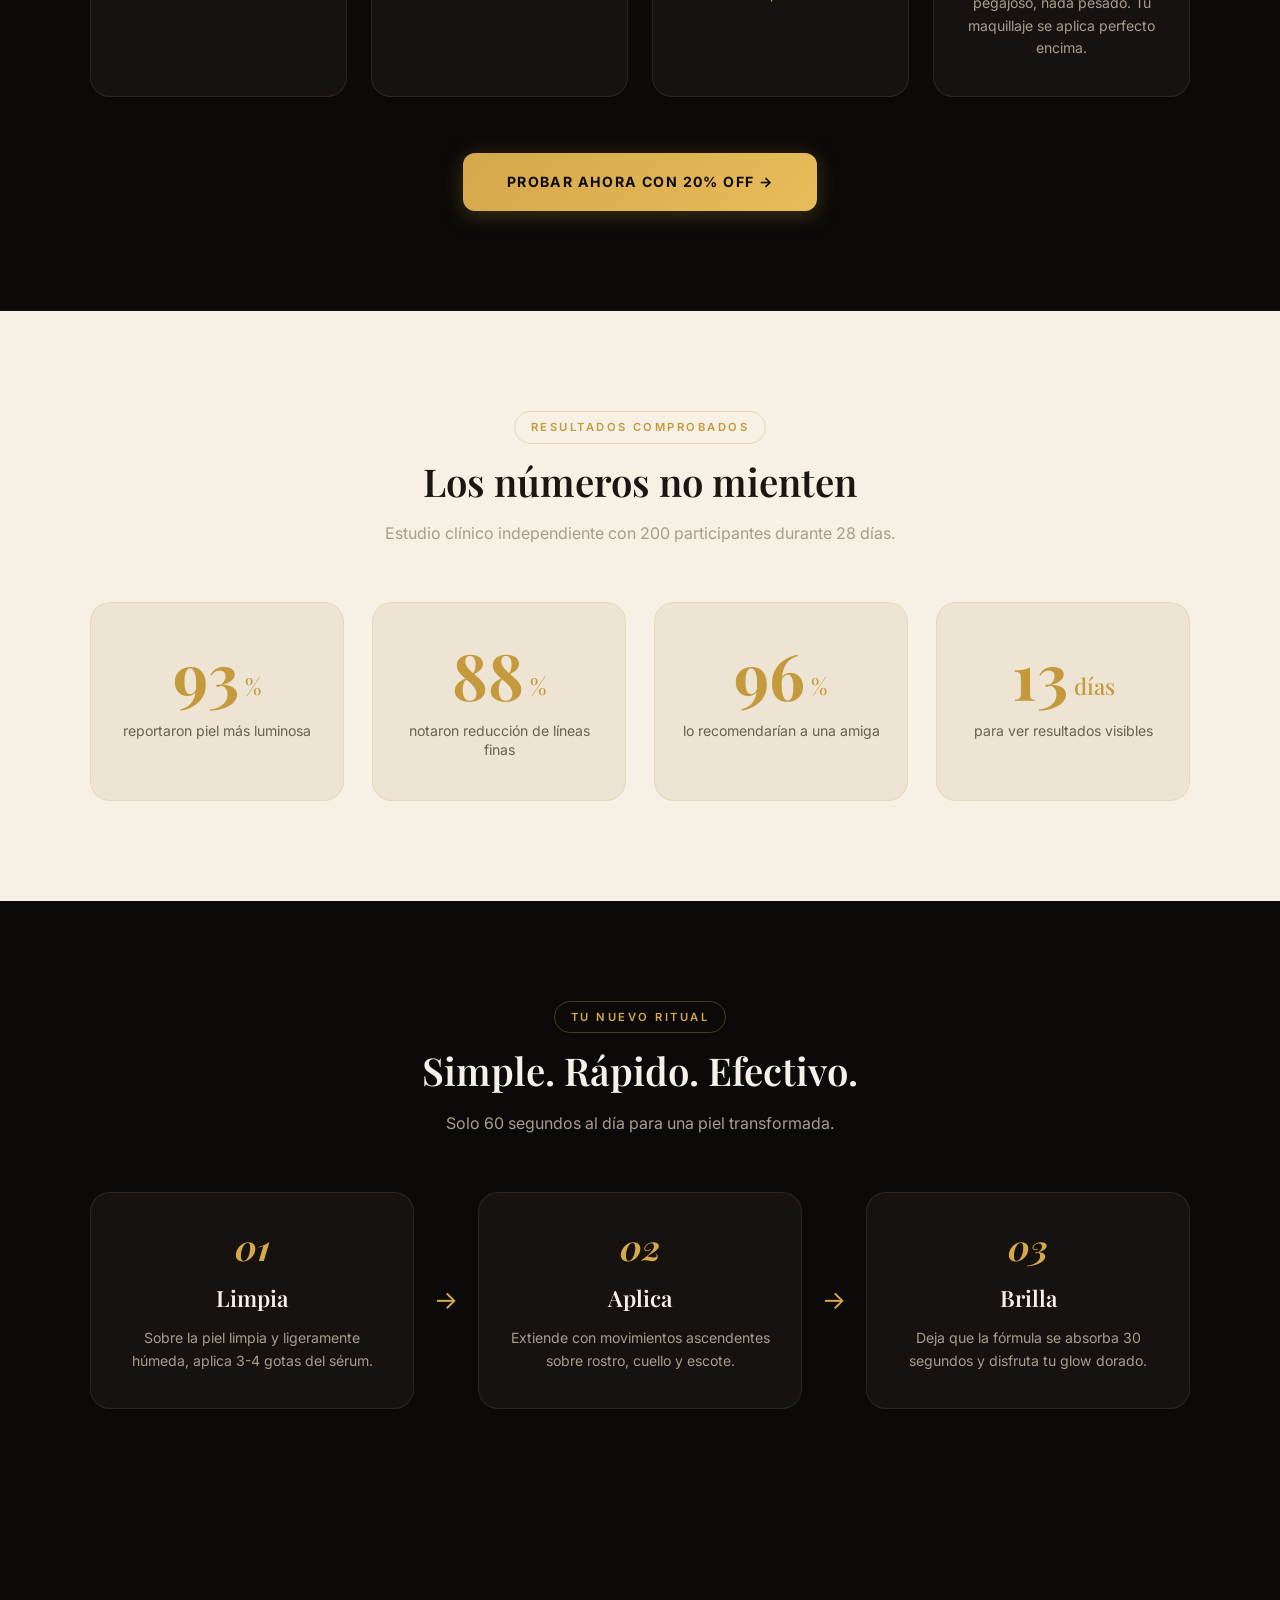
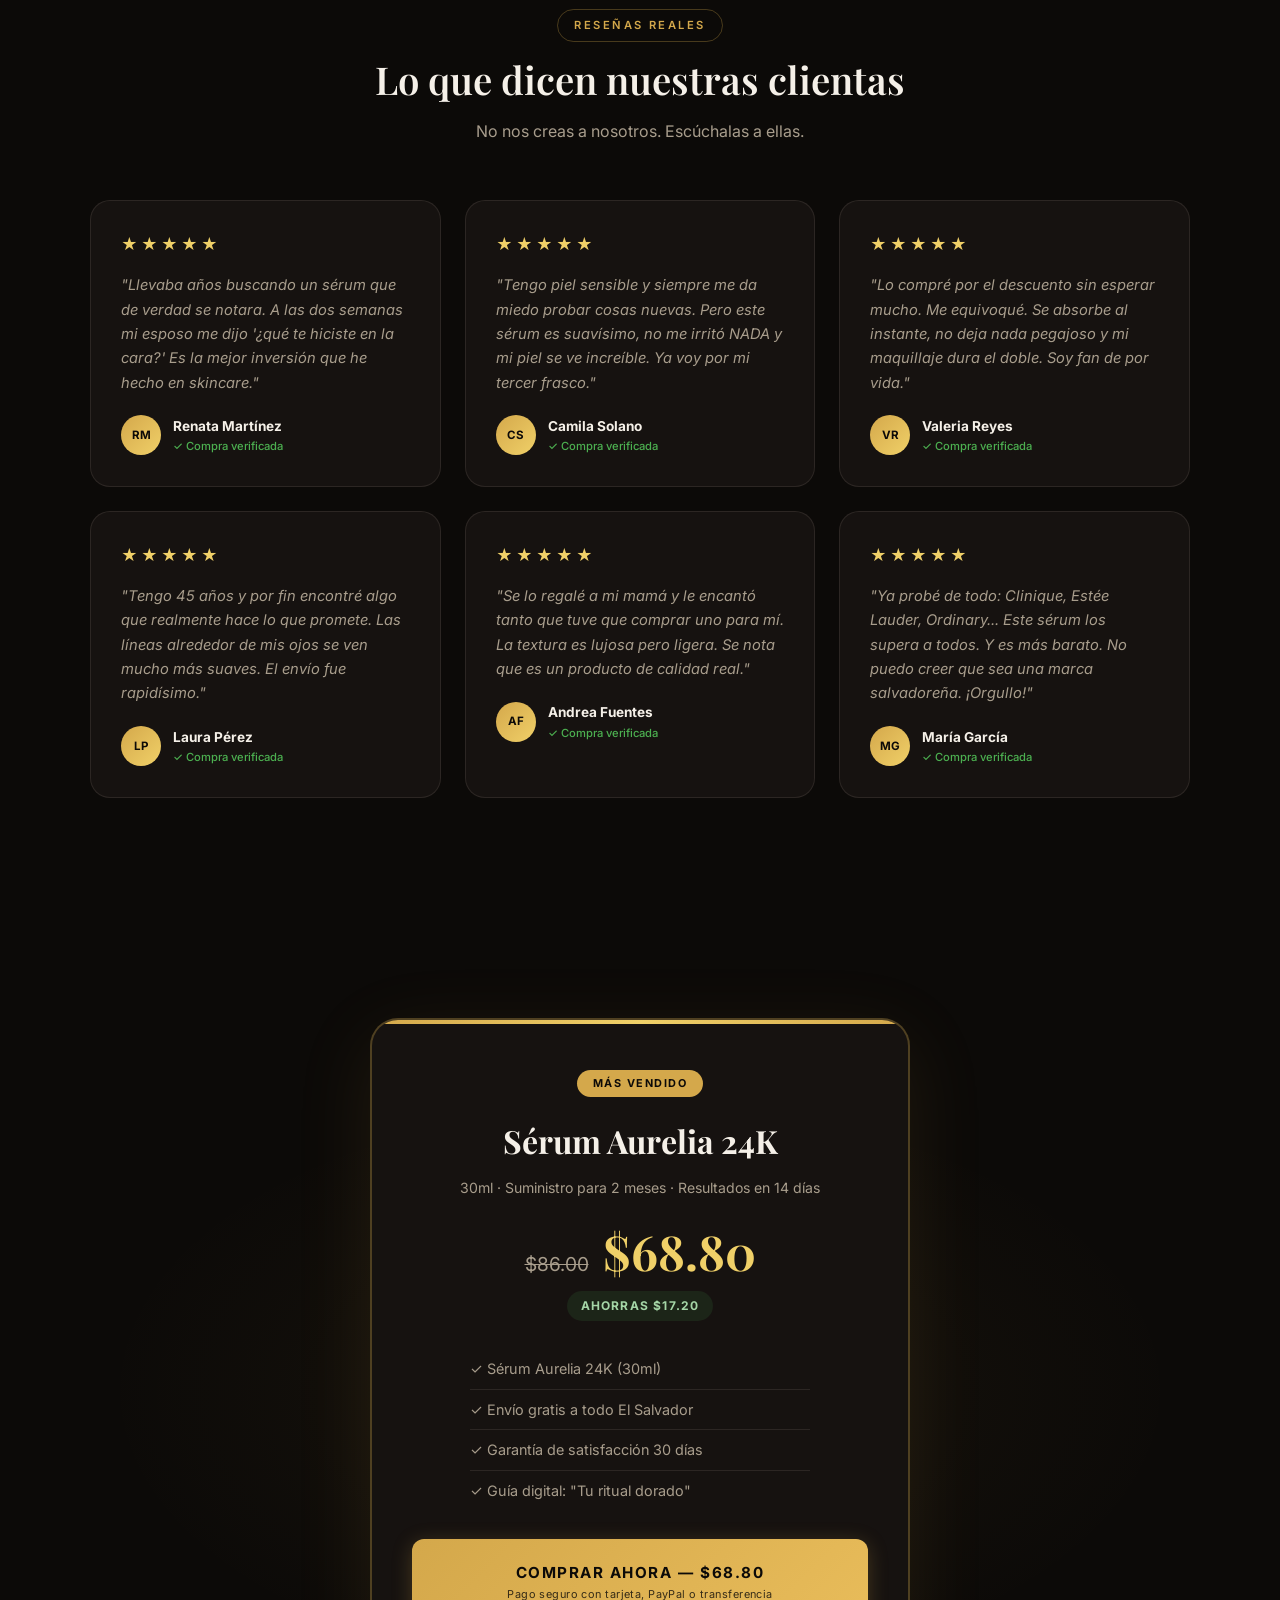
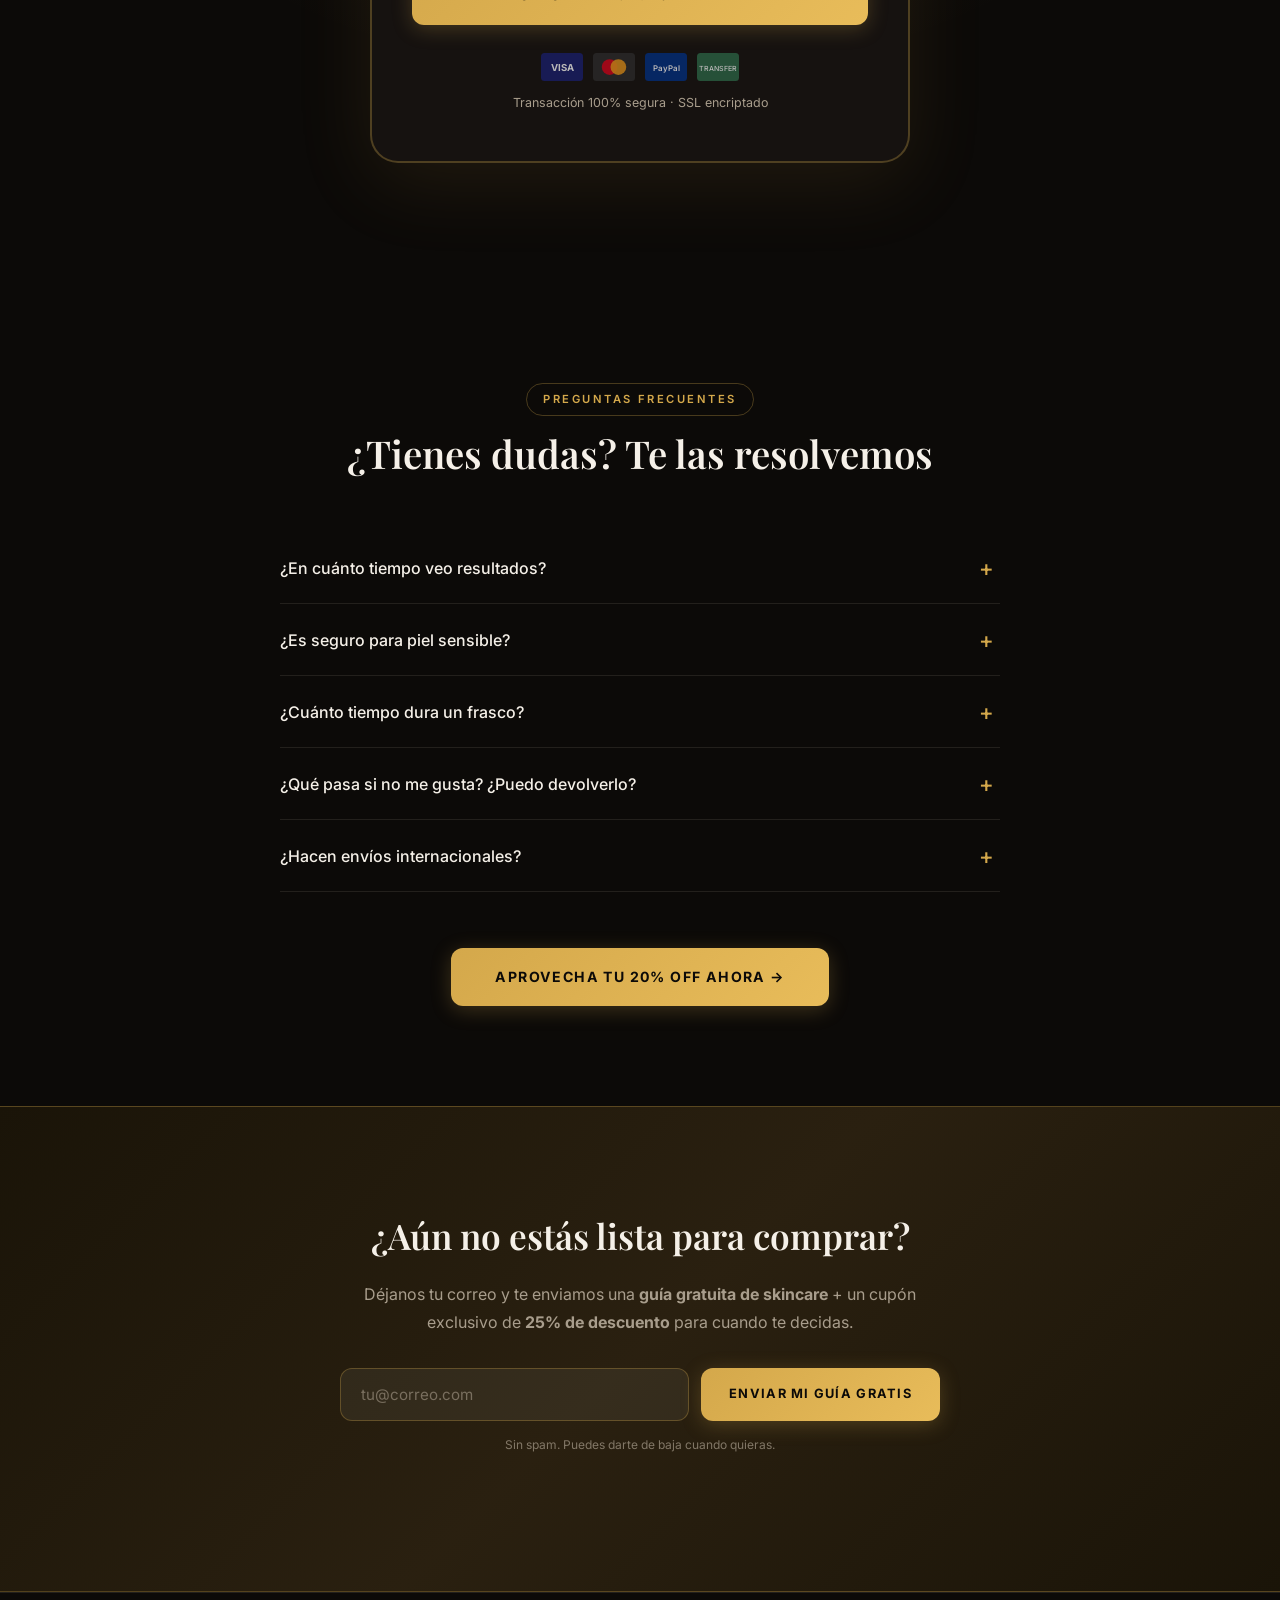
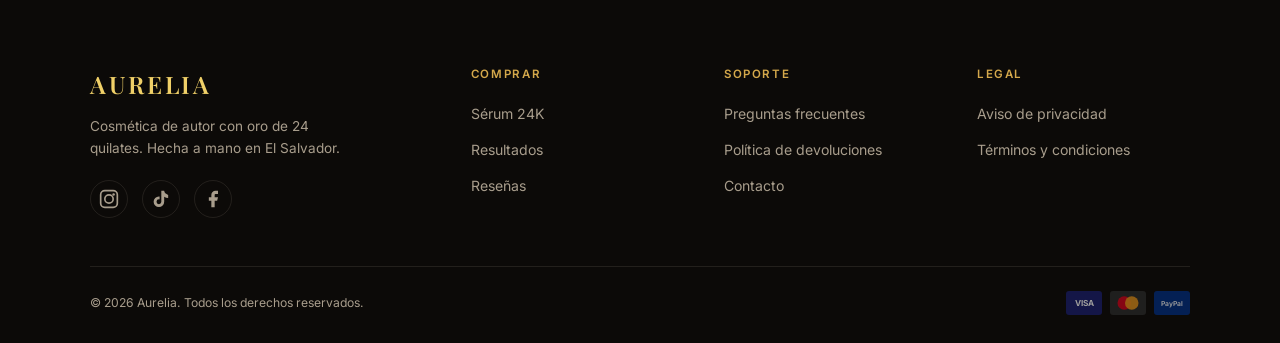
==== commit 0ccd4448: "feat: integrar pasarela de pago ficticia y limpieza visual" ====
--- a/index.html
+++ b/index.html
@@ -15,7 +15,6 @@
 <!-- ========== BARRA DE URGENCIA ========== -->
 <div class="urgency-bar" id="urgencyBar">
   <div class="urgency-bar__inner">
-    <span class="urgency-bar__icon">🔥</span>
     <span data-i18n="urgency-text-1">OFERTA FLASH — <strong>20% OFF</strong> termina en </span>
     <span class="countdown" id="countdown">02:59:47</span>
     <span data-i18n="urgency-text-2"> — Código: <strong>AURELIA20</strong></span>
@@ -358,7 +357,7 @@
         <li data-i18n="buy-inc-4">✓ Guía digital: "Tu ritual dorado"</li>
       </ul>
       <a href="#" class="btn btn--cta btn--xl btn--pulse" id="mainBuyBtn">
-        <span class="btn__text" data-i18n="buy-btn">🛒 COMPRAR AHORA — $68.80</span>
+        <span class="btn__text" data-i18n="buy-btn">COMPRAR AHORA — $68.80</span>
         <span class="btn__sub" data-i18n="buy-btn-sub">Pago seguro con tarjeta, PayPal o transferencia</span>
       </a>
       <div class="buy-card__trust">
@@ -376,7 +375,7 @@
             <svg viewBox="0 0 48 32" width="42" height="28"><rect width="48" height="32" rx="4" fill="#2D6B4A"/><text x="24" y="20" text-anchor="middle" fill="#fff" font-family="Inter" font-size="8" font-weight="500">TRANSFER</text></svg>
           </span>
         </div>
-        <p class="buy-card__guarantee" data-i18n="buy-sec">🔒 Transacción 100% segura · SSL encriptado</p>
+        <p class="buy-card__guarantee" data-i18n="buy-sec">Transacción 100% segura · SSL encriptado</p>
       </div>
     </div>
   </div>
@@ -517,10 +516,313 @@
 <!-- ========== STICKY CTA MÓVIL ========== -->
 <div class="sticky-cta" id="stickyCta">
   <a href="#comprar" class="btn btn--cta btn--sticky" id="stickyBuyBtn">
-    <span data-i18n="sticky-btn">🛒 COMPRAR — $68.80</span>
+    <span data-i18n="sticky-btn">COMPRAR — $68.80</span>
     <span class="btn__sub-sticky" data-i18n="sticky-sub">Envío gratis · 20% OFF</span>
   </a>
 </div>
+
+<!-- ========== PASARELA DE PAGO FICTICIA (CHECKOUT MODAL) ========== -->
+<div class="checkout-modal" id="checkoutModal" role="dialog" aria-modal="true" aria-hidden="true">
+  <div class="checkout-modal__overlay" id="checkoutOverlay"></div>
+  <div class="checkout-modal__container">
+    <button class="checkout-modal__close" id="checkoutClose" aria-label="Cerrar pasarela de pago">&times;</button>
+    
+    <!-- STEP 1: FORMULARIO DE CHECKOUT -->
+    <div class="checkout-step checkout-step--active" id="checkoutStepForm">
+      <div class="checkout-header">
+        <div class="checkout-header__brand">
+          <div>
+            <h3 class="checkout-header__title" data-i18n="chk-header-title">AURELIA CHECKOUT</h3>
+            <span class="checkout-header__badge" data-i18n="chk-header-badge">Pasarela Segura · 256-bit SSL (Modo Demo)</span>
+          </div>
+        </div>
+        <button type="button" class="btn-demo-autofill" id="demoAutofillBtn">
+          <span data-i18n="chk-btn-demo">Llenar datos de prueba</span>
+        </button>
+      </div>
+
+      <div class="checkout-grid">
+        <!-- COLUMNA IZQUIERDA: RESUMEN DE LA ORDEN -->
+        <div class="checkout-summary">
+          <h4 class="checkout-section-title" data-i18n="chk-summary-title">Resumen de tu compra</h4>
+          <div class="checkout-product">
+            <div class="checkout-product__img">
+              <svg viewBox="0 0 100 190" width="46" height="88" aria-hidden="true">
+                <defs>
+                  <linearGradient id="modalBottleGrad" x1="0%" y1="0%" x2="100%" y2="100%">
+                    <stop offset="0%" stop-color="#F5E6C8"/>
+                    <stop offset="50%" stop-color="#E3C07C"/>
+                    <stop offset="100%" stop-color="#C9A15A"/>
+                  </linearGradient>
+                  <linearGradient id="modalCapGrad" x1="0%" y1="0%" x2="0%" y2="100%">
+                    <stop offset="0%" stop-color="#F0D48A"/>
+                    <stop offset="100%" stop-color="#C9A15A"/>
+                  </linearGradient>
+                </defs>
+                <rect x="42" y="10" width="16" height="30" rx="3" fill="url(#modalCapGrad)"/>
+                <path d="M35,42 Q30,55 28,70 L28,155 Q28,170 38,175 L62,175 Q72,170 72,155 L72,70 Q70,55 65,42 Z" fill="url(#modalBottleGrad)" stroke="#C9A15A" stroke-width="1.2"/>
+                <rect x="34" y="95" width="32" height="46" rx="3" fill="rgba(20,15,10,0.85)"/>
+                <text x="50" y="112" text-anchor="middle" fill="#E3C07C" font-family="Playfair Display" font-size="6.5" font-weight="600">AURELIA</text>
+                <text x="50" y="123" text-anchor="middle" fill="#C9BCA6" font-family="Inter" font-size="4.2" letter-spacing="0.5">24K SÉRUM</text>
+                <circle cx="45" cy="85" r="1.5" fill="#F5D78E"/>
+                <circle cx="55" cy="142" r="1.3" fill="#F5D78E"/>
+              </svg>
+            </div>
+            <div class="checkout-product__info">
+              <div class="checkout-product__name" data-i18n="chk-prod-name">Sérum Aurelia 24K</div>
+              <div class="checkout-product__sub" data-i18n="chk-prod-sub">Frasco 30ml · Edición Limitada</div>
+              <div class="checkout-product__qty" data-i18n="chk-prod-qty">Cantidad: <strong>1</strong></div>
+            </div>
+            <div class="checkout-product__price">$68.80</div>
+          </div>
+
+          <div class="checkout-breakdown">
+            <div class="checkout-breakdown__row">
+              <span data-i18n="chk-price-reg">Precio regular</span>
+              <span class="strikethrough">$86.00</span>
+            </div>
+            <div class="checkout-breakdown__row checkout-breakdown__discount">
+              <span data-i18n="chk-price-disc">Descuento Flash (20% OFF)</span>
+              <span>-$17.20</span>
+            </div>
+            <div class="checkout-breakdown__row">
+              <span data-i18n="chk-price-ship">Envío (Todo El Salvador)</span>
+              <span class="free-text" data-i18n="chk-price-free">GRATIS</span>
+            </div>
+            <div class="checkout-breakdown__divider"></div>
+            <div class="checkout-breakdown__row checkout-breakdown__total">
+              <span data-i18n="chk-price-total">Total a pagar</span>
+              <span class="total-amount">$68.80 USD</span>
+            </div>
+          </div>
+
+          <div class="checkout-coupon">
+            <span class="checkout-coupon__tag" data-i18n="chk-coupon-tag">CUPÓN: AURELIA20</span>
+            <span class="checkout-coupon__desc" data-i18n="chk-coupon-desc">Cupón de 20% aplicado automáticamente</span>
+          </div>
+
+          <div class="checkout-guarantee-box">
+            <div class="guarantee-item">Garantía de satisfacción de 30 días</div>
+            <div class="guarantee-item">Entrega rápida de 24 a 48 horas</div>
+            <div class="guarantee-item">Certificación Cruelty-Free & Vegano</div>
+          </div>
+        </div>
+
+        <!-- COLUMNA DERECHA: FORMULARIO DE ENVÍO Y PAGO -->
+        <div class="checkout-form-container">
+          <form id="fakeCheckoutForm" novalidate>
+            <!-- DATOS DE ENVÍO -->
+            <div class="checkout-form-section">
+              <h4 class="checkout-section-title" data-i18n="chk-sec-ship">1. Datos de Envío</h4>
+              <div class="form-row">
+                <div class="form-group form-group--full">
+                  <label for="custName" data-i18n="chk-lbl-name">Nombre completo</label>
+                  <input type="text" id="custName" placeholder="Ej: Sofía Henríquez" required>
+                </div>
+              </div>
+              <div class="form-row form-row--2col">
+                <div class="form-group">
+                  <label for="custEmail" data-i18n="chk-lbl-email">Correo electrónico</label>
+                  <input type="email" id="custEmail" placeholder="sofia@ejemplo.com" required>
+                </div>
+                <div class="form-group">
+                  <label for="custPhone" data-i18n="chk-lbl-phone">Teléfono (WhatsApp)</label>
+                  <input type="tel" id="custPhone" placeholder="+503 7123-4567" required>
+                </div>
+              </div>
+              <div class="form-row form-row--2col">
+                <div class="form-group">
+                  <label for="custAddress" data-i18n="chk-lbl-address">Dirección de entrega</label>
+                  <input type="text" id="custAddress" placeholder="Col. Escalón, Calle El Mirador #142" required>
+                </div>
+                <div class="form-group">
+                  <label for="custDept" data-i18n="chk-lbl-dept">Departamento</label>
+                  <select id="custDept">
+                    <option value="San Salvador" selected>San Salvador</option>
+                    <option value="La Libertad">La Libertad</option>
+                    <option value="Santa Ana">Santa Ana</option>
+                    <option value="San Miguel">San Miguel</option>
+                    <option value="Sonsonate">Sonsonate</option>
+                    <option value="Otro departamento">Otro departamento (Envío gratis)</option>
+                  </select>
+                </div>
+              </div>
+            </div>
+
+            <!-- MÉTODO DE PAGO -->
+            <div class="checkout-form-section">
+              <h4 class="checkout-section-title" data-i18n="chk-sec-pay">2. Método de Pago</h4>
+              <div class="payment-tabs" role="tablist">
+                <button type="button" class="payment-tab payment-tab--active" data-tab="card" role="tab" aria-selected="true" data-i18n="chk-tab-card">
+                  Tarjeta de Crédito / Débito
+                </button>
+                <button type="button" class="payment-tab" data-tab="paypal" role="tab" aria-selected="false" data-i18n="chk-tab-paypal">
+                  PayPal
+                </button>
+                <button type="button" class="payment-tab" data-tab="transfer" role="tab" aria-selected="false" data-i18n="chk-tab-transfer">
+                  Transferencia / Chivo
+                </button>
+              </div>
+
+              <!-- Pestaña Tarjeta -->
+              <div class="tab-panel tab-panel--active" id="tabCard">
+                <!-- Virtual Card Luxury Preview -->
+                <div class="virtual-card" id="virtualCard" aria-hidden="true">
+                  <div class="virtual-card__glow"></div>
+                  <div class="virtual-card__top">
+                    <div class="virtual-card__chip">
+                      <div class="chip-lines"></div>
+                    </div>
+                    <span class="virtual-card__brand" id="cardBrandLogo">VISA</span>
+                  </div>
+                  <div class="virtual-card__number" id="previewCardNum">•••• •••• •••• 4242</div>
+                  <div class="virtual-card__bottom">
+                    <div class="virtual-card__holder">
+                      <span class="card-label" data-i18n="chk-card-holder">TITULAR</span>
+                      <span class="card-val" id="previewCardName">SOFÍA HENRÍQUEZ</span>
+                    </div>
+                    <div class="virtual-card__expiry">
+                      <span class="card-label" data-i18n="chk-card-expiry">EXPIRA</span>
+                      <span class="card-val" id="previewCardExp">12/28</span>
+                    </div>
+                  </div>
+                </div>
+
+                <div class="form-row">
+                  <div class="form-group form-group--full">
+                    <label for="cardNumber" data-i18n="chk-lbl-cardnum">Número de tarjeta</label>
+                    <div class="input-with-icon">
+                      <input type="text" id="cardNumber" placeholder="4242 4242 4242 4242" maxlength="19" required>
+                      <span class="input-card-icon" id="inputCardIcon"></span>
+                    </div>
+                  </div>
+                </div>
+
+                <div class="form-row form-row--2col">
+                  <div class="form-group">
+                    <label for="cardExp" data-i18n="chk-lbl-cardexp">Vencimiento (MM/AA)</label>
+                    <input type="text" id="cardExp" placeholder="12/28" maxlength="5" required>
+                  </div>
+                  <div class="form-group">
+                    <label for="cardCvv" data-i18n="chk-lbl-cardcvv">Código CVC/CVV</label>
+                    <input type="password" id="cardCvv" placeholder="123" maxlength="4" required>
+                  </div>
+                </div>
+              </div>
+
+              <!-- Pestaña PayPal -->
+              <div class="tab-panel" id="tabPaypal">
+                <div class="payment-alt-box">
+                  <div class="paypal-badge">PayPal Express Checkout</div>
+                  <p><span data-i18n="chk-paypal-desc">Al confirmar, se simulará una transacción inmediata con la cuenta demo</span> <strong>aurelia.buyer@demo.com</strong>.</p>
+                  <div class="paypal-pill" data-i18n="chk-paypal-status">Cuenta demo vinculada y verificada</div>
+                </div>
+              </div>
+
+              <!-- Pestaña Transferencia -->
+              <div class="tab-panel" id="tabTransfer">
+                <div class="payment-alt-box">
+                  <div class="bank-info-item"><strong>Banco Agrícola / BAC:</strong> Cta Cte #120-49281-0</div>
+                  <div class="bank-info-item"><strong>Chivo Wallet / BTC:</strong> @aurelia24k</div>
+                  <p class="bank-note" data-i18n="chk-transfer-note">En esta demo, el pago se confirmará automáticamente al dar clic en el botón.</p>
+                </div>
+              </div>
+            </div>
+
+            <!-- BOTÓN PAGAR -->
+            <button type="submit" class="btn btn--cta btn--pay" id="paySubmitBtn">
+              <span class="btn-pay-text" data-i18n="chk-btn-pay">PAGAR $68.80 USD</span>
+              <span class="btn-pay-sub" data-i18n="chk-btn-pay-sub">Simulación 100% segura · Clic para pagar</span>
+            </button>
+            <div class="checkout-footer-note">
+              <span data-i18n="chk-note-secure">Cifrado SSL 256 bits · No se cobrará dinero real</span>
+            </div>
+          </form>
+        </div>
+      </div>
+    </div>
+
+    <!-- STEP 2: PROCESANDO PAGO (ANIMACIÓN) -->
+    <div class="checkout-step" id="checkoutStepProcessing">
+      <div class="processing-content">
+        <div class="processing-spinner-box">
+          <div class="luxury-spinner"></div>
+        </div>
+        <h3 class="processing-title" data-i18n="chk-proc-title">Procesando pago seguro...</h3>
+        <p class="processing-status" id="processingStatusText" data-i18n="chk-proc-status">Conectando con la red bancaria segura...</p>
+        <div class="processing-bar-wrap">
+          <div class="processing-bar" id="processingBar"></div>
+        </div>
+        <div class="processing-security-badges">
+          <span data-i18n="chk-proc-b1">Encriptación SHA-256</span>
+          <span data-i18n="chk-proc-b2">Autorización 3D Secure</span>
+          <span data-i18n="chk-proc-b3">Verificado por Visa/Mastercard</span>
+        </div>
+      </div>
+    </div>
+
+    <!-- STEP 3: CHECKOUT EXITOSO / RECIBO DE COMPRA -->
+    <div class="checkout-step" id="checkoutStepSuccess">
+      <div class="success-content">
+        <div class="success-badge-anim">
+          <svg class="checkmark-circle" viewBox="0 0 52 52">
+            <circle class="checkmark-circle-bg" cx="26" cy="26" r="24" fill="none"/>
+            <path class="checkmark-check" fill="none" d="M14.1 27.2l7.1 7.2 16.7-16.8"/>
+          </svg>
+        </div>
+        <span class="success-tag" data-i18n="chk-succ-tag">PAGO Y CHECK-OUT COMPLETADO</span>
+        <h3 class="success-title"><span data-i18n="chk-succ-title-prefix">Gracias por tu compra, </span><span id="successCustomerName">Sofía</span>!</h3>
+        <p class="success-desc" data-i18n="chk-succ-desc">Tu pedido ha sido procesado exitosamente y estamos preparando tu frasco de Sérum Aurelia 24K.</p>
+
+        <div class="receipt-card">
+          <div class="receipt-header">
+            <div>
+              <span class="receipt-num-label" data-i18n="chk-rcpt-order">Número de Pedido</span>
+              <strong class="receipt-order-id" id="receiptOrderId">#AUR-849201</strong>
+            </div>
+            <div class="receipt-date-wrap">
+              <span class="receipt-date-label" data-i18n="chk-rcpt-date">Fecha</span>
+              <span class="receipt-date-val" id="receiptDate">Hoy</span>
+            </div>
+          </div>
+
+          <div class="receipt-details">
+            <div class="receipt-row">
+              <span data-i18n="chk-rcpt-prod">Producto</span>
+              <strong>Sérum Aurelia 24K (30ml)</strong>
+            </div>
+            <div class="receipt-row">
+              <span data-i18n="chk-rcpt-method">Método utilizado</span>
+              <strong id="receiptPaymentMethod">Tarjeta Visa (•••• 4242)</strong>
+            </div>
+            <div class="receipt-row">
+              <span data-i18n="chk-rcpt-total">Total abonado</span>
+              <strong class="receipt-total">$68.80 USD</strong>
+            </div>
+            <div class="receipt-row">
+              <span data-i18n="chk-rcpt-addr">Dirección de envío</span>
+              <strong id="receiptAddress">San Salvador, El Salvador</strong>
+            </div>
+            <div class="receipt-row">
+              <span data-i18n="chk-rcpt-status">Estado del envío</span>
+              <span class="status-pill status-pill--success" data-i18n="chk-rcpt-prep">En preparación (Entrega: 24-48 hrs)</span>
+            </div>
+          </div>
+        </div>
+
+        <div class="success-actions">
+          <button type="button" class="btn btn--outline" id="downloadReceiptBtn" data-i18n="chk-btn-download">
+            Descargar Comprobante (.txt)
+          </button>
+          <button type="button" class="btn btn--cta" id="successFinishBtn" data-i18n="chk-btn-finish">
+            Volver a la tienda
+          </button>
+        </div>
+      </div>
+    </div>
+  </div>
+</div>
+<canvas id="confettiCanvas" class="confetti-canvas"></canvas>
 
 <script src="translations.js"></script>
 <script src="script.js"></script>
--- a/style.css
+++ b/style.css
@@ -1079,3 +1079,890 @@
   color: var(--gold-bright);
   border-color: var(--gold-soft);
 }
+
+/* ============================================
+   PASARELA DE PAGO FICTICIA (CHECKOUT MODAL)
+   ============================================ */
+.checkout-modal {
+  position: fixed;
+  inset: 0;
+  z-index: 500;
+  display: flex;
+  align-items: center;
+  justify-content: center;
+  padding: 16px;
+  opacity: 0;
+  visibility: hidden;
+  pointer-events: none;
+  transition: opacity 0.35s cubic-bezier(0.16, 1, 0.3, 1), visibility 0.35s ease;
+}
+
+.checkout-modal.is-active {
+  opacity: 1;
+  visibility: visible;
+  pointer-events: auto;
+}
+
+.checkout-modal__overlay {
+  position: absolute;
+  inset: 0;
+  background: rgba(8, 6, 5, 0.85);
+  backdrop-filter: blur(10px);
+  -webkit-backdrop-filter: blur(10px);
+}
+
+.checkout-modal__container {
+  position: relative;
+  width: 100%;
+  max-width: 940px;
+  max-height: 90vh;
+  overflow-y: auto;
+  background: linear-gradient(160deg, #181411 0%, #100D0B 100%);
+  border: 1px solid rgba(212, 168, 75, 0.35);
+  border-radius: var(--radius-xl);
+  box-shadow: 0 30px 70px -10px rgba(0, 0, 0, 0.95), 0 0 50px rgba(212, 168, 75, 0.12);
+  padding: 32px 36px;
+  z-index: 10;
+  transform: translateY(24px) scale(0.97);
+  transition: transform 0.4s cubic-bezier(0.16, 1, 0.3, 1);
+}
+
+.checkout-modal.is-active .checkout-modal__container {
+  transform: translateY(0) scale(1);
+}
+
+.checkout-modal__close {
+  position: absolute;
+  top: 18px;
+  right: 20px;
+  width: 38px;
+  height: 38px;
+  border-radius: 50%;
+  background: rgba(255, 255, 255, 0.05);
+  border: 1px solid rgba(255, 255, 255, 0.1);
+  color: var(--text-muted);
+  font-size: 26px;
+  line-height: 1;
+  display: flex;
+  align-items: center;
+  justify-content: center;
+  cursor: pointer;
+  transition: all 0.25s ease;
+  z-index: 20;
+}
+
+.checkout-modal__close:hover {
+  background: rgba(212, 168, 75, 0.2);
+  color: var(--gold-bright);
+  border-color: var(--gold-soft);
+  transform: rotate(90deg);
+}
+
+/* Steps visibility */
+.checkout-step {
+  display: none;
+  animation: fadeInStep 0.4s ease forwards;
+}
+
+.checkout-step.checkout-step--active {
+  display: block;
+}
+
+@keyframes fadeInStep {
+  from { opacity: 0; transform: translateY(8px); }
+  to { opacity: 1; transform: translateY(0); }
+}
+
+/* Header */
+.checkout-header {
+  display: flex;
+  align-items: center;
+  justify-content: space-between;
+  padding-bottom: 20px;
+  border-bottom: 1px solid var(--border-subtle);
+  flex-wrap: wrap;
+  gap: 14px;
+}
+
+.checkout-header__brand {
+  display: flex;
+  align-items: center;
+  gap: 12px;
+}
+
+.checkout-header__icon {
+  font-size: 1.6rem;
+  background: rgba(212, 168, 75, 0.12);
+  padding: 8px;
+  border-radius: 12px;
+  border: 1px solid rgba(212, 168, 75, 0.3);
+}
+
+.checkout-header__title {
+  font-family: var(--font-display);
+  font-size: 1.35rem;
+  color: var(--gold-bright);
+  letter-spacing: 0.05em;
+}
+
+.checkout-header__badge {
+  font-size: 0.72rem;
+  color: var(--text-muted);
+  display: block;
+}
+
+.btn-demo-autofill {
+  display: inline-flex;
+  align-items: center;
+  gap: 6px;
+  background: linear-gradient(135deg, rgba(212, 168, 75, 0.18), rgba(240, 208, 104, 0.08));
+  border: 1px dashed var(--gold-soft);
+  color: var(--gold-bright);
+  padding: 8px 16px;
+  border-radius: var(--radius-xl);
+  font-size: 0.8rem;
+  font-weight: 600;
+  cursor: pointer;
+  transition: all 0.25s ease;
+}
+
+.btn-demo-autofill:hover {
+  background: rgba(212, 168, 75, 0.3);
+  border-color: var(--gold-bright);
+  transform: translateY(-2px);
+  box-shadow: 0 4px 15px rgba(212, 168, 75, 0.25);
+}
+
+/* Grid Layout */
+.checkout-grid {
+  display: grid;
+  grid-template-columns: 1fr 1.28fr;
+  gap: 32px;
+  margin-top: 24px;
+}
+
+.checkout-section-title {
+  font-family: var(--font-body);
+  font-size: 0.95rem;
+  font-weight: 600;
+  color: var(--gold);
+  text-transform: uppercase;
+  letter-spacing: 0.06em;
+  margin-bottom: 14px;
+}
+
+/* Summary column */
+.checkout-summary {
+  background: rgba(12, 10, 8, 0.6);
+  border: 1px solid var(--border-subtle);
+  border-radius: var(--radius-lg);
+  padding: 22px;
+  display: flex;
+  flex-direction: column;
+  gap: 18px;
+}
+
+.checkout-product {
+  display: flex;
+  align-items: center;
+  gap: 14px;
+  padding-bottom: 16px;
+  border-bottom: 1px solid var(--border-subtle);
+}
+
+.checkout-product__img {
+  width: 60px;
+  height: 90px;
+  background: radial-gradient(circle, rgba(212, 168, 75, 0.15) 0%, rgba(20, 16, 12, 0.9) 80%);
+  border-radius: var(--radius-md);
+  border: 1px solid rgba(212, 168, 75, 0.25);
+  display: flex;
+  align-items: center;
+  justify-content: center;
+  flex-shrink: 0;
+}
+
+.checkout-product__info {
+  flex: 1;
+}
+
+.checkout-product__name {
+  font-weight: 600;
+  font-size: 0.95rem;
+  color: var(--text-white);
+}
+
+.checkout-product__sub {
+  font-size: 0.76rem;
+  color: var(--text-muted);
+  margin-top: 2px;
+}
+
+.checkout-product__qty {
+  font-size: 0.74rem;
+  color: var(--gold-soft);
+  margin-top: 4px;
+}
+
+.checkout-product__price {
+  font-family: var(--font-display);
+  font-size: 1.25rem;
+  font-weight: 700;
+  color: var(--gold-bright);
+}
+
+/* Breakdown */
+.checkout-breakdown {
+  display: flex;
+  flex-direction: column;
+  gap: 9px;
+  font-size: 0.85rem;
+}
+
+.checkout-breakdown__row {
+  display: flex;
+  justify-content: space-between;
+  color: var(--text-muted);
+}
+
+.checkout-breakdown__row .strikethrough {
+  text-decoration: line-through;
+  opacity: 0.7;
+}
+
+.checkout-breakdown__discount {
+  color: #81C784;
+  font-weight: 500;
+}
+
+.checkout-breakdown__row .free-text {
+  color: #81C784;
+  font-weight: 600;
+  letter-spacing: 0.04em;
+}
+
+.checkout-breakdown__divider {
+  height: 1px;
+  background: var(--border-subtle);
+  margin: 4px 0;
+}
+
+.checkout-breakdown__total {
+  font-size: 1.05rem;
+  font-weight: 700;
+  color: var(--text-white);
+  padding-top: 4px;
+}
+
+.checkout-breakdown__total .total-amount {
+  color: var(--gold-bright);
+  font-family: var(--font-display);
+  font-size: 1.35rem;
+}
+
+/* Coupon & Guarantee */
+.checkout-coupon {
+  background: rgba(76, 175, 80, 0.1);
+  border: 1px dashed rgba(76, 175, 80, 0.4);
+  border-radius: var(--radius-md);
+  padding: 10px 14px;
+  display: flex;
+  flex-direction: column;
+  gap: 3px;
+}
+
+.checkout-coupon__tag {
+  font-weight: 700;
+  font-size: 0.8rem;
+  color: #A5D6A7;
+}
+
+.checkout-coupon__desc {
+  font-size: 0.74rem;
+  color: #C8E6C9;
+}
+
+.checkout-guarantee-box {
+  display: flex;
+  flex-direction: column;
+  gap: 6px;
+  font-size: 0.76rem;
+  color: var(--text-muted);
+  border-top: 1px solid var(--border-subtle);
+  padding-top: 14px;
+}
+
+/* Form Styles */
+.checkout-form-container {
+  display: flex;
+  flex-direction: column;
+}
+
+.checkout-form-section {
+  margin-bottom: 22px;
+}
+
+.form-row {
+  display: flex;
+  gap: 14px;
+  margin-bottom: 12px;
+}
+
+.form-row--2col .form-group {
+  flex: 1;
+}
+
+.form-group {
+  display: flex;
+  flex-direction: column;
+}
+
+.form-group--full {
+  width: 100%;
+}
+
+.form-group label {
+  font-size: 0.74rem;
+  font-weight: 600;
+  color: var(--text-muted);
+  text-transform: uppercase;
+  letter-spacing: 0.04em;
+  margin-bottom: 5px;
+}
+
+.form-group input,
+.form-group select {
+  background: #0B0908;
+  border: 1px solid rgba(168, 157, 140, 0.22);
+  border-radius: var(--radius-sm);
+  color: var(--text-white);
+  padding: 10px 14px;
+  font-size: 0.88rem;
+  transition: all 0.2s ease;
+  width: 100%;
+}
+
+.form-group input:focus,
+.form-group select:focus {
+  outline: none;
+  border-color: var(--gold);
+  box-shadow: 0 0 0 3px rgba(212, 168, 75, 0.2);
+  background: #110E0C;
+}
+
+.form-group select {
+  cursor: pointer;
+}
+
+.input-with-icon {
+  position: relative;
+  display: flex;
+  align-items: center;
+}
+
+.input-with-icon input {
+  padding-right: 44px;
+}
+
+.input-card-icon {
+  position: absolute;
+  right: 12px;
+  font-size: 1.1rem;
+  pointer-events: none;
+}
+
+/* Payment Tabs */
+.payment-tabs {
+  display: flex;
+  gap: 8px;
+  margin-bottom: 16px;
+  background: rgba(12, 10, 8, 0.7);
+  padding: 4px;
+  border-radius: var(--radius-md);
+  border: 1px solid var(--border-subtle);
+}
+
+.payment-tab {
+  flex: 1;
+  padding: 9px 8px;
+  border-radius: var(--radius-sm);
+  font-size: 0.78rem;
+  font-weight: 600;
+  color: var(--text-muted);
+  background: transparent;
+  transition: all 0.2s ease;
+  text-align: center;
+  cursor: pointer;
+  white-space: nowrap;
+}
+
+.payment-tab:hover {
+  color: var(--text-white);
+}
+
+.payment-tab.payment-tab--active {
+  background: rgba(212, 168, 75, 0.16);
+  color: var(--gold-bright);
+  border: 1px solid rgba(212, 168, 75, 0.35);
+  box-shadow: 0 2px 8px rgba(0, 0, 0, 0.4);
+}
+
+.tab-panel {
+  display: none;
+}
+
+.tab-panel.tab-panel--active {
+  display: block;
+}
+
+/* Virtual Card */
+.virtual-card {
+  position: relative;
+  width: 100%;
+  aspect-ratio: 1.8 / 1;
+  max-height: 175px;
+  background: linear-gradient(135deg, #241D17 0%, #1A1410 40%, #0E0C0A 100%);
+  border: 1px solid rgba(212, 168, 75, 0.4);
+  border-radius: 14px;
+  padding: 16px 20px;
+  margin-bottom: 16px;
+  box-shadow: 0 10px 25px rgba(0, 0, 0, 0.6), inset 0 1px 1px rgba(255, 255, 255, 0.1);
+  overflow: hidden;
+  display: flex;
+  flex-direction: column;
+  justify-content: space-between;
+}
+
+.virtual-card__glow {
+  position: absolute;
+  top: -40px;
+  right: -40px;
+  width: 120px;
+  height: 120px;
+  background: radial-gradient(circle, rgba(212, 168, 75, 0.3) 0%, transparent 70%);
+  pointer-events: none;
+}
+
+.virtual-card__top {
+  display: flex;
+  align-items: center;
+  justify-content: space-between;
+}
+
+.virtual-card__chip {
+  width: 34px;
+  height: 25px;
+  background: linear-gradient(135deg, #F0D068 0%, #C49A3C 100%);
+  border-radius: 4px;
+  position: relative;
+}
+
+.virtual-card__chip::before {
+  content: '';
+  position: absolute;
+  inset: 4px;
+  border: 1px solid rgba(0, 0, 0, 0.25);
+  border-radius: 2px;
+}
+
+.virtual-card__brand {
+  font-family: var(--font-body);
+  font-size: 1.05rem;
+  font-weight: 800;
+  letter-spacing: 0.1em;
+  color: var(--gold-bright);
+}
+
+.virtual-card__number {
+  font-family: 'Courier New', Courier, monospace;
+  font-size: 1.15rem;
+  font-weight: 700;
+  letter-spacing: 0.18em;
+  color: #FFF3D6;
+  text-shadow: 0 1px 3px rgba(0,0,0,0.8);
+}
+
+.virtual-card__bottom {
+  display: flex;
+  justify-content: space-between;
+  align-items: flex-end;
+}
+
+.virtual-card__holder,
+.virtual-card__expiry {
+  display: flex;
+  flex-direction: column;
+}
+
+.virtual-card .card-label {
+  font-size: 0.6rem;
+  color: var(--gold-soft);
+  letter-spacing: 0.08em;
+}
+
+.virtual-card .card-val {
+  font-size: 0.8rem;
+  font-weight: 600;
+  color: #EDE4D3;
+  letter-spacing: 0.05em;
+  text-transform: uppercase;
+}
+
+/* Alt Payment Boxes */
+.payment-alt-box {
+  background: rgba(12, 10, 8, 0.5);
+  border: 1px solid var(--border-subtle);
+  border-radius: var(--radius-md);
+  padding: 20px;
+  text-align: center;
+  font-size: 0.86rem;
+  color: var(--text-muted);
+  line-height: 1.5;
+}
+
+.paypal-badge {
+  font-size: 1.1rem;
+  font-weight: 700;
+  color: #64B5F6;
+  margin-bottom: 8px;
+}
+
+.paypal-pill {
+  display: inline-block;
+  margin-top: 10px;
+  padding: 4px 12px;
+  background: rgba(76, 175, 80, 0.15);
+  color: #81C784;
+  border-radius: var(--radius-xl);
+  font-size: 0.78rem;
+}
+
+.bank-info-item {
+  margin-bottom: 8px;
+  color: var(--text-white);
+}
+
+.bank-note {
+  font-size: 0.76rem;
+  margin-top: 10px;
+  color: var(--gold-soft);
+}
+
+/* Pay CTA Button */
+.btn--pay {
+  width: 100%;
+  display: flex;
+  flex-direction: column;
+  align-items: center;
+  justify-content: center;
+  padding: 15px 24px;
+  border-radius: var(--radius-md);
+  margin-top: 10px;
+  box-shadow: 0 8px 24px rgba(212, 168, 75, 0.35);
+  transition: all 0.3s ease;
+}
+
+.btn--pay:hover {
+  transform: translateY(-2px);
+  box-shadow: 0 12px 30px rgba(212, 168, 75, 0.45);
+}
+
+.btn-pay-text {
+  font-size: 1.05rem;
+  font-weight: 700;
+  letter-spacing: 0.05em;
+}
+
+.btn-pay-sub {
+  font-size: 0.72rem;
+  font-weight: 500;
+  opacity: 0.85;
+}
+
+.checkout-footer-note {
+  text-align: center;
+  font-size: 0.74rem;
+  color: var(--text-muted);
+  margin-top: 10px;
+}
+
+/* Processing Step */
+.processing-content {
+  text-align: center;
+  padding: 40px 20px;
+  display: flex;
+  flex-direction: column;
+  align-items: center;
+}
+
+.processing-spinner-box {
+  position: relative;
+  width: 110px;
+  height: 110px;
+  margin-bottom: 24px;
+  display: flex;
+  align-items: center;
+  justify-content: center;
+}
+
+.luxury-spinner {
+  width: 100%;
+  height: 100%;
+  border-radius: 50%;
+  border: 3px solid rgba(212, 168, 75, 0.15);
+  border-top-color: var(--gold-bright);
+  border-right-color: var(--gold-soft);
+  animation: spinRing 1s linear infinite;
+  box-shadow: 0 0 25px rgba(212, 168, 75, 0.3);
+}
+
+.luxury-spinner-center {
+  position: absolute;
+  font-size: 2rem;
+  animation: pulseGlow 1.5s ease-in-out infinite alternate;
+}
+
+@keyframes spinRing {
+  to { transform: rotate(360deg); }
+}
+
+@keyframes pulseGlow {
+  from { transform: scale(0.9); opacity: 0.7; }
+  to { transform: scale(1.15); opacity: 1; }
+}
+
+.processing-title {
+  font-family: var(--font-display);
+  font-size: 1.5rem;
+  color: var(--gold-bright);
+  margin-bottom: 8px;
+}
+
+.processing-status {
+  color: var(--text-muted);
+  font-size: 0.92rem;
+  min-height: 24px;
+}
+
+.processing-bar-wrap {
+  width: 100%;
+  max-width: 380px;
+  height: 6px;
+  background: rgba(255, 255, 255, 0.08);
+  border-radius: 4px;
+  margin: 24px 0;
+  overflow: hidden;
+}
+
+.processing-bar {
+  height: 100%;
+  width: 0%;
+  background: linear-gradient(90deg, var(--gold-soft), var(--gold-bright));
+  border-radius: 4px;
+  transition: width 0.35s ease;
+  box-shadow: 0 0 10px rgba(240, 208, 104, 0.6);
+}
+
+.processing-security-badges {
+  display: flex;
+  gap: 16px;
+  flex-wrap: wrap;
+  justify-content: center;
+  font-size: 0.75rem;
+  color: var(--text-muted);
+}
+
+/* Success Step */
+.success-content {
+  text-align: center;
+  padding: 20px 10px;
+  display: flex;
+  flex-direction: column;
+  align-items: center;
+}
+
+.success-badge-anim {
+  width: 74px;
+  height: 74px;
+  margin-bottom: 16px;
+}
+
+.checkmark-circle {
+  width: 100%;
+  height: 100%;
+}
+
+.checkmark-circle-bg {
+  stroke: #4CAF50;
+  stroke-width: 2.5;
+  stroke-dasharray: 166;
+  stroke-dashoffset: 166;
+  stroke-miterlimit: 10;
+  animation: strokeCircle 0.6s cubic-bezier(0.65, 0, 0.45, 1) forwards;
+}
+
+.checkmark-check {
+  transform-origin: 50% 50%;
+  stroke: #A5D6A7;
+  stroke-width: 3.5;
+  stroke-linecap: round;
+  stroke-linejoin: round;
+  stroke-dasharray: 48;
+  stroke-dashoffset: 48;
+  animation: strokeCheck 0.35s cubic-bezier(0.65, 0, 0.45, 1) 0.6s forwards;
+}
+
+@keyframes strokeCircle {
+  100% { stroke-dashoffset: 0; }
+}
+
+@keyframes strokeCheck {
+  100% { stroke-dashoffset: 0; }
+}
+
+.success-tag {
+  display: inline-block;
+  padding: 4px 14px;
+  background: rgba(76, 175, 80, 0.16);
+  border: 1px solid rgba(76, 175, 80, 0.4);
+  color: #A5D6A7;
+  border-radius: var(--radius-xl);
+  font-size: 0.74rem;
+  font-weight: 700;
+  letter-spacing: 0.08em;
+  margin-bottom: 10px;
+}
+
+.success-title {
+  font-family: var(--font-display);
+  font-size: 1.65rem;
+  color: var(--gold-bright);
+  margin-bottom: 8px;
+}
+
+.success-desc {
+  color: var(--text-muted);
+  font-size: 0.9rem;
+  max-width: 500px;
+  margin-bottom: 22px;
+}
+
+/* Receipt Card */
+.receipt-card {
+  width: 100%;
+  max-width: 540px;
+  background: rgba(12, 10, 8, 0.8);
+  border: 1px solid rgba(212, 168, 75, 0.3);
+  border-radius: var(--radius-lg);
+  padding: 20px 24px;
+  text-align: left;
+  margin-bottom: 24px;
+  box-shadow: 0 10px 30px rgba(0, 0, 0, 0.5);
+}
+
+.receipt-header {
+  display: flex;
+  justify-content: space-between;
+  align-items: center;
+  padding-bottom: 14px;
+  border-bottom: 1px dashed rgba(212, 168, 75, 0.3);
+  margin-bottom: 14px;
+}
+
+.receipt-num-label,
+.receipt-date-label {
+  display: block;
+  font-size: 0.7rem;
+  color: var(--text-muted);
+  text-transform: uppercase;
+}
+
+.receipt-order-id {
+  font-family: 'Courier New', Courier, monospace;
+  font-size: 1.15rem;
+  color: var(--gold-bright);
+}
+
+.receipt-date-val {
+  font-size: 0.84rem;
+  color: var(--text-white);
+}
+
+.receipt-details {
+  display: flex;
+  flex-direction: column;
+  gap: 10px;
+  font-size: 0.85rem;
+}
+
+.receipt-row {
+  display: flex;
+  justify-content: space-between;
+  align-items: center;
+  color: var(--text-muted);
+}
+
+.receipt-row strong {
+  color: var(--text-white);
+  text-align: right;
+}
+
+.receipt-row .receipt-total {
+  font-family: var(--font-display);
+  font-size: 1.15rem;
+  color: var(--gold-bright);
+}
+
+.status-pill {
+  padding: 3px 10px;
+  border-radius: var(--radius-xl);
+  font-size: 0.74rem;
+  font-weight: 600;
+}
+
+.status-pill--success {
+  background: rgba(76, 175, 80, 0.16);
+  color: #A5D6A7;
+  border: 1px solid rgba(76, 175, 80, 0.3);
+}
+
+/* Success Actions */
+.success-actions {
+  display: flex;
+  gap: 12px;
+  flex-wrap: wrap;
+  justify-content: center;
+}
+
+/* Confetti Canvas */
+.confetti-canvas {
+  position: fixed;
+  inset: 0;
+  pointer-events: none;
+  z-index: 600;
+  width: 100vw;
+  height: 100vh;
+}
+
+/* Responsive */
+@media (max-width: 860px) {
+  .checkout-modal__container {
+    padding: 24px 20px;
+    max-height: 94vh;
+  }
+  .checkout-grid {
+    grid-template-columns: 1fr;
+    gap: 24px;
+  }
+  .form-row--2col {
+    flex-direction: column;
+    gap: 12px;
+  }
+  .payment-tabs {
+    flex-wrap: wrap;
+  }
+  .payment-tab {
+    font-size: 0.72rem;
+    padding: 7px 6px;
+  }
+}
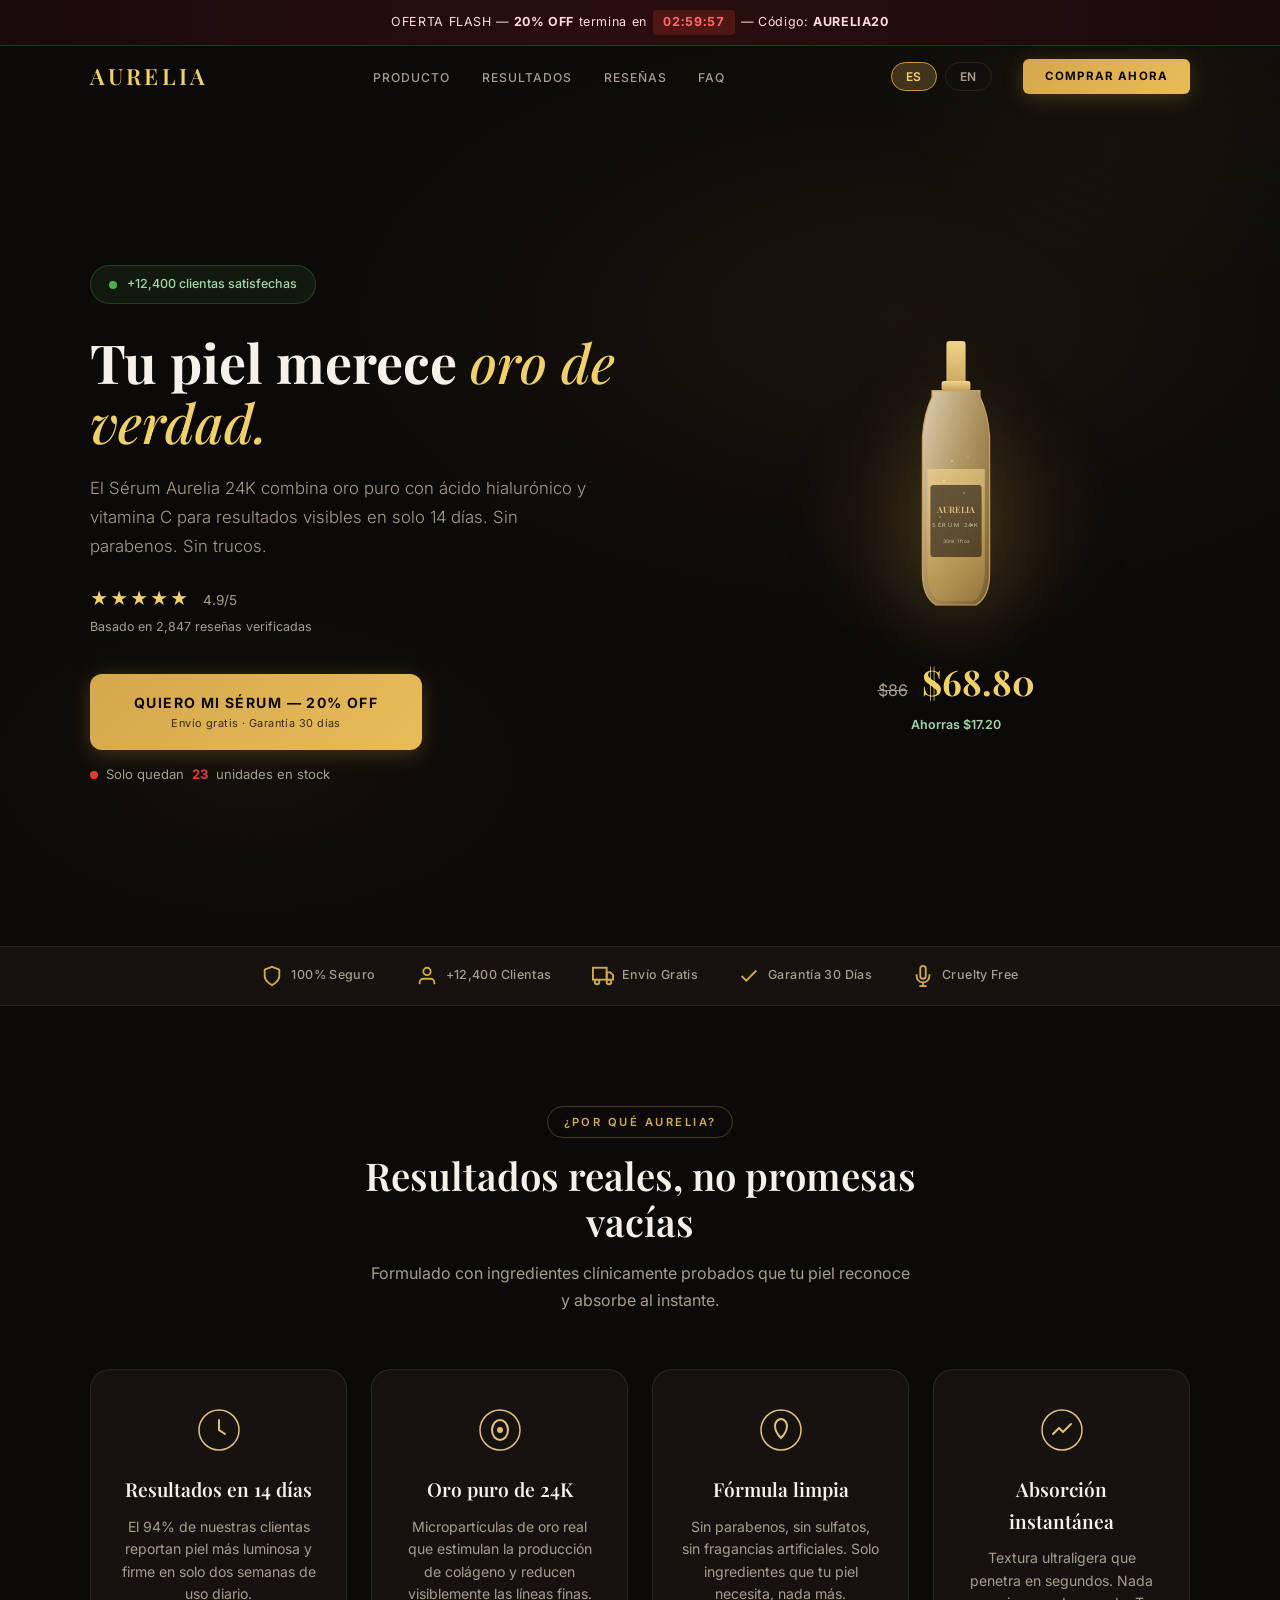
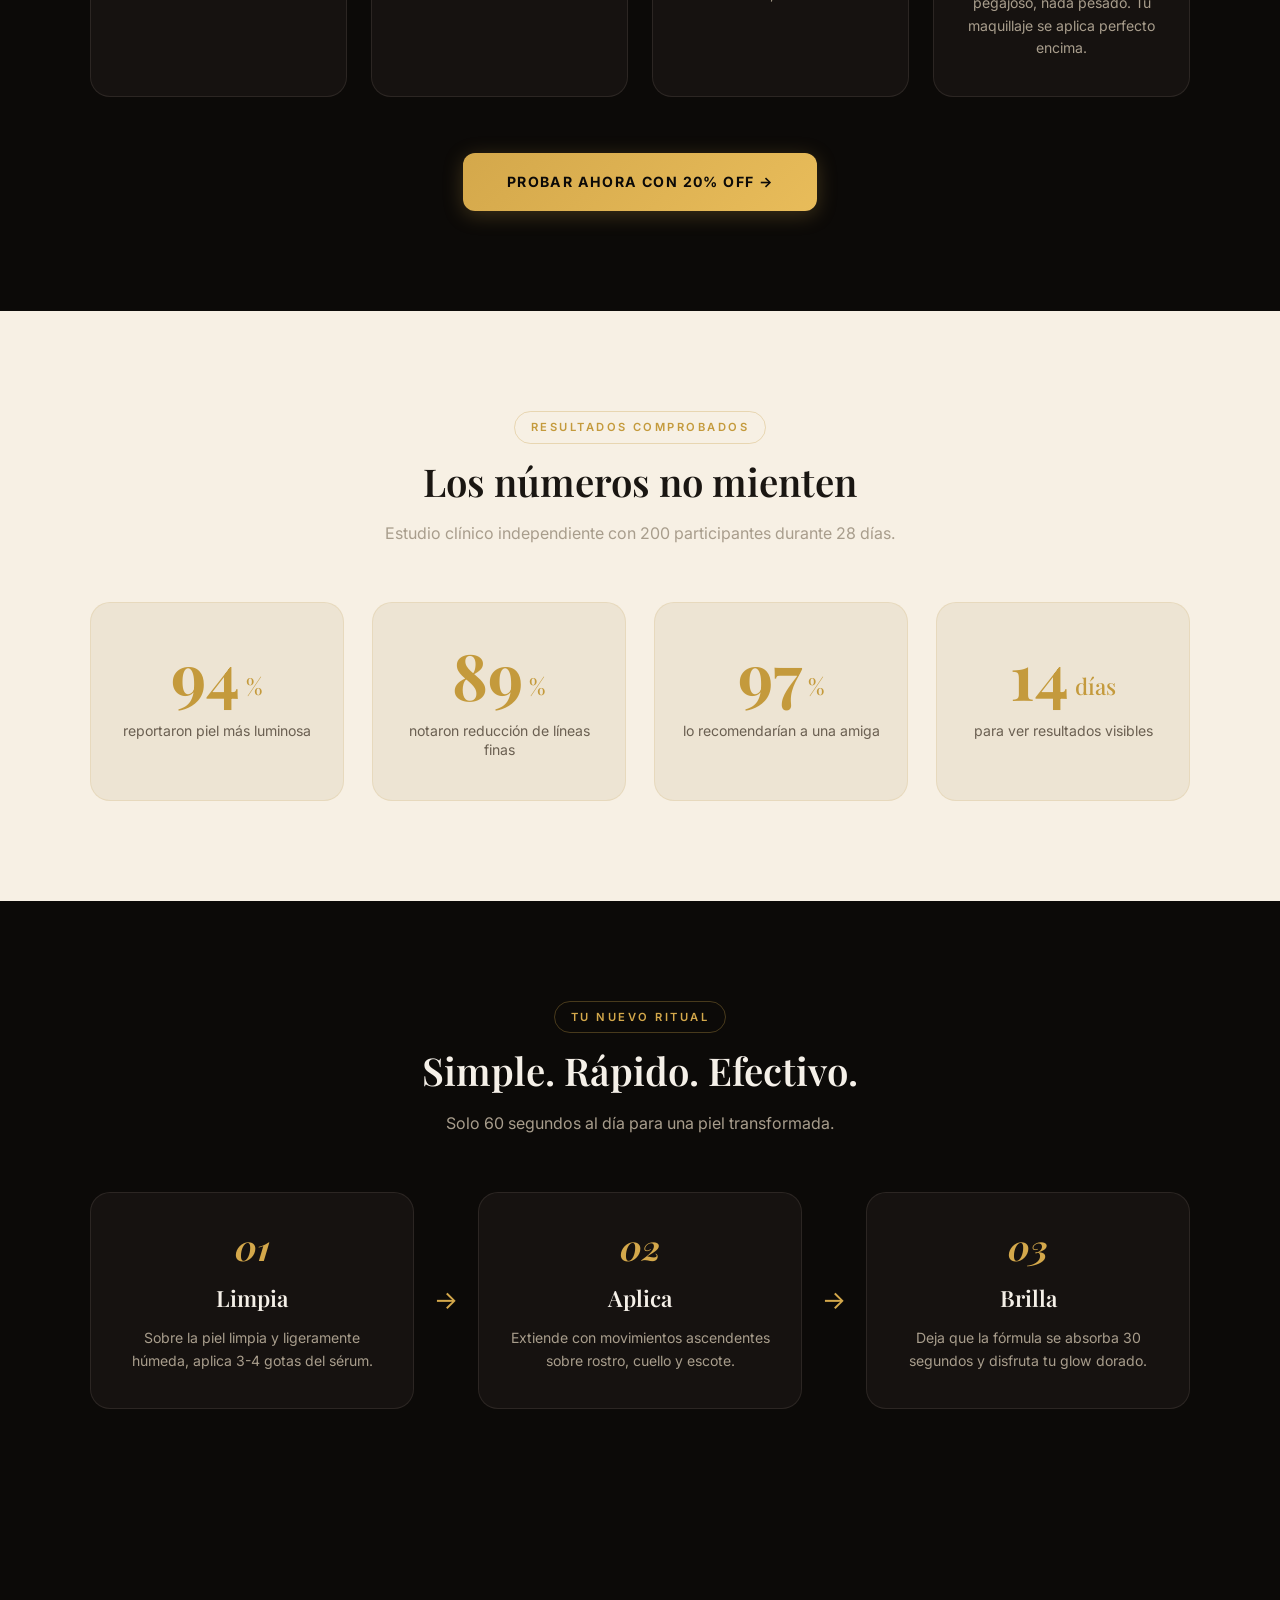
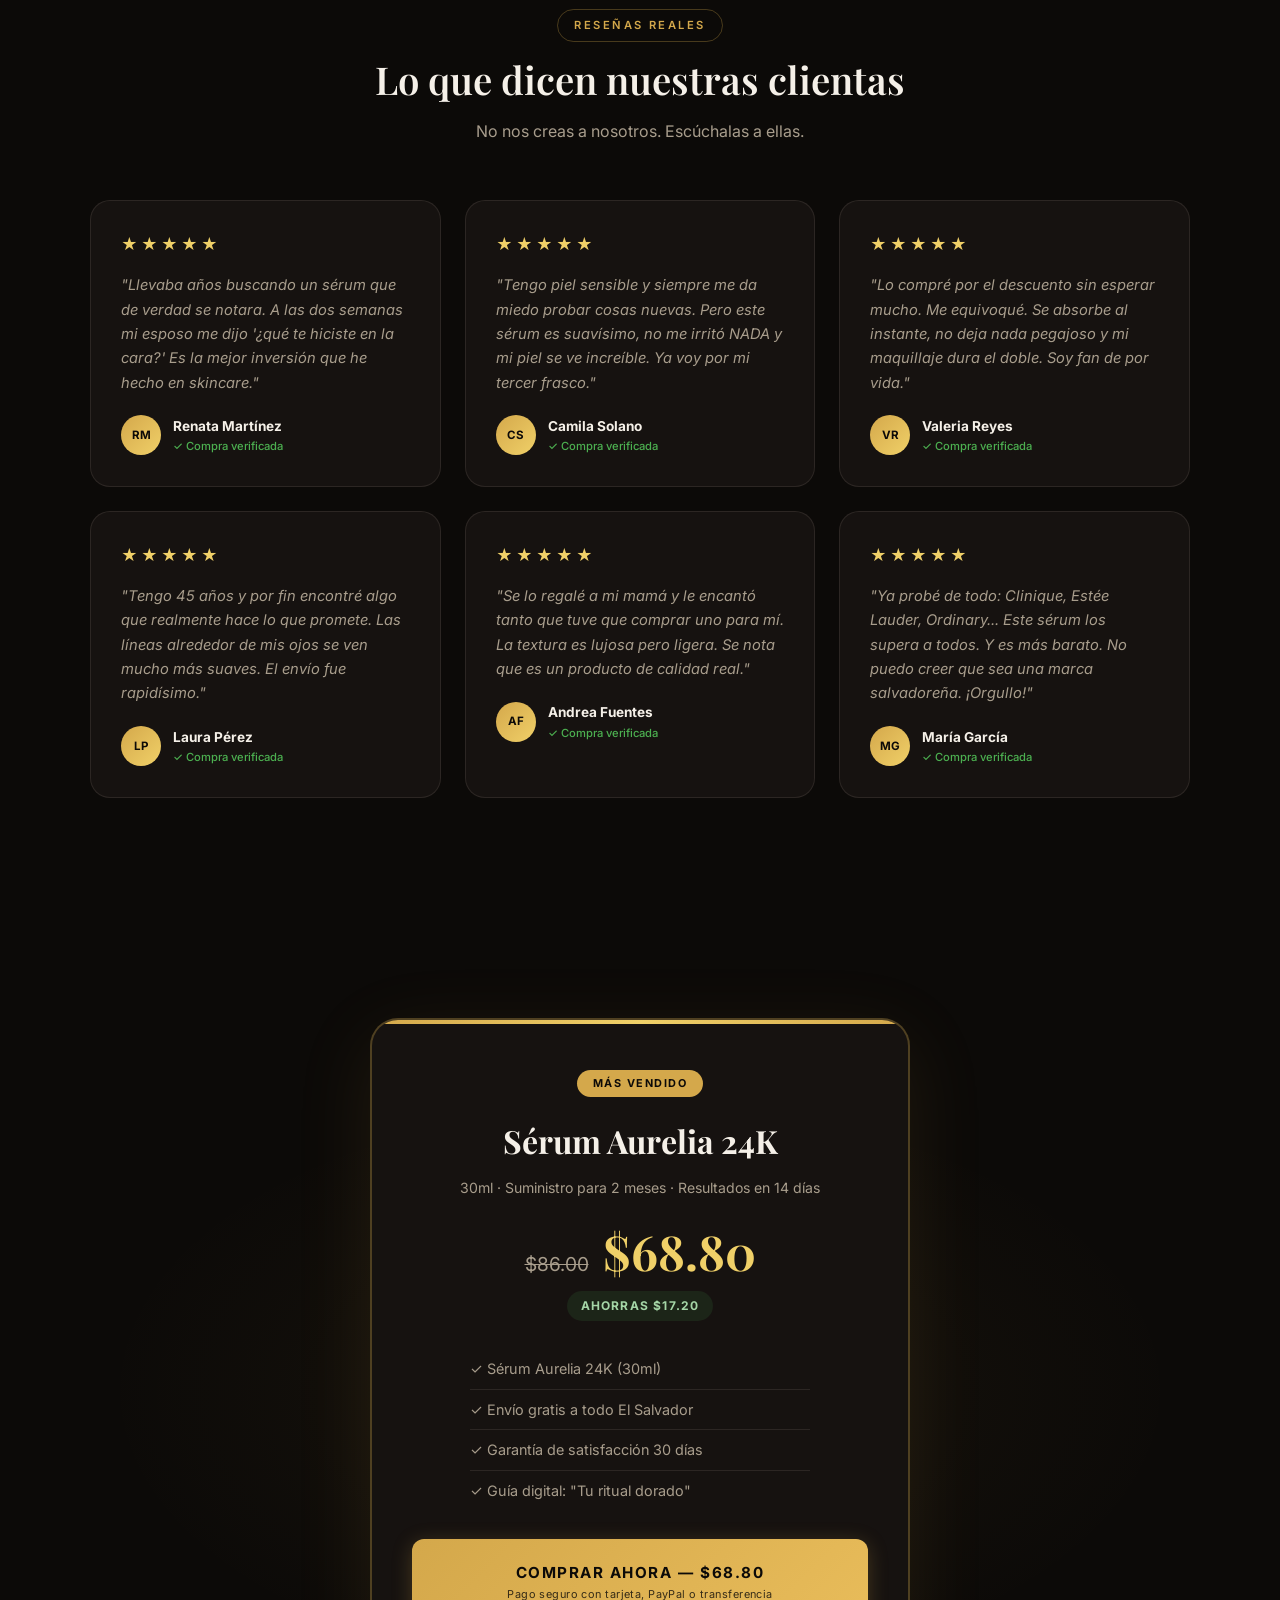
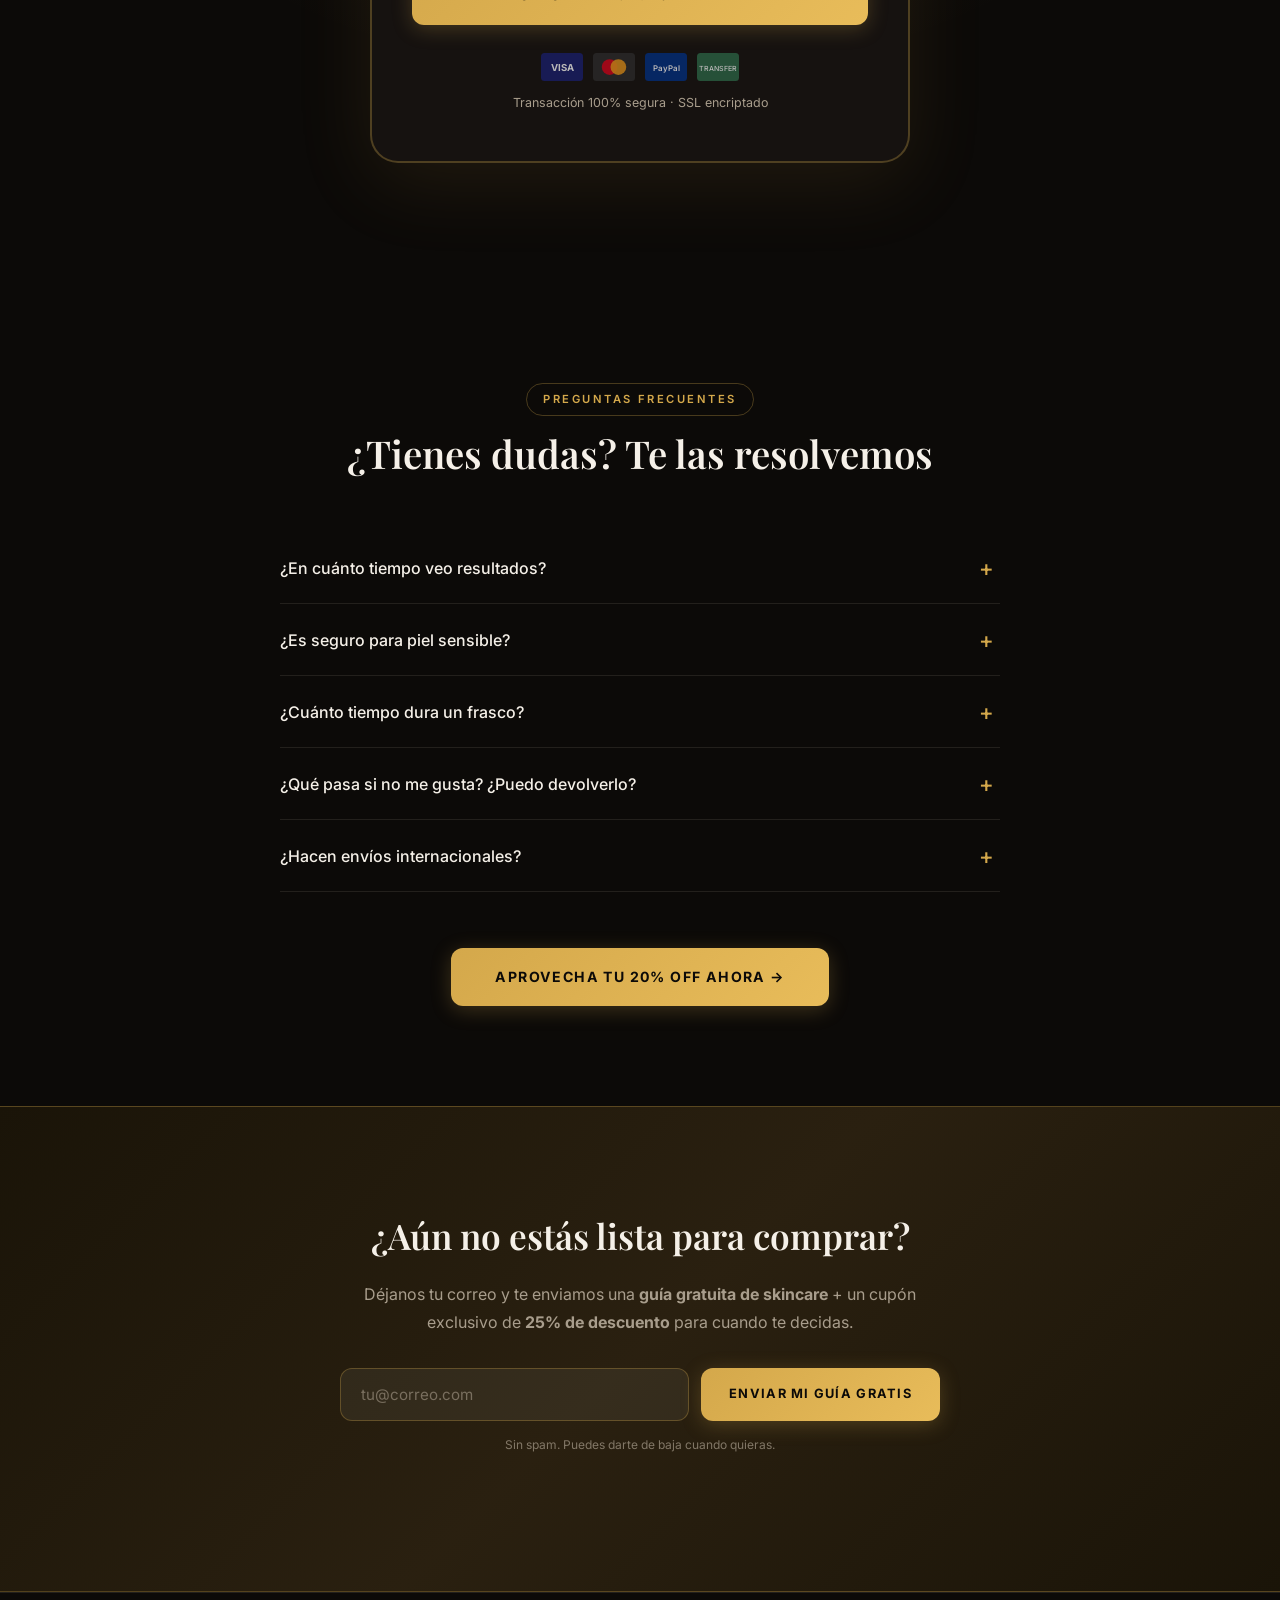
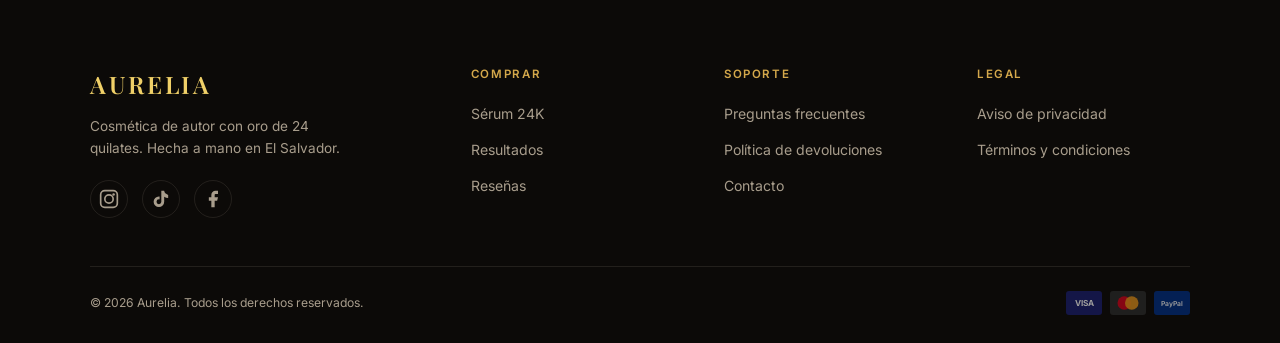
==== commit 81f857ed: "fix(checkout): adjust confetti duration, add bilingual fake receipt download and print options" ====
--- a/index.html
+++ b/index.html
@@ -811,8 +811,21 @@
         </div>
 
         <div class="success-actions">
-          <button type="button" class="btn btn--outline" id="downloadReceiptBtn" data-i18n="chk-btn-download">
-            Descargar Comprobante (.txt)
+          <button type="button" class="btn btn--outline" id="downloadReceiptBtn" title="Descargar comprobante de pago (.txt)">
+            <svg class="btn-icon" width="16" height="16" viewBox="0 0 24 24" fill="none" stroke="currentColor" stroke-width="2.2" stroke-linecap="round" stroke-linejoin="round" aria-hidden="true">
+              <path d="M21 15v4a2 2 0 0 1-2 2H5a2 2 0 0 1-2-2v-4"></path>
+              <polyline points="7 10 12 15 17 10"></polyline>
+              <line x1="12" y1="15" x2="12" y2="3"></line>
+            </svg>
+            <span id="downloadReceiptText" data-i18n="chk-btn-download">Descargar Comprobante (.txt)</span>
+          </button>
+          <button type="button" class="btn btn--outline-secondary" id="printReceiptBtn" title="Imprimir o guardar como PDF">
+            <svg class="btn-icon" width="16" height="16" viewBox="0 0 24 24" fill="none" stroke="currentColor" stroke-width="2.2" stroke-linecap="round" stroke-linejoin="round" aria-hidden="true">
+              <polyline points="6 9 6 2 18 2 18 9"></polyline>
+              <path d="M6 18H4a2 2 0 0 1-2-2v-5a2 2 0 0 1 2-2h16a2 2 0 0 1 2 2v5a2 2 0 0 1-2 2h-2"></path>
+              <rect x="6" y="14" width="12" height="8"></rect>
+            </svg>
+            <span id="printReceiptText" data-i18n="chk-btn-print">Imprimir / Guardar PDF</span>
           </button>
           <button type="button" class="btn btn--cta" id="successFinishBtn" data-i18n="chk-btn-finish">
             Volver a la tienda
--- a/style.css
+++ b/style.css
@@ -1932,6 +1932,82 @@
   gap: 12px;
   flex-wrap: wrap;
   justify-content: center;
+  align-items: center;
+  margin-top: 24px;
+}
+
+/* Outline & Secondary Buttons for Checkout */
+.btn--outline {
+  background: rgba(212, 168, 75, 0.08);
+  color: #F5E6BE;
+  border: 1.5px solid rgba(212, 168, 75, 0.5);
+  box-shadow: 0 4px 14px rgba(0, 0, 0, 0.35);
+  display: inline-flex;
+  flex-direction: row;
+  align-items: center;
+  justify-content: center;
+  gap: 8px;
+  font-size: 0.8rem;
+  font-weight: 700;
+  letter-spacing: 0.06em;
+  padding: 14px 22px;
+  border-radius: var(--radius-md);
+  cursor: pointer;
+  transition: all 0.28s cubic-bezier(0.25, 0.46, 0.45, 0.94);
+  text-decoration: none;
+}
+.btn--outline:hover {
+  background: rgba(212, 168, 75, 0.2);
+  border-color: #F0D068;
+  color: #FFFFFF;
+  box-shadow: 0 6px 20px rgba(212, 168, 75, 0.28);
+  transform: translateY(-2px);
+}
+.btn--outline:active {
+  transform: translateY(0);
+}
+.btn--outline.is-downloaded {
+  background: rgba(76, 175, 80, 0.22);
+  border-color: #81C784;
+  color: #C8E6C9;
+  box-shadow: 0 4px 16px rgba(76, 175, 80, 0.3);
+}
+
+.btn--outline-secondary {
+  background: rgba(255, 255, 255, 0.04);
+  color: #C5BCB3;
+  border: 1px solid rgba(212, 168, 75, 0.25);
+  display: inline-flex;
+  flex-direction: row;
+  align-items: center;
+  justify-content: center;
+  gap: 8px;
+  font-size: 0.78rem;
+  font-weight: 600;
+  letter-spacing: 0.04em;
+  padding: 14px 20px;
+  border-radius: var(--radius-md);
+  cursor: pointer;
+  transition: all 0.25s ease;
+  text-decoration: none;
+}
+.btn--outline-secondary:hover {
+  background: rgba(212, 168, 75, 0.12);
+  color: #FFFFFF;
+  border-color: rgba(212, 168, 75, 0.5);
+  transform: translateY(-2px);
+}
+.btn--outline-secondary:active {
+  transform: translateY(0);
+}
+
+.btn-icon {
+  flex-shrink: 0;
+  transition: transform 0.2s ease;
+}
+.btn--outline:hover .btn-icon,
+.btn--outline-secondary:hover .btn-icon {
+  transform: translateY(-1px);
 }
 
 /* Confetti Canvas */
@@ -1939,7 +2015,7 @@
   position: fixed;
   inset: 0;
   pointer-events: none;
-  z-index: 600;
+  z-index: 550;
   width: 100vw;
   height: 100vh;
 }
